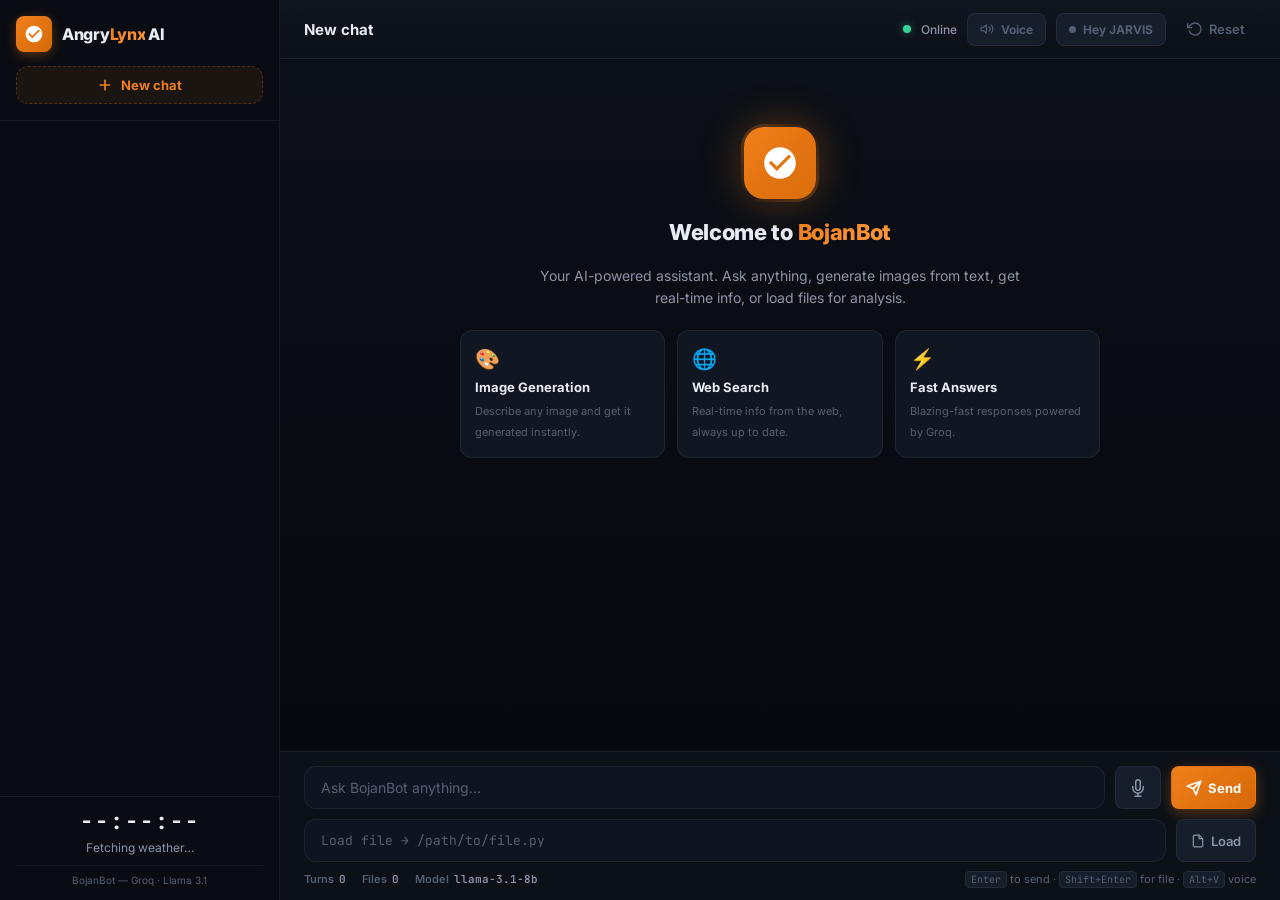
==== static/index.html @ 19bf364f "Image generation" ====
<!doctype html>
<html lang="en">
<head>
  <meta charset="utf-8" />
  <meta name="viewport" content="width=device-width,initial-scale=1" />
  <title>BojanBot — AngryLynx AI</title>
  <link rel="preconnect" href="https://fonts.googleapis.com" />
  <link rel="preconnect" href="https://fonts.gstatic.com" crossorigin />
  <link href="https://fonts.googleapis.com/css2?family=Inter:wght@400;500;600;700;800;900&family=JetBrains+Mono:wght@400;500;700&display=swap" rel="stylesheet" />
  <style>

    /* ═══════════════════════════════════════════
       DESIGN TOKENS — boje, fontovi, radijusi, senke
       ═══════════════════════════════════════════ */
    :root {
      --bg-deep:       #06080d;
      --bg-surface:    #0c1017;
      --bg-card:       #111722;
      --bg-elevated:   #161d2b;
      --bg-input:      #0f1520;
      --bg-sidebar:    #090c12;

      --accent:        #ef7f1a;
      --accent-hover:  #ff9a3c;
      --accent-glow:   rgba(239, 127, 26, 0.35);
      --accent-subtle: rgba(239, 127, 26, 0.08);

      --text-primary:  #e8ecf4;
      --text-secondary:#8c95a8;
      --text-muted:    #555f73;
      --text-inverse:  #06080d;

      --border:        rgba(255, 255, 255, 0.06);
      --border-accent: rgba(239, 127, 26, 0.25);

      --user-bg:       rgba(239, 127, 26, 0.08);
      --user-border:   rgba(239, 127, 26, 0.22);
      --bot-bg:        rgba(99, 145, 255, 0.06);
      --bot-border:    rgba(99, 145, 255, 0.15);
      --system-bg:     rgba(255, 255, 255, 0.03);
      --error-bg:      rgba(239, 68, 68, 0.08);
      --error-border:  rgba(239, 68, 68, 0.25);
      --error-text:    #f87171;
      --success:       #34d399;

      --font-sans:     'Inter', -apple-system, BlinkMacSystemFont, 'Segoe UI', sans-serif;
      --font-mono:     'JetBrains Mono', 'Fira Code', monospace;

      --radius-sm:     8px;
      --radius-md:     12px;
      --radius-lg:     16px;
      --radius-xl:     20px;
      --radius-full:   9999px;

      --shadow-sm:     0 2px 8px rgba(0,0,0,0.3);
      --shadow-md:     0 8px 30px rgba(0,0,0,0.4);
      --shadow-lg:     0 20px 60px rgba(0,0,0,0.5);
      --shadow-glow:   0 0 40px var(--accent-glow);

      --sidebar-w:     280px;
    }

    /* ═══════════════════════════════════════════
       RESET
       ═══════════════════════════════════════════ */
    *, *::before, *::after { box-sizing: border-box; margin: 0; padding: 0; }
    html { font-size: 16px; -webkit-font-smoothing: antialiased; }
    body {
      height: 100vh;
      display: flex;
      font-family: var(--font-sans);
      color: var(--text-primary);
      background: var(--bg-deep);
      overflow: hidden;
    }

    /* ═══════════════════════════════════════════
       POZADINSKI EFEKTI — gradijenti i grid overlay
       ═══════════════════════════════════════════ */
    body::before {
      content: '';
      position: fixed; inset: 0;
      background:
        radial-gradient(ellipse 800px 600px at 20% 10%, rgba(239,127,26,0.06) 0%, transparent 60%),
        radial-gradient(ellipse 600px 500px at 80% 90%, rgba(59,130,246,0.04) 0%, transparent 60%);
      animation: bgPulse 8s ease-in-out infinite alternate;
      pointer-events: none; z-index: 0;
    }
    @keyframes bgPulse {
      0%   { opacity: 0.6; }
      100% { opacity: 1; }
    }
    body::after {
      content: '';
      position: fixed; inset: 0;
      background-image:
        linear-gradient(rgba(255,255,255,0.012) 1px, transparent 1px),
        linear-gradient(90deg, rgba(255,255,255,0.012) 1px, transparent 1px);
      background-size: 60px 60px;
      pointer-events: none; z-index: 0;
    }

    /* ═══════════════════════════════════════════
       LAYOUT — sidebar + main flex container
       ═══════════════════════════════════════════ */
    .layout {
      display: flex;
      width: 100%;
      height: 100%;
      position: relative;
      z-index: 1;
    }

    /* ═══════════════════════════════════════════
       SIDEBAR — chat lista, branding, sat, vreme
       ═══════════════════════════════════════════ */
    .sidebar {
      width: var(--sidebar-w);
      min-width: var(--sidebar-w);
      height: 100%;
      background: var(--bg-sidebar);
      border-right: 1px solid var(--border);
      display: flex;
      flex-direction: column;
      transition: transform 300ms cubic-bezier(0.16, 1, 0.3, 1);
      z-index: 10;
    }

    .sidebar-header {
      padding: 16px;
      border-bottom: 1px solid var(--border);
      display: flex;
      flex-direction: column;
      gap: 14px;
    }

    .sidebar-brand {
      display: flex;
      align-items: center;
      gap: 10px;
    }

    .sidebar-brand .lynx-icon {
      width: 36px; height: 36px;
      border-radius: var(--radius-sm);
      background: linear-gradient(135deg, var(--accent), #d66908);
      display: flex; align-items: center; justify-content: center;
      box-shadow: 0 3px 12px var(--accent-glow);
      flex-shrink: 0;
    }

    .sidebar-brand .lynx-icon svg { width: 20px; height: 20px; fill: #fff; }

    .sidebar-brand h1 {
      font-size: 16px; font-weight: 800; letter-spacing: -0.3px;
    }
    .sidebar-brand h1 span {
      background: linear-gradient(135deg, var(--accent), var(--accent-hover));
      -webkit-background-clip: text; -webkit-text-fill-color: transparent;
      background-clip: text;
    }

    .btn-new-chat {
      width: 100%;
      padding: 10px 14px;
      border-radius: var(--radius-md);
      border: 1px dashed var(--border-accent);
      background: var(--accent-subtle);
      color: var(--accent);
      font-size: 13px;
      font-weight: 700;
      font-family: var(--font-sans);
      cursor: pointer;
      transition: all 180ms ease;
      display: flex;
      align-items: center;
      justify-content: center;
      gap: 8px;
    }

    .btn-new-chat:hover {
      background: rgba(239, 127, 26, 0.15);
      border-color: var(--accent);
      box-shadow: 0 0 20px rgba(239,127,26,0.1);
    }

    /* sidebar chat lista */
    .chat-list {
      flex: 1;
      overflow-y: auto;
      padding: 8px;
    }

    .chat-list::-webkit-scrollbar { width: 4px; }
    .chat-list::-webkit-scrollbar-track { background: transparent; }
    .chat-list::-webkit-scrollbar-thumb { background: rgba(255,255,255,0.06); border-radius: 2px; }

    .chat-item {
      padding: 10px 12px;
      border-radius: var(--radius-sm);
      cursor: pointer;
      transition: all 150ms ease;
      display: flex;
      align-items: flex-start;
      justify-content: space-between;
      gap: 8px;
      margin-bottom: 2px;
      border: 1px solid transparent;
      position: relative;
    }

    .chat-item:hover {
      background: var(--bg-card);
    }

    .chat-item.active {
      background: var(--bg-elevated);
      border-color: var(--border-accent);
    }

    .chat-item-info {
      flex: 1;
      min-width: 0;
    }

    .chat-item-title {
      font-size: 13px;
      font-weight: 600;
      color: var(--text-primary);
      white-space: nowrap;
      overflow: hidden;
      text-overflow: ellipsis;
      line-height: 1.3;
    }

    .chat-item.active .chat-item-title {
      color: var(--accent);
    }

    .chat-item-meta {
      font-size: 11px;
      color: var(--text-muted);
      margin-top: 3px;
    }

    .chat-item-actions {
      display: flex;
      gap: 2px;
      opacity: 0;
      transition: opacity 150ms ease;
      flex-shrink: 0;
    }

    .chat-item:hover .chat-item-actions {
      opacity: 1;
    }

    .chat-item-btn {
      width: 26px; height: 26px;
      border: none;
      background: transparent;
      color: var(--text-muted);
      border-radius: 6px;
      cursor: pointer;
      display: flex; align-items: center; justify-content: center;
      transition: all 120ms ease;
    }

    .chat-item-btn:hover {
      background: rgba(255,255,255,0.08);
      color: var(--text-primary);
    }

    .chat-item-btn.delete:hover {
      background: var(--error-bg);
      color: var(--error-text);
    }

    .chat-item-btn svg { width: 14px; height: 14px; }

    /* sidebar footer — sat i vreme */
    .sidebar-footer {
      padding: 14px 16px;
      border-top: 1px solid var(--border);
      text-align: center;
      display: flex;
      flex-direction: column;
      gap: 6px;
    }

    .footer-clock {
      font-family: var(--font-mono);
      font-size: 22px;
      font-weight: 700;
      color: var(--text-primary);
      letter-spacing: 2px;
      line-height: 1;
    }

    .footer-weather {
      font-size: 12px;
      color: var(--text-secondary);
      line-height: 1.5;
    }

    .footer-weather strong {
      color: var(--accent);
    }

    .footer-brand {
      font-size: 10px;
      color: var(--text-muted);
      border-top: 1px solid var(--border);
      padding-top: 8px;
      margin-top: 2px;
    }

    /* ═══════════════════════════════════════════
       MAIN PANEL — header + chat + bottom
       ═══════════════════════════════════════════ */
    .main {
      flex: 1;
      height: 100%;
      display: grid;
      grid-template-rows: auto 1fr auto;
      min-width: 0;
      background: var(--bg-surface);
    }

    /* header sa statusom i kontrolama */
    .header {
      padding: 12px 24px;
      display: flex;
      align-items: center;
      justify-content: space-between;
      gap: 12px;
      border-bottom: 1px solid var(--border);
      background: linear-gradient(180deg, rgba(17,23,34,0.9), var(--bg-surface));
      backdrop-filter: blur(16px);
    }

    .header-left {
      display: flex; align-items: center; gap: 12px;
    }

    .hamburger {
      display: none;
      width: 36px; height: 36px;
      border: 1px solid var(--border);
      background: var(--bg-card);
      border-radius: var(--radius-sm);
      color: var(--text-secondary);
      cursor: pointer;
      align-items: center; justify-content: center;
    }

    .hamburger svg { width: 18px; height: 18px; }

    .header-title {
      font-size: 15px;
      font-weight: 700;
      color: var(--text-primary);
      white-space: nowrap;
      overflow: hidden;
      text-overflow: ellipsis;
      max-width: 500px;
    }

    .header-right {
      display: flex; align-items: center; gap: 10px;
    }

    .status-dot {
      width: 8px; height: 8px; border-radius: 50%;
      background: var(--success);
      box-shadow: 0 0 8px rgba(52,211,153,0.5);
      animation: pulse 2s ease-in-out infinite;
    }
    @keyframes pulse {
      0%, 100% { opacity: 1; }
      50%      { opacity: 0.4; }
    }

    .status-label { font-size: 12px; color: var(--text-secondary); font-weight: 500; }

    /* ═══════════════════════════════════════════
       DUGMAD — osnovni, accent, ghost, wake, mic
       ═══════════════════════════════════════════ */

    /* osnovni dugmic */
    .btn {
      border: 1px solid var(--border);
      background: var(--bg-elevated);
      color: var(--text-secondary);
      border-radius: var(--radius-sm);
      padding: 8px 14px;
      font-size: 13px; font-weight: 600;
      font-family: var(--font-sans);
      cursor: pointer;
      transition: all 180ms ease;
      display: inline-flex; align-items: center; gap: 6px;
      white-space: nowrap;
    }

    .btn:hover {
      background: var(--bg-card); color: var(--text-primary);
      border-color: rgba(255,255,255,0.12);
      transform: translateY(-1px); box-shadow: var(--shadow-sm);
    }
    .btn:active { transform: translateY(0); }
    .btn:disabled {
      opacity: 0.4; cursor: not-allowed;
      transform: none !important; box-shadow: none !important;
    }

    /* narandzasti accent dugmic (Send) */
    .btn-accent {
      background: linear-gradient(135deg, var(--accent), #d66908);
      border-color: transparent; color: #fff; font-weight: 700;
      box-shadow: 0 4px 14px var(--accent-glow);
    }
    .btn-accent:hover {
      background: linear-gradient(135deg, var(--accent-hover), var(--accent));
      color: #fff; box-shadow: 0 6px 24px var(--accent-glow);
    }

    /* transparentni ghost dugmic (Reset) */
    .btn-ghost {
      background: transparent; border-color: transparent;
      color: var(--text-muted); padding: 8px 10px;
    }
    .btn-ghost:hover {
      background: var(--accent-subtle); color: var(--accent);
      border-color: transparent;
    }

    /* wake word dugmic (Voice, Hey JARVIS) */
    .btn-wake {
      border: 1px solid var(--border);
      background: var(--bg-elevated);
      color: var(--text-muted);
      border-radius: var(--radius-sm);
      padding: 8px 12px;
      font-size: 12px; font-weight: 700;
      font-family: var(--font-sans);
      cursor: pointer;
      display: inline-flex; align-items: center; gap: 7px;
      transition: all 180ms ease;
      white-space: nowrap;
    }
    .btn-wake:hover {
      background: var(--bg-card); color: var(--text-secondary);
      border-color: rgba(255,255,255,0.12);
    }
    .btn-wake.active {
      background: rgba(52, 211, 153, 0.08);
      border-color: rgba(52, 211, 153, 0.35);
      color: var(--success);
    }
    .btn-wake .wake-dot {
      width: 7px; height: 7px; border-radius: 50%;
      background: currentColor; flex-shrink: 0;
    }
    .btn-wake.active .wake-dot {
      animation: pulse 1.4s ease-in-out infinite;
    }
    .btn-wake.listening {
      background: rgba(239, 127, 26, 0.1);
      border-color: var(--border-accent);
      color: var(--accent);
      animation: micPulse 1.2s ease-in-out infinite;
    }

    /* mikrofon dugmic */
    .btn-mic {
      border: 1px solid var(--border);
      background: var(--bg-elevated);
      color: var(--text-secondary);
      border-radius: var(--radius-sm);
      width: 46px;
      flex-shrink: 0;
      cursor: pointer;
      display: flex; align-items: center; justify-content: center;
      transition: all 180ms ease;
    }
    .btn-mic:hover {
      background: var(--bg-card); color: var(--text-primary);
      border-color: rgba(255,255,255,0.12);
      transform: translateY(-1px);
    }
    .btn-mic.recording {
      background: rgba(239, 68, 68, 0.12);
      border-color: rgba(239, 68, 68, 0.45);
      color: #f87171;
      animation: micPulse 1.2s ease-in-out infinite;
    }
    .btn-mic:disabled { opacity: 0.4; cursor: not-allowed; transform: none !important; }
    @keyframes micPulse {
      0%   { box-shadow: 0 0 0 0 rgba(239, 68, 68, 0.45); }
      60%  { box-shadow: 0 0 0 8px rgba(239, 68, 68, 0); }
      100% { box-shadow: 0 0 0 0 rgba(239, 68, 68, 0); }
    }

    /* ═══════════════════════════════════════════
       CHAT OBLAST — poruke, welcome kartica
       ═══════════════════════════════════════════ */
    #chat {
      padding: 20px 24px;
      overflow-y: auto;
      display: flex;
      flex-direction: column;
      gap: 12px;
      background: linear-gradient(180deg, var(--bg-surface) 0%, var(--bg-deep) 100%);
    }

    #chat::-webkit-scrollbar { width: 6px; }
    #chat::-webkit-scrollbar-track { background: transparent; }
    #chat::-webkit-scrollbar-thumb { background: rgba(255,255,255,0.08); border-radius: 3px; }

    /* welcome kartica pri novom chatu */
    .welcome {
      display: flex; flex-direction: column; align-items: center;
      text-align: center; padding: 48px 20px 30px; gap: 20px;
      animation: fadeUp 600ms ease-out;
    }

    .welcome-icon {
      width: 72px; height: 72px; border-radius: 20px;
      background: linear-gradient(135deg, var(--accent), #d66908);
      display: flex; align-items: center; justify-content: center;
      box-shadow: var(--shadow-glow);
      position: relative;
    }
    .welcome-icon::before {
      content: ''; position: absolute; inset: -3px;
      border-radius: 23px;
      background: linear-gradient(135deg, var(--accent), transparent, var(--accent));
      opacity: 0.3; animation: spin 4s linear infinite;
    }
    @keyframes spin { to { transform: rotate(360deg); } }
    .welcome-icon svg {
      width: 38px; height: 38px; fill: #fff; position: relative; z-index: 1;
    }

    .welcome h2 { font-size: 22px; font-weight: 800; letter-spacing: -0.3px; }
    .welcome h2 span {
      background: linear-gradient(135deg, var(--accent), var(--accent-hover));
      -webkit-background-clip: text; -webkit-text-fill-color: transparent;
      background-clip: text;
    }
    .welcome p {
      font-size: 14px; color: var(--text-secondary);
      max-width: 480px; line-height: 1.6;
    }

    /* feature kartice na welcome ekranu */
    .feature-grid {
      display: grid; grid-template-columns: repeat(3, 1fr);
      gap: 12px; width: 100%; max-width: 640px;
    }
    .feature-card {
      background: var(--bg-card); border: 1px solid var(--border);
      border-radius: var(--radius-md); padding: 16px 14px;
      text-align: left; transition: all 200ms ease; cursor: default;
    }
    .feature-card:hover {
      border-color: var(--border-accent); background: var(--bg-elevated);
      transform: translateY(-2px); box-shadow: 0 8px 24px rgba(0,0,0,0.3);
    }
    .feature-card .icon { font-size: 20px; margin-bottom: 8px; display: block; }
    .feature-card strong {
      font-size: 13px; font-weight: 700; display: block; margin-bottom: 4px;
    }
    .feature-card small { font-size: 11px; color: var(--text-muted); line-height: 1.45; }

    /* ═══════════════════════════════════════════
       PORUKE — user, bot, system, error stilovi
       ═══════════════════════════════════════════ */
    .msg {
      max-width: 80%;
      border-radius: var(--radius-md);
      padding: 12px 16px;
      line-height: 1.55; font-size: 14px;
      animation: msgIn 250ms cubic-bezier(0.16, 1, 0.3, 1);
      word-wrap: break-word;
    }

    /* kod blokovi u porukama */
    .msg pre {
      background: rgba(0,0,0,0.3); border: 1px solid var(--border);
      border-radius: var(--radius-sm); padding: 10px 12px;
      margin: 8px 0 4px; overflow-x: auto;
      font-family: var(--font-mono); font-size: 13px; line-height: 1.5;
    }
    .msg code {
      font-family: var(--font-mono); font-size: 13px;
      background: rgba(0,0,0,0.25); padding: 2px 6px; border-radius: 4px;
    }
    .msg pre code { background: none; padding: 0; }

    /* generisane slike u porukama */
    .msg img {
      max-width: 100%;
      border-radius: var(--radius-md);
      margin: 8px 0;
      display: block;
      cursor: pointer;
      transition: transform 200ms ease;
    }
    .msg img:hover { transform: scale(1.02); }

    .img-loading {
      background: var(--bg-card);
      border: 1px solid var(--border);
      border-radius: var(--radius-md);
      padding: 20px;
      text-align: center;
      color: var(--text-muted);
      font-size: 13px;
      margin: 8px 0;
      animation: imgPulse 1.5s ease-in-out infinite;
    }
    @keyframes imgPulse {
      0%, 100% { opacity: 0.6; }
      50%      { opacity: 1; }
    }

    /* animacije za poruke */
    @keyframes msgIn {
      from { opacity: 0; transform: translateY(8px) scale(0.98); }
      to   { opacity: 1; transform: translateY(0) scale(1); }
    }
    @keyframes fadeUp {
      from { opacity: 0; transform: translateY(12px); }
      to   { opacity: 1; transform: translateY(0); }
    }

    /* tipovi poruka */
    .msg.user {
      align-self: flex-end;
      background: var(--user-bg); border: 1px solid var(--user-border);
    }
    .msg.bot {
      align-self: flex-start;
      background: var(--bot-bg); border: 1px solid var(--bot-border);
    }
    .msg.system {
      align-self: center;
      background: var(--system-bg); border: 1px solid var(--border);
      color: var(--text-secondary); font-size: 12px; padding: 8px 14px;
    }
    .msg.error {
      align-self: center;
      background: var(--error-bg); border: 1px solid var(--error-border);
      color: var(--error-text); font-size: 12px; padding: 8px 14px;
    }

    .msg-label {
      font-size: 11px; font-weight: 700; text-transform: uppercase;
      letter-spacing: 0.5px; margin-bottom: 4px; display: block;
    }
    .msg.user .msg-label { color: var(--accent); }
    .msg.bot  .msg-label { color: #6391ff; }

    /* typing indikator (tri tackice) */
    .typing {
      align-self: flex-start; display: flex; gap: 5px;
      padding: 14px 18px; background: var(--bot-bg);
      border: 1px solid var(--bot-border); border-radius: var(--radius-md);
      animation: msgIn 250ms ease-out;
    }
    .typing span {
      width: 7px; height: 7px; border-radius: 50%;
      background: #6391ff; animation: typeDot 1.2s ease-in-out infinite;
    }
    .typing span:nth-child(2) { animation-delay: 0.15s; }
    .typing span:nth-child(3) { animation-delay: 0.3s; }
    @keyframes typeDot {
      0%, 60%, 100% { opacity: 0.25; transform: scale(0.85); }
      30%           { opacity: 1;    transform: scale(1.1); }
    }

    /* ═══════════════════════════════════════════
       DONJI PANEL — input, file load, statistika
       ═══════════════════════════════════════════ */
    .bottom {
      border-top: 1px solid var(--border);
      padding: 14px 24px;
      background: var(--bg-surface);
      display: flex; flex-direction: column; gap: 10px;
    }

    /* input red (poruka + mic + send) */
    .input-row { display: flex; gap: 10px; align-items: stretch; }

    .input-wrap { flex: 1; position: relative; }
    .input-wrap input {
      width: 100%; background: var(--bg-input);
      border: 1px solid var(--border); border-radius: var(--radius-md);
      padding: 12px 16px; font-size: 14px; font-family: var(--font-sans);
      color: var(--text-primary); transition: all 200ms ease;
    }
    .input-wrap input::placeholder { color: var(--text-muted); }
    .input-wrap input:focus {
      outline: none; border-color: var(--accent);
      box-shadow: 0 0 0 3px var(--accent-glow), var(--shadow-sm);
    }

    /* file load red */
    .file-row { display: flex; gap: 10px; align-items: stretch; }
    .file-row .input-wrap input { font-family: var(--font-mono); font-size: 13px; }

    /* statistika bar */
    .stats-bar {
      display: flex; align-items: center;
      justify-content: space-between; gap: 12px; flex-wrap: wrap;
    }
    .stats-left { display: flex; gap: 16px; }
    .stat {
      font-size: 11px; color: var(--text-muted); font-weight: 600;
      display: flex; align-items: center; gap: 5px;
    }
    .stat-val { color: var(--text-secondary); font-family: var(--font-mono); }
    .stats-right { font-size: 11px; color: var(--text-muted); }
    .stats-right kbd {
      background: var(--bg-elevated); border: 1px solid var(--border);
      border-radius: 4px; padding: 1px 5px; font-family: var(--font-mono);
      font-size: 10px;
    }

    /* ═══════════════════════════════════════════
       RENAME — inline edit u sidebaru
       ═══════════════════════════════════════════ */
    .rename-input {
      background: var(--bg-input);
      border: 1px solid var(--accent);
      border-radius: 4px;
      color: var(--text-primary);
      font-family: var(--font-sans);
      font-size: 13px;
      font-weight: 600;
      padding: 2px 6px;
      width: 100%;
      outline: none;
    }

    /* ═══════════════════════════════════════════
       MOBILE OVERLAY — pozadina kad je sidebar otvoren
       ═══════════════════════════════════════════ */
    .sidebar-overlay {
      display: none;
      position: fixed; inset: 0;
      background: rgba(0,0,0,0.6);
      z-index: 9;
    }

    /* ═══════════════════════════════════════════
       RESPONSIVE — mobilni layout
       ═══════════════════════════════════════════ */
    @media (max-width: 768px) {
      .sidebar {
        position: fixed; left: 0; top: 0; height: 100%;
        transform: translateX(-100%);
        z-index: 10;
      }
      .sidebar.open { transform: translateX(0); }
      .sidebar-overlay.open { display: block; }
      .hamburger { display: flex; }
      .header { padding: 10px 16px; }
      #chat { padding: 14px 16px; }
      .bottom { padding: 12px 16px; }
      .msg { max-width: 92%; }
      .feature-grid { grid-template-columns: 1fr; }
      .welcome { padding: 24px 12px 16px; }
      .welcome h2 { font-size: 18px; }
      .input-row, .file-row { flex-direction: column; }
    }

    @media (max-width: 480px) {
      .status-label { display: none; }
      .stats-right { display: none; }
    }
  </style>
</head>
<body>

<div class="sidebar-overlay" id="sidebarOverlay"></div>

<div class="layout">

  <!-- ═══════════════════════════════════════════
       SIDEBAR — branding, new chat, chat lista, sat
       ═══════════════════════════════════════════ -->
  <aside class="sidebar" id="sidebar">
    <div class="sidebar-header">
      <div class="sidebar-brand">
        <div class="lynx-icon">
          <svg viewBox="0 0 24 24"><path d="M12 2C6.48 2 2 6.48 2 12s4.48 10 10 10 10-4.48 10-10S17.52 2 12 2zm-2 15l-5-5 1.41-1.41L10 14.17l7.59-7.59L19 8l-9 9z"/></svg>
        </div>
        <h1>Angry<span>Lynx</span> AI</h1>
      </div>
      <button class="btn-new-chat" id="newChatBtn">
        <svg width="16" height="16" viewBox="0 0 24 24" fill="none" stroke="currentColor" stroke-width="2.5" stroke-linecap="round"><line x1="12" y1="5" x2="12" y2="19"/><line x1="5" y1="12" x2="19" y2="12"/></svg>
        New chat
      </button>
    </div>

    <div class="chat-list" id="chatList"></div>

    <div class="sidebar-footer">
      <div id="clockEl" class="footer-clock">--:--:--</div>
      <div id="weatherEl" class="footer-weather">Fetching weather…</div>
      <div class="footer-brand">BojanBot &mdash; Groq &middot; Llama 3.1</div>
    </div>
  </aside>

  <!-- ═══════════════════════════════════════════
       MAIN — header, chat oblast, donji panel
       ═══════════════════════════════════════════ -->
  <div class="main">

    <!-- header sa statusom i kontrolama -->
    <header class="header">
      <div class="header-left">
        <button class="hamburger" id="hamburgerBtn">
          <svg viewBox="0 0 24 24" fill="none" stroke="currentColor" stroke-width="2" stroke-linecap="round"><line x1="3" y1="6" x2="21" y2="6"/><line x1="3" y1="12" x2="21" y2="12"/><line x1="3" y1="18" x2="21" y2="18"/></svg>
        </button>
        <div class="header-title" id="headerTitle">New chat</div>
      </div>
      <div class="header-right">
        <div class="status-dot"></div>
        <span class="status-label">Online</span>
        <button class="btn-wake" id="ttsBtn" title="Enable voice replies">
          <svg width="14" height="14" viewBox="0 0 24 24" fill="none" stroke="currentColor" stroke-width="2" stroke-linecap="round" stroke-linejoin="round"><polygon points="11 5 6 9 2 9 2 15 6 15 11 19 11 5"/><path d="M15.54 8.46a5 5 0 0 1 0 7.07"/><path d="M19.07 4.93a10 10 0 0 1 0 14.14"/></svg>
          Voice
        </button>
        <button class="btn-wake" id="wakeBtn" title='Say "Hey JARVIS" to activate'>
          <span class="wake-dot"></span>
          Hey JARVIS
        </button>
        <button class="btn btn-ghost" id="clearBtn" title="Reset this chat">
          <svg width="16" height="16" viewBox="0 0 24 24" fill="none" stroke="currentColor" stroke-width="2" stroke-linecap="round" stroke-linejoin="round"><polyline points="1 4 1 10 7 10"/><path d="M3.51 15a9 9 0 1 0 2.13-9.36L1 10"/></svg>
          Reset
        </button>
      </div>
    </header>

    <!-- chat oblast sa welcome karticom -->
    <div id="chat">
      <div class="welcome" id="welcomeCard">
        <div class="welcome-icon">
          <svg viewBox="0 0 24 24"><path d="M12 2C6.48 2 2 6.48 2 12s4.48 10 10 10 10-4.48 10-10S17.52 2 12 2zm-2 15l-5-5 1.41-1.41L10 14.17l7.59-7.59L19 8l-9 9z" fill="#fff"/></svg>
        </div>
        <h2>Welcome to <span>BojanBot</span></h2>
        <p>Your AI-powered assistant. Ask anything, generate images from text, get real-time info, or load files for analysis.</p>
        <div class="feature-grid">
          <div class="feature-card">
            <span class="icon">&#127912;</span>
            <strong>Image Generation</strong>
            <small>Describe any image and get it generated instantly.</small>
          </div>
          <div class="feature-card">
            <span class="icon">&#127760;</span>
            <strong>Web Search</strong>
            <small>Real-time info from the web, always up to date.</small>
          </div>
          <div class="feature-card">
            <span class="icon">&#9889;</span>
            <strong>Fast Answers</strong>
            <small>Blazing-fast responses powered by Groq.</small>
          </div>
        </div>
      </div>
    </div>

    <!-- donji panel — input, file load, statistika -->
    <div class="bottom">
      <div class="input-row">
        <div class="input-wrap">
          <input id="message" type="text" placeholder="Ask BojanBot anything..." autocomplete="off" />
        </div>
        <button class="btn-mic" id="micBtn" title="Hold to record voice">
          <svg width="18" height="18" viewBox="0 0 24 24" fill="none" stroke="currentColor" stroke-width="2" stroke-linecap="round" stroke-linejoin="round"><path d="M12 1a3 3 0 0 0-3 3v8a3 3 0 0 0 6 0V4a3 3 0 0 0-3-3z"/><path d="M19 10v2a7 7 0 0 1-14 0v-2"/><line x1="12" y1="19" x2="12" y2="23"/><line x1="8" y1="23" x2="16" y2="23"/></svg>
        </button>
        <button class="btn btn-accent" id="sendBtn">
          <svg width="16" height="16" viewBox="0 0 24 24" fill="none" stroke="currentColor" stroke-width="2.5" stroke-linecap="round" stroke-linejoin="round"><line x1="22" y1="2" x2="11" y2="13"/><polygon points="22 2 15 22 11 13 2 9 22 2"/></svg>
          Send
        </button>
      </div>

      <div class="file-row">
        <div class="input-wrap">
          <input id="filePath" type="text" placeholder="Load file &#8594; /path/to/file.py" autocomplete="off" />
        </div>
        <button class="btn" id="loadBtn">
          <svg width="14" height="14" viewBox="0 0 24 24" fill="none" stroke="currentColor" stroke-width="2" stroke-linecap="round" stroke-linejoin="round"><path d="M14 2H6a2 2 0 0 0-2 2v16a2 2 0 0 0 2 2h12a2 2 0 0 0 2-2V8z"/><polyline points="14 2 14 8 20 8"/></svg>
          Load
        </button>
      </div>

      <div class="stats-bar">
        <div class="stats-left">
          <div class="stat">Turns <span class="stat-val" id="turnStat">0</span></div>
          <div class="stat">Files <span class="stat-val" id="loadedStat">0</span></div>
          <div class="stat">Model <span class="stat-val">llama-3.1-8b</span></div>
        </div>
        <div class="stats-right">
          <kbd>Enter</kbd> to send &middot; <kbd>Shift+Enter</kbd> for file &middot; <kbd>Alt+V</kbd> voice
        </div>
      </div>
    </div>
  </div>
</div>

<!-- ═══════════════════════════════════════════════════════════════
     JAVASCRIPT
     ═══════════════════════════════════════════════════════════════ -->
<script>


/* ═══════════════════════════════════════════════════════════════
   DOM REFERENCE — svi elementi kojima pristupamo
   ═══════════════════════════════════════════════════════════════ */

const chatEl      = document.getElementById("chat");
const msgInput    = document.getElementById("message");
const sendBtn     = document.getElementById("sendBtn");
const clearBtn    = document.getElementById("clearBtn");
const loadBtn     = document.getElementById("loadBtn");
const fileInput   = document.getElementById("filePath");
const turnStat    = document.getElementById("turnStat");
const loadedStat  = document.getElementById("loadedStat");
const chatList    = document.getElementById("chatList");
const newChatBtn  = document.getElementById("newChatBtn");
const headerTitle = document.getElementById("headerTitle");
const sidebar     = document.getElementById("sidebar");
const overlay     = document.getElementById("sidebarOverlay");
const hamburger   = document.getElementById("hamburgerBtn");

let turns = 0;
let files = 0;
let activeChatId = null;


/* ═══════════════════════════════════════════════════════════════
   HELPERI — fetch wrapperi, markdown renderer, formatiranje
   ═══════════════════════════════════════════════════════════════ */

function syncStats() {
  turnStat.textContent  = turns;
  loadedStat.textContent = files;
}

async function postJSON(url, body) {
  const res = await fetch(url, {
    method: "POST",
    headers: { "Content-Type": "application/json" },
    body: JSON.stringify(body || {})
  });
  return res.json();
}

async function getJSON(url) {
  const res = await fetch(url);
  return res.json();
}

function renderMarkdown(text) {
  let html = text
    .replace(/```(\w*)\n([\s\S]*?)```/g, function(_, lang, code) {
      return '<pre><code>' + code.replace(/</g, '&lt;').replace(/>/g, '&gt;') + '</code></pre>';
    })
    .replace(/`([^`]+)`/g, function(_, code) {
      return '<code>' + code.replace(/</g, '&lt;').replace(/>/g, '&gt;') + '</code>';
    })
    .replace(/!\[([^\]]*)\]\(([^)]+)\)/g, '<img src="$2" alt="$1" loading="lazy" onclick="window.open(this.src,\'_blank\')">')
    .replace(/\*\*(.+?)\*\*/g, '<strong>$1</strong>')
    .replace(/\*(.+?)\*/g, '<em>$1</em>');

  const parts = html.split(/(<pre>[\s\S]*?<\/pre>|<img [^>]+>)/g);
  html = parts.map(function(part) {
    if (part.startsWith('<pre>') || part.startsWith('<img')) return part;
    return part.replace(/\n/g, '<br>');
  }).join('');
  return html;
}

function timeAgo(ts) {
  const diff = (Date.now() / 1000) - ts;
  if (diff < 60) return 'just now';
  if (diff < 3600) return Math.floor(diff / 60) + 'm ago';
  if (diff < 86400) return Math.floor(diff / 3600) + 'h ago';
  return Math.floor(diff / 86400) + 'd ago';
}

function escHtml(s) {
  var d = document.createElement("div");
  d.textContent = s;
  return d.innerHTML;
}


/* ═══════════════════════════════════════════════════════════════
   SIDEBAR — toggle, chat lista, switch, delete, rename, new chat
   ═══════════════════════════════════════════════════════════════ */

function toggleSidebar() {
  sidebar.classList.toggle("open");
  overlay.classList.toggle("open");
}

hamburger.addEventListener("click", toggleSidebar);
overlay.addEventListener("click", toggleSidebar);

async function loadChatList() {
  const data = await getJSON("/api/chats");
  chatList.innerHTML = "";
  data.forEach(function(c) {
    if (c.active) {
      activeChatId = c.id;
      headerTitle.textContent = c.title;
      turns = c.turn;
      syncStats();
    }

    const item = document.createElement("div");
    item.className = "chat-item" + (c.active ? " active" : "");
    item.innerHTML =
      '<div class="chat-item-info">' +
        '<div class="chat-item-title">' + escHtml(c.title) + '</div>' +
        '<div class="chat-item-meta">' + timeAgo(c.created) + ' &middot; ' + c.turn + ' turns</div>' +
      '</div>' +
      '<div class="chat-item-actions">' +
        '<button class="chat-item-btn rename" title="Rename">' +
          '<svg viewBox="0 0 24 24" fill="none" stroke="currentColor" stroke-width="2" stroke-linecap="round" stroke-linejoin="round"><path d="M17 3a2.828 2.828 0 1 1 4 4L7.5 20.5 2 22l1.5-5.5L17 3z"/></svg>' +
        '</button>' +
        '<button class="chat-item-btn delete" title="Delete">' +
          '<svg viewBox="0 0 24 24" fill="none" stroke="currentColor" stroke-width="2" stroke-linecap="round" stroke-linejoin="round"><polyline points="3 6 5 6 21 6"/><path d="M19 6v14a2 2 0 0 1-2 2H7a2 2 0 0 1-2-2V6m3 0V4a2 2 0 0 1 2-2h4a2 2 0 0 1 2 2v2"/></svg>' +
        '</button>' +
      '</div>';

    item.querySelector(".chat-item-info").addEventListener("click", function() {
      switchChat(c.id);
    });

    item.querySelector(".rename").addEventListener("click", function(e) {
      e.stopPropagation();
      startRename(c.id, item.querySelector(".chat-item-title"));
    });

    item.querySelector(".delete").addEventListener("click", function(e) {
      e.stopPropagation();
      deleteChat(c.id);
    });

    chatList.appendChild(item);
  });
}

function startRename(chatId, titleEl) {
  const current = titleEl.textContent;
  const input = document.createElement("input");
  input.type = "text";
  input.className = "rename-input";
  input.value = current;
  titleEl.replaceWith(input);
  input.focus();
  input.select();

  function finish() {
    const newTitle = input.value.trim() || current;
    postJSON("/api/chats/rename", { id: chatId, title: newTitle }).then(function() {
      loadChatList();
    });
  }

  input.addEventListener("blur", finish);
  input.addEventListener("keydown", function(e) {
    if (e.key === "Enter") { e.preventDefault(); input.blur(); }
    if (e.key === "Escape") { input.value = current; input.blur(); }
  });
}

async function switchChat(chatId) {
  if (chatId === activeChatId) return;
  await postJSON("/api/chats/switch", { id: chatId });
  const data = await getJSON("/api/chats/history?id=" + chatId);
  activeChatId = chatId;
  turns = data.turn || 0;
  files = (data.loaded_files || []).length;
  syncStats();
  rebuildChat(data.messages || []);
  headerTitle.textContent = data.title || "Chat";
  loadChatList();
  if (sidebar.classList.contains("open")) toggleSidebar();
}

async function deleteChat(chatId) {
  await postJSON("/api/chats/delete", { id: chatId });
  const data = await getJSON("/api/chats");
  if (data.length > 0) {
    const active = data.find(function(c) { return c.active; }) || data[0];
    await switchChat(active.id);
  }
  loadChatList();
}

async function createNewChat() {
  const data = await postJSON("/api/chats/new", {});
  activeChatId = data.id;
  turns = 0;
  files = 0;
  syncStats();
  headerTitle.textContent = "New chat";
  rebuildChat([]);
  loadChatList();
  msgInput.focus();
  if (sidebar.classList.contains("open")) toggleSidebar();
}

newChatBtn.addEventListener("click", createNewChat);


/* ═══════════════════════════════════════════════════════════════
   CHAT PORUKE — renderovanje, welcome kartica, typing indikator
   ═══════════════════════════════════════════════════════════════ */

function rebuildChat(messages) {
  chatEl.innerHTML = "";
  let hasMessages = false;
  messages.forEach(function(m) {
    if (m.role === "system") return;
    hasMessages = true;
    if (m.role === "user") {
      addMsg(m.content, "user", false, true);
    } else if (m.role === "assistant") {
      addMsg(m.content, "bot", true, true);
    }
  });
  if (!hasMessages) {
    showWelcome();
  }
}

function showWelcome() {
  const card = document.createElement("div");
  card.className = "welcome";
  card.id = "welcomeCard";
  card.innerHTML =
    '<div class="welcome-icon">' +
      '<svg viewBox="0 0 24 24"><path d="M12 2C6.48 2 2 6.48 2 12s4.48 10 10 10 10-4.48 10-10S17.52 2 12 2zm-2 15l-5-5 1.41-1.41L10 14.17l7.59-7.59L19 8l-9 9z" fill="#fff"/></svg>' +
    '</div>' +
    '<h2>Welcome to <span>BojanBot</span></h2>' +
    '<p>Your AI-powered assistant. Ask anything, generate images from text, get real-time info, or load files for analysis.</p>' +
    '<div class="feature-grid">' +
      '<div class="feature-card"><span class="icon">&#127912;</span><strong>Image Generation</strong><small>Describe any image and get it generated instantly.</small></div>' +
      '<div class="feature-card"><span class="icon">&#127760;</span><strong>Web Search</strong><small>Real-time info from the web, always up to date.</small></div>' +
      '<div class="feature-card"><span class="icon">&#9889;</span><strong>Fast Answers</strong><small>Blazing-fast responses powered by Groq.</small></div>' +
    '</div>';
  chatEl.appendChild(card);
}

function hideWelcome() {
  const wc = document.getElementById("welcomeCard");
  if (wc) {
    wc.style.transition = "opacity 200ms ease, transform 200ms ease";
    wc.style.opacity = "0";
    wc.style.transform = "translateY(-8px)";
    setTimeout(function() { wc.remove(); }, 220);
  }
}

function addMsg(text, type, useMarkdown, noAnim) {
  hideWelcome();
  const div = document.createElement("div");
  div.className = "msg " + type;
  if (noAnim) div.style.animation = "none";

  if (type === "bot" || type === "user") {
    const label = document.createElement("span");
    label.className = "msg-label";
    label.textContent = type === "user" ? "You" : "BojanBot";
    div.appendChild(label);
  }

  const body = document.createElement("div");
  if (useMarkdown) {
    body.innerHTML = renderMarkdown(text);
  } else {
    body.textContent = text;
  }
  div.appendChild(body);
  chatEl.appendChild(div);
  chatEl.scrollTop = chatEl.scrollHeight;
  return div;
}

function showTyping() {
  hideWelcome();
  const el = document.createElement("div");
  el.className = "typing"; el.id = "typingIndicator";
  el.innerHTML = "<span></span><span></span><span></span>";
  chatEl.appendChild(el);
  chatEl.scrollTop = chatEl.scrollHeight;
}

function hideTyping() {
  const el = document.getElementById("typingIndicator");
  if (el) el.remove();
}


/* ═══════════════════════════════════════════════════════════════
   SNIMANJE GLASA — mikrofon, MediaRecorder, Whisper transkripcija
   ═══════════════════════════════════════════════════════════════ */

const micBtn = document.getElementById("micBtn");
let mediaRecorder = null;
let audioChunks = [];
let isRecording = false;

micBtn.addEventListener("click", toggleRecording);

async function toggleRecording() {
  if (isRecording) {
    mediaRecorder.stop();
    return;
  }

  try {
    const stream = await navigator.mediaDevices.getUserMedia({ audio: true });
    audioChunks = [];

    const mimeType = MediaRecorder.isTypeSupported("audio/webm") ? "audio/webm" : "audio/ogg";
    mediaRecorder = new MediaRecorder(stream, { mimeType });

    mediaRecorder.ondataavailable = function(e) {
      if (e.data.size > 0) audioChunks.push(e.data);
    };

    mediaRecorder.onstop = async function() {
      isRecording = false;
      micBtn.classList.remove("recording");
      stream.getTracks().forEach(function(t) { t.stop(); });

      const blob = new Blob(audioChunks, { type: mimeType });
      await transcribeAudio(blob, mimeType);
    };

    mediaRecorder.start();
    isRecording = true;
    micBtn.classList.add("recording");
  } catch (err) {
    addMsg("Microphone access denied: " + err.message, "error", false, false);
  }
}

async function transcribeAudio(blob, mimeType) {
  micBtn.disabled = true;
  const ext = mimeType.includes("ogg") ? "ogg" : "webm";
  const formData = new FormData();
  formData.append("audio", blob, "recording." + ext);

  try {
    const res = await fetch("/transcribe", { method: "POST", body: formData });
    const data = await res.json();
    if (data.error) {
      addMsg("Transcription error: " + data.error, "error", false, false);
    } else if (data.text && data.text.trim()) {
      msgInput.value = data.text.trim();
      msgInput.focus();
    }
  } catch (_) {
    addMsg("Transcription failed — check server.", "error", false, false);
  } finally {
    micBtn.disabled = false;
  }
}


/* ═══════════════════════════════════════════════════════════════
   SLANJE / LOAD / RESET — glavne chat akcije
   ═══════════════════════════════════════════════════════════════ */

async function sendMessage() {
  const text = msgInput.value.trim();
  if (!text) return;

  // voice trigger komande
  const voiceTriggers = ["/voice", "start voice", "voice on", "pokreni glas", "slušaj"];
  if (voiceTriggers.includes(text.toLowerCase())) {
    msgInput.value = "";
    toggleRecording();
    return;
  }

  turns++;
  syncStats();
  addMsg(text, "user", false, false);
  msgInput.value = "";
  sendBtn.disabled = true;
  showTyping();

  try {
    const enriched = await enrichWithWeather(text);
    const data = await postJSON("/chat", { message: enriched });
    hideTyping();
    if (data.error) {
      addMsg(data.error, "error", false, false);
    } else {
      addMsg(data.reply, "bot", true, false);
      if (ttsEnabled) speak(data.reply);
    }
    loadChatList();
  } catch (_) {
    hideTyping();
    addMsg("Network error — could not reach the server.", "error", false, false);
  } finally {
    sendBtn.disabled = false;
    msgInput.focus();
  }
}

async function clearChat() {
  try {
    await postJSON("/reset", {});
    turns = 0; files = 0; syncStats();
    rebuildChat([]);
    loadChatList();
  } catch (_) {
    addMsg("Failed to clear session.", "error", false, false);
  }
}

async function loadFile() {
  const path = fileInput.value.trim();
  if (!path) return;
  loadBtn.disabled = true;
  try {
    const data = await postJSON("/load", { path: path });
    if (data.error) {
      addMsg(data.error, "error", false, false);
    } else {
      files++; syncStats();
      addMsg("Loaded " + data.filename + " into context.", "system", false, false);
      fileInput.value = "";
    }
  } catch (_) {
    addMsg("Failed to load file.", "error", false, false);
  } finally {
    loadBtn.disabled = false;
    fileInput.focus();
  }
}


/* ═══════════════════════════════════════════════════════════════
   EVENT LISTENERI — tastatura, dugmad, precice
   ═══════════════════════════════════════════════════════════════ */

sendBtn.addEventListener("click", sendMessage);
clearBtn.addEventListener("click", clearChat);
loadBtn.addEventListener("click", loadFile);

msgInput.addEventListener("keydown", function(e) {
  if (e.key === "Enter" && !e.shiftKey) { e.preventDefault(); sendMessage(); }
  if (e.key === "Enter" && e.shiftKey)  { e.preventDefault(); fileInput.focus(); }
});

fileInput.addEventListener("keydown", function(e) {
  if (e.key === "Enter") { e.preventDefault(); loadFile(); }
});

// Alt+V bilo gde na stranici toggleuje snimanje glasa
document.addEventListener("keydown", function(e) {
  if (e.altKey && e.key.toLowerCase() === "v" && !e.ctrlKey && !e.metaKey) {
    e.preventDefault();
    toggleRecording();
  }
});


/* ═══════════════════════════════════════════════════════════════
   WAKE WORD — "Hey JARVIS" detekcija putem SpeechRecognition
   Kad prepozna wake frazu, slusa komandu i salje je kao poruku.
   ═══════════════════════════════════════════════════════════════ */

const wakeBtn      = document.getElementById("wakeBtn");
const SpeechRec    = window.SpeechRecognition || window.webkitSpeechRecognition;
const WAKE_PHRASES = [
  "hey jarvis", "jarvis", "wake up jarvis", "yo jarvis",
  "wake up", "hello", "hey bot"
];

let wakeRecognition    = null;
let commandRecognition = null;
let wakeWordEnabled    = false;
let commandActive      = false;
let isSpeaking         = false;
let ttsEnabled         = false;

wakeBtn.addEventListener("click", toggleWakeWord);

function toggleWakeWord() {
  if (!SpeechRec) {
    addMsg("Wake word nije podržan u ovom browseru. Koristi Chrome ili Edge.", "error", false, false);
    return;
  }
  wakeWordEnabled = !wakeWordEnabled;
  updateWakeBtn();

  if (wakeWordEnabled) {
    startWakeListen();
  } else {
    stopWakeListen();
    addMsg("JARVIS offline. Have a good one.", "system", false, false);
  }
}

function updateWakeBtn() {
  wakeBtn.classList.toggle("active", wakeWordEnabled);
  wakeBtn.title = wakeWordEnabled
    ? 'Online — say "Hey JARVIS" to fire up the AI (click to disable)'
    : 'Click to activate JARVIS wake detection';
}

function startWakeListen() {
  if (!SpeechRec || commandActive) return;

  wakeRecognition = new SpeechRec();
  wakeRecognition.continuous    = true;
  wakeRecognition.interimResults = true;
  wakeRecognition.lang           = "en-US";

  wakeRecognition.onresult = function(e) {
    if (isSpeaking) return;
    for (var i = e.resultIndex; i < e.results.length; i++) {
      var t = e.results[i][0].transcript.toLowerCase();
      if (WAKE_PHRASES.some(function(p) { return t.includes(p); })) {
        wakeRecognition.abort();
        onWakeWordDetected();
        return;
      }
    }
  };

  wakeRecognition.onend = function() {
    if (wakeWordEnabled && !commandActive) {
      setTimeout(function() {
        try { wakeRecognition.start(); } catch(_) {}
      }, 300);
    }
  };

  wakeRecognition.onerror = function(e) {
    if (e.error === "not-allowed") {
      wakeWordEnabled = false;
      updateWakeBtn();
      addMsg("Mikrofonski pristup odbijen — dozvoli u browseru.", "error", false, false);
    }
  };

  try {
    wakeRecognition.start();
    addMsg("JARVIS online. At your service, sir — say \"Hey JARVIS\" whenever you need me.", "system", false, false);
  } catch(_) {}
}

function stopWakeListen() {
  try { wakeRecognition && wakeRecognition.abort(); } catch(_) {}
  try { commandRecognition && commandRecognition.abort(); } catch(_) {}
  commandActive = false;
  wakeBtn.classList.remove("listening");
}

function onWakeWordDetected() {
  commandActive = true;
  wakeBtn.classList.add("listening");

  commandRecognition = new SpeechRec();
  commandRecognition.lang           = "en-US";
  commandRecognition.interimResults  = false;
  commandRecognition.maxAlternatives = 1;

  commandRecognition.onresult = function(e) {
    var text = e.results[0][0].transcript.trim();
    if (text) {
      msgInput.value = text;
      sendMessage();
    }
  };

  commandRecognition.onend = function() {
    commandActive = false;
    wakeBtn.classList.remove("listening");
    if (wakeWordEnabled) {
      setTimeout(function() {
        try { wakeRecognition.start(); } catch(_) {}
      }, 400);
    }
  };

  commandRecognition.onerror = function() {
    commandActive = false;
    wakeBtn.classList.remove("listening");
    if (wakeWordEnabled) {
      setTimeout(function() {
        try { wakeRecognition.start(); } catch(_) {}
      }, 400);
    }
  };

  try { commandRecognition.start(); } catch(_) {}
}


/* ═══════════════════════════════════════════════════════════════
   TEXT-TO-SPEECH — glasovni odgovori (Voice dugme u headeru)
   Cita odgovor bota naglas, pauzira wake mic da ne hvata feedback.
   ═══════════════════════════════════════════════════════════════ */

const ttsBtn = document.getElementById("ttsBtn");
ttsBtn.addEventListener("click", function() {
  ttsEnabled = !ttsEnabled;
  ttsBtn.classList.toggle("active", ttsEnabled);
  ttsBtn.title = ttsEnabled ? "Voice replies on (click to disable)" : "Enable voice replies";
  if (!ttsEnabled) window.speechSynthesis && speechSynthesis.cancel();
});

function stripMarkdown(text) {
  return text
    .replace(/```[\s\S]*?```/g, "code block.")
    .replace(/`([^`]+)`/g, "$1")
    .replace(/\*\*(.+?)\*\*/g, "$1")
    .replace(/\*(.+?)\*/g, "$1")
    .replace(/#{1,6}\s/g, "")
    .replace(/\[([^\]]+)\]\([^)]+\)/g, "$1")
    .replace(/\n{2,}/g, ". ")
    .replace(/\n/g, " ");
}

function speak(text) {
  if (!window.speechSynthesis) return;
  window.speechSynthesis.cancel();

  const clean = stripMarkdown(text).trim();
  if (!clean) return;

  const utter = new SpeechSynthesisUtterance(clean);
  utter.lang  = "en-US";
  utter.rate  = 1.05;
  utter.pitch = 0.88;

  // pauziraj wake mic dok govori da ne hvata sam sebe
  isSpeaking = true;
  try { wakeRecognition && wakeRecognition.abort(); } catch(_) {}

  function afterSpeech() {
    isSpeaking = false;
    if (wakeWordEnabled && !commandActive) {
      setTimeout(function() {
        try { wakeRecognition.start(); } catch(_) {}
      }, 400);
    }
  }
  utter.onend   = afterSpeech;
  utter.onerror = afterSpeech;

  speechSynthesis.speak(utter);
}


/* ═══════════════════════════════════════════════════════════════
   WEATHER ENRICHMENT — obogacuje chat poruke vremenskom prognozom
   Detektuje weather pitanja, fetchuje podatke za grad, i ubacuje
   ih kao kontekst pre slanja na LLM.
   ═══════════════════════════════════════════════════════════════ */

let localWeather = null;

const WEATHER_KEYS = [
  "weather", "temperature", "forecast", "rain", "sunny", "cloudy",
  "snow", "wind", "humid", "vreme", "temperatura", "prognoza", "kiša", "sneg"
];

function looksLikeWeatherQuery(text) {
  const low = text.toLowerCase();
  return WEATHER_KEYS.some(function(k) { return low.includes(k); });
}

function extractCityFromQuery(text) {
  const m = text.match(
    /\b(?:in|for|at|u|na|za|about)\s+([A-Za-zÀ-ÿčćđšžČĆĐŠŽ][A-Za-zÀ-ÿčćđšžČĆĐŠŽ\s]{1,40}?)(?:\s*[?!.]?\s*$|\s+(?:right now|today|tonight|tomorrow|now|sada|danas|sutra))/i
  );
  return m ? m[1].trim() : null;
}

async function fetchWeatherForCity(cityName) {
  const geoRes = await fetch(
    "https://geocoding-api.open-meteo.com/v1/search?name=" +
    encodeURIComponent(cityName) + "&count=1&language=en&format=json"
  );
  const geo = await geoRes.json();
  if (!geo.results || !geo.results.length) return null;

  const place = geo.results[0];
  const label = [place.name, place.admin1, place.country].filter(Boolean).join(", ");

  const wRes = await fetch(
    "https://api.open-meteo.com/v1/forecast" +
    "?latitude=" + place.latitude +
    "&longitude=" + place.longitude +
    "&current=temperature_2m,apparent_temperature,weather_code,relative_humidity_2m,wind_speed_10m" +
    "&temperature_unit=celsius&timezone=auto"
  );
  const w    = await wRes.json();
  const c    = w.current;
  const [, desc] = WMO[c.weather_code] || ["", "Unknown"];

  return {
    label,
    temp:     Math.round(c.temperature_2m),
    feels:    Math.round(c.apparent_temperature),
    humidity: c.relative_humidity_2m,
    wind:     Math.round(c.wind_speed_10m),
    desc
  };
}

async function enrichWithWeather(text) {
  if (!looksLikeWeatherQuery(text)) return text;

  const city = extractCityFromQuery(text);
  let wd = null;

  if (city) {
    try { wd = await fetchWeatherForCity(city); } catch (_) {}
  }
  if (!wd && localWeather) {
    wd = localWeather;
  }
  if (!wd) return text;

  const ctx =
    "[Real-time weather data for " + wd.label + ": " +
    wd.temp + "°C, feels like " + wd.feels + "°C, " + wd.desc +
    ", humidity " + wd.humidity + "%, wind " + wd.wind + " km/h]";

  return ctx + "\n\n" + text;
}


/* ═══════════════════════════════════════════════════════════════
   SAT — real-time sat u sidebar footeru
   ═══════════════════════════════════════════════════════════════ */

const clockEl = document.getElementById("clockEl");

function startClock() {
  function tick() {
    const now = new Date();
    clockEl.textContent = now.toLocaleTimeString("en-GB", { hour12: false });
  }
  tick();
  setInterval(tick, 1000);
}


/* ═══════════════════════════════════════════════════════════════
   VREMENSKA PROGNOZA — sidebar widget + WMO kodovi
   Fetchuje lokaciju po IP-u, zatim vreme sa Open-Meteo API.
   Refreshuje se na 10 minuta.
   ═══════════════════════════════════════════════════════════════ */

const WMO = {
  0:  ["☀️",  "Clear"],
  1:  ["🌤",  "Mostly clear"],
  2:  ["⛅",  "Partly cloudy"],
  3:  ["☁️",  "Overcast"],
  45: ["🌫",  "Foggy"],
  48: ["🌫",  "Icy fog"],
  51: ["🌦",  "Light drizzle"],
  53: ["🌦",  "Drizzle"],
  55: ["🌧",  "Heavy drizzle"],
  61: ["🌧",  "Light rain"],
  63: ["🌧",  "Rain"],
  65: ["🌧",  "Heavy rain"],
  71: ["🌨",  "Light snow"],
  73: ["🌨",  "Snow"],
  75: ["❄️",  "Heavy snow"],
  77: ["🌨",  "Snow grains"],
  80: ["🌦",  "Showers"],
  81: ["🌧",  "Rain showers"],
  82: ["⛈",  "Heavy showers"],
  85: ["🌨",  "Snow showers"],
  86: ["❄️",  "Heavy snow showers"],
  95: ["⛈",  "Thunderstorm"],
  96: ["⛈",  "Thunderstorm + hail"],
  99: ["⛈",  "Severe thunderstorm"],
};

const weatherEl = document.getElementById("weatherEl");

async function fetchWeather() {
  try {
    // Probaj ipapi.co prvo (HTTPS, bez API kljuca)
    let lat, lon, city;
    try {
      const r = await fetch("https://ipapi.co/json/");
      const d = await r.json();
      if (d.latitude) {
        lat  = d.latitude;
        lon  = d.longitude;
        city = d.city || d.region || "—";
      }
    } catch (_) {}

    // Fallback: ip-api.com (HTTP, radi na lokalu)
    if (!lat) {
      const r = await fetch("http://ip-api.com/json");
      const d = await r.json();
      if (d.status === "success") {
        lat  = d.lat;
        lon  = d.lon;
        city = d.city || d.regionName || "—";
      }
    }

    if (!lat) throw new Error("Could not determine location");

    const wRes = await fetch(
      "https://api.open-meteo.com/v1/forecast" +
      "?latitude=" + lat +
      "&longitude=" + lon +
      "&current=temperature_2m,apparent_temperature,weather_code,relative_humidity_2m,wind_speed_10m" +
      "&temperature_unit=celsius&timezone=auto"
    );
    const w = await wRes.json();

    const temp  = Math.round(w.current.temperature_2m);
    const feels = Math.round(w.current.apparent_temperature);
    const code  = w.current.weather_code;
    const [icon, desc] = WMO[code] || ["🌡", "Unknown"];

    // sacuvaj za weather enrichment u chatu
    localWeather = {
      label:    city,
      temp, feels, desc,
      humidity: w.current.relative_humidity_2m,
      wind:     Math.round(w.current.wind_speed_10m)
    };

    weatherEl.innerHTML =
      icon + " <strong>" + temp + "°C</strong> · " + desc +
      "<br>Feels " + feels + "°C · 📍 " + city;

    // refresh na 10 minuta
    setTimeout(fetchWeather, 10 * 60 * 1000);
  } catch (err) {
    weatherEl.textContent = "Weather unavailable";
    console.warn("Weather fetch failed:", err);
  }
}


/* ═══════════════════════════════════════════════════════════════
   INIT — pokretanje aplikacije
   ═══════════════════════════════════════════════════════════════ */

(async function init() {
  await loadChatList();

  // ucitaj istoriju aktivnog chata
  if (activeChatId) {
    const data = await getJSON("/api/chats/history?id=" + activeChatId);
    const msgs = (data.messages || []).filter(function(m) { return m.role !== "system"; });
    if (msgs.length > 0) {
      rebuildChat(data.messages);
      turns = data.turn || 0;
      files = (data.loaded_files || []).length;
      syncStats();
    }
  }

  startClock();
  fetchWeather();
  msgInput.focus();
})();


</script>
</body>
</html>
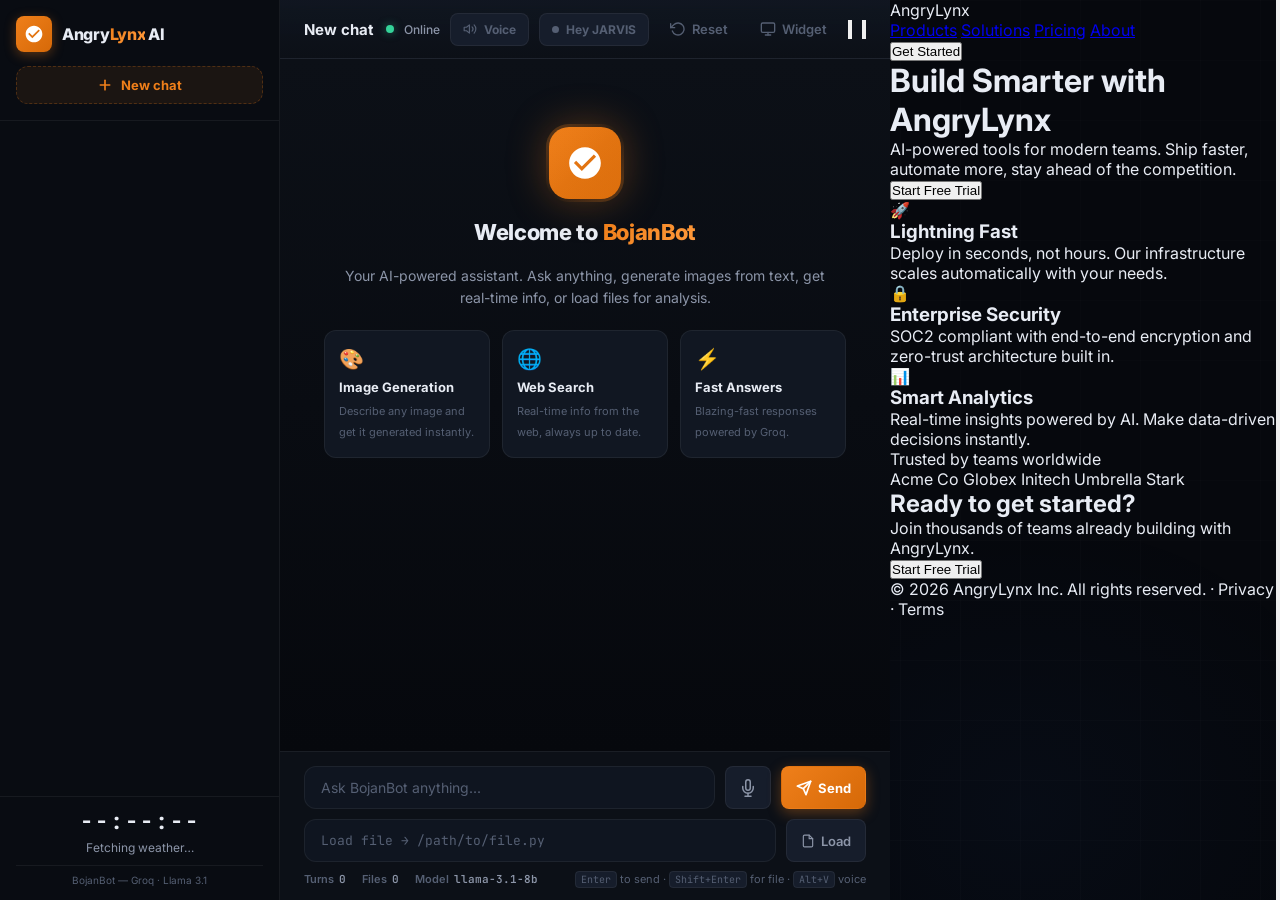
==== commit 1e99a326: "small chatbot" ====
--- a/static/index.html
+++ b/static/index.html
@@ -7,6 +7,7 @@
   <link rel="preconnect" href="https://fonts.googleapis.com" />
   <link rel="preconnect" href="https://fonts.gstatic.com" crossorigin />
   <link href="https://fonts.googleapis.com/css2?family=Inter:wght@400;500;600;700;800;900&family=JetBrains+Mono:wght@400;500;700&display=swap" rel="stylesheet" />
+  <link rel="stylesheet" href="/widget.css" />
   <style>
 
     /* ═══════════════════════════════════════════
@@ -841,6 +842,19 @@
         <button class="btn btn-ghost" id="clearBtn" title="Reset this chat">
           <svg width="16" height="16" viewBox="0 0 24 24" fill="none" stroke="currentColor" stroke-width="2" stroke-linecap="round" stroke-linejoin="round"><polyline points="1 4 1 10 7 10"/><path d="M3.51 15a9 9 0 1 0 2.13-9.36L1 10"/></svg>
           Reset
+        </button>
+        <!-- widget toggle — ulazi u widget mode -->
+        <button class="btn btn-ghost" id="widgetToggle" title="Widget mode">
+          <svg width="16" height="16" viewBox="0 0 24 24" fill="none" stroke="currentColor" stroke-width="2" stroke-linecap="round" stroke-linejoin="round"><rect x="2" y="3" width="20" height="14" rx="2"/><path d="M8 21h8"/><path d="M12 17v4"/></svg>
+          Widget
+        </button>
+        <!-- widget-only: expand nazad na full screen -->
+        <button class="btn-widget-ctrl" id="widgetExpand" title="Full screen">
+          <svg viewBox="0 0 24 24" fill="none" stroke="currentColor" stroke-width="2" stroke-linecap="round" stroke-linejoin="round"><polyline points="15 3 21 3 21 9"/><polyline points="9 21 3 21 3 15"/><line x1="21" y1="3" x2="14" y2="10"/><line x1="3" y1="21" x2="10" y2="14"/></svg>
+        </button>
+        <!-- widget-only: minimize u bubble -->
+        <button class="btn-widget-ctrl" id="widgetMinimize" title="Minimize">
+          <svg viewBox="0 0 24 24" fill="none" stroke="currentColor" stroke-width="2" stroke-linecap="round" stroke-linejoin="round"><line x1="5" y1="12" x2="19" y2="12"/></svg>
         </button>
       </div>
     </header>
@@ -913,6 +927,74 @@
 </div>
 
 <!-- ═══════════════════════════════════════════════════════════════
+     FIKTIVNI SAJT — pozadina vidljiva samo u widget modu
+     ═══════════════════════════════════════════════════════════════ -->
+<div class="fake-site" id="fakeSite">
+  <nav class="fake-nav">
+    <div class="fake-nav-brand">Angry<span>Lynx</span></div>
+    <div class="fake-nav-links">
+      <a href="#">Products</a>
+      <a href="#">Solutions</a>
+      <a href="#">Pricing</a>
+      <a href="#">About</a>
+    </div>
+    <button class="fake-nav-cta">Get Started</button>
+  </nav>
+
+  <div class="fake-hero">
+    <h1>Build Smarter with <span>AngryLynx</span></h1>
+    <p>AI-powered tools for modern teams. Ship faster, automate more, stay ahead of the competition.</p>
+    <button class="fake-hero-btn">Start Free Trial</button>
+  </div>
+
+  <div class="fake-features">
+    <div class="fake-feature">
+      <span class="fake-feature-icon">&#128640;</span>
+      <h3>Lightning Fast</h3>
+      <p>Deploy in seconds, not hours. Our infrastructure scales automatically with your needs.</p>
+    </div>
+    <div class="fake-feature">
+      <span class="fake-feature-icon">&#128274;</span>
+      <h3>Enterprise Security</h3>
+      <p>SOC2 compliant with end-to-end encryption and zero-trust architecture built in.</p>
+    </div>
+    <div class="fake-feature">
+      <span class="fake-feature-icon">&#128202;</span>
+      <h3>Smart Analytics</h3>
+      <p>Real-time insights powered by AI. Make data-driven decisions instantly.</p>
+    </div>
+  </div>
+
+  <div class="fake-social">
+    <p>Trusted by teams worldwide</p>
+    <div class="fake-social-logos">
+      <span>Acme Co</span>
+      <span>Globex</span>
+      <span>Initech</span>
+      <span>Umbrella</span>
+      <span>Stark</span>
+    </div>
+  </div>
+
+  <div class="fake-cta">
+    <h2>Ready to get started?</h2>
+    <p>Join thousands of teams already building with AngryLynx.</p>
+    <button class="fake-hero-btn">Start Free Trial</button>
+  </div>
+
+  <div class="fake-footer">
+    <p>&copy; 2026 AngryLynx Inc. All rights reserved. &middot; Privacy &middot; Terms</p>
+  </div>
+</div>
+
+<!-- ═══════════════════════════════════════════════════════════════
+     CHAT BUBBLE — plutajuce dugme kad je widget minimizovan
+     ═══════════════════════════════════════════════════════════════ -->
+<button class="chat-bubble" id="chatBubble" title="Open chat">
+  <svg viewBox="0 0 24 24"><path d="M21 15a2 2 0 0 1-2 2H7l-4 4V5a2 2 0 0 1 2-2h14a2 2 0 0 1 2 2z"/></svg>
+</button>
+
+<!-- ═══════════════════════════════════════════════════════════════
      JAVASCRIPT
      ═══════════════════════════════════════════════════════════════ -->
 <script>
@@ -1764,6 +1846,41 @@
 
 
 /* ═══════════════════════════════════════════════════════════════
+   WIDGET MODE — smanjeni chatbot na fiktivnom sajtu
+   Toggle dugme prebacuje izmedju full-screen i floating widgeta.
+   U widget modu se prikazuje fiktivni sajt u pozadini.
+   ═══════════════════════════════════════════════════════════════ */
+
+const widgetToggle   = document.getElementById("widgetToggle");
+const widgetMinimize = document.getElementById("widgetMinimize");
+const widgetExpand   = document.getElementById("widgetExpand");
+const chatBubble     = document.getElementById("chatBubble");
+
+// Ulazak u widget mode
+widgetToggle.addEventListener("click", function() {
+  document.body.classList.add("widget-mode", "widget-open");
+  msgInput.focus();
+});
+
+// Expand nazad na full screen
+widgetExpand.addEventListener("click", function() {
+  document.body.classList.remove("widget-mode", "widget-open");
+  msgInput.focus();
+});
+
+// Minimize widget u bubble
+widgetMinimize.addEventListener("click", function() {
+  document.body.classList.remove("widget-open");
+});
+
+// Otvori widget iz bubblea
+chatBubble.addEventListener("click", function() {
+  document.body.classList.add("widget-open");
+  msgInput.focus();
+});
+
+
+/* ═══════════════════════════════════════════════════════════════
    INIT — pokretanje aplikacije
    ═══════════════════════════════════════════════════════════════ */
 
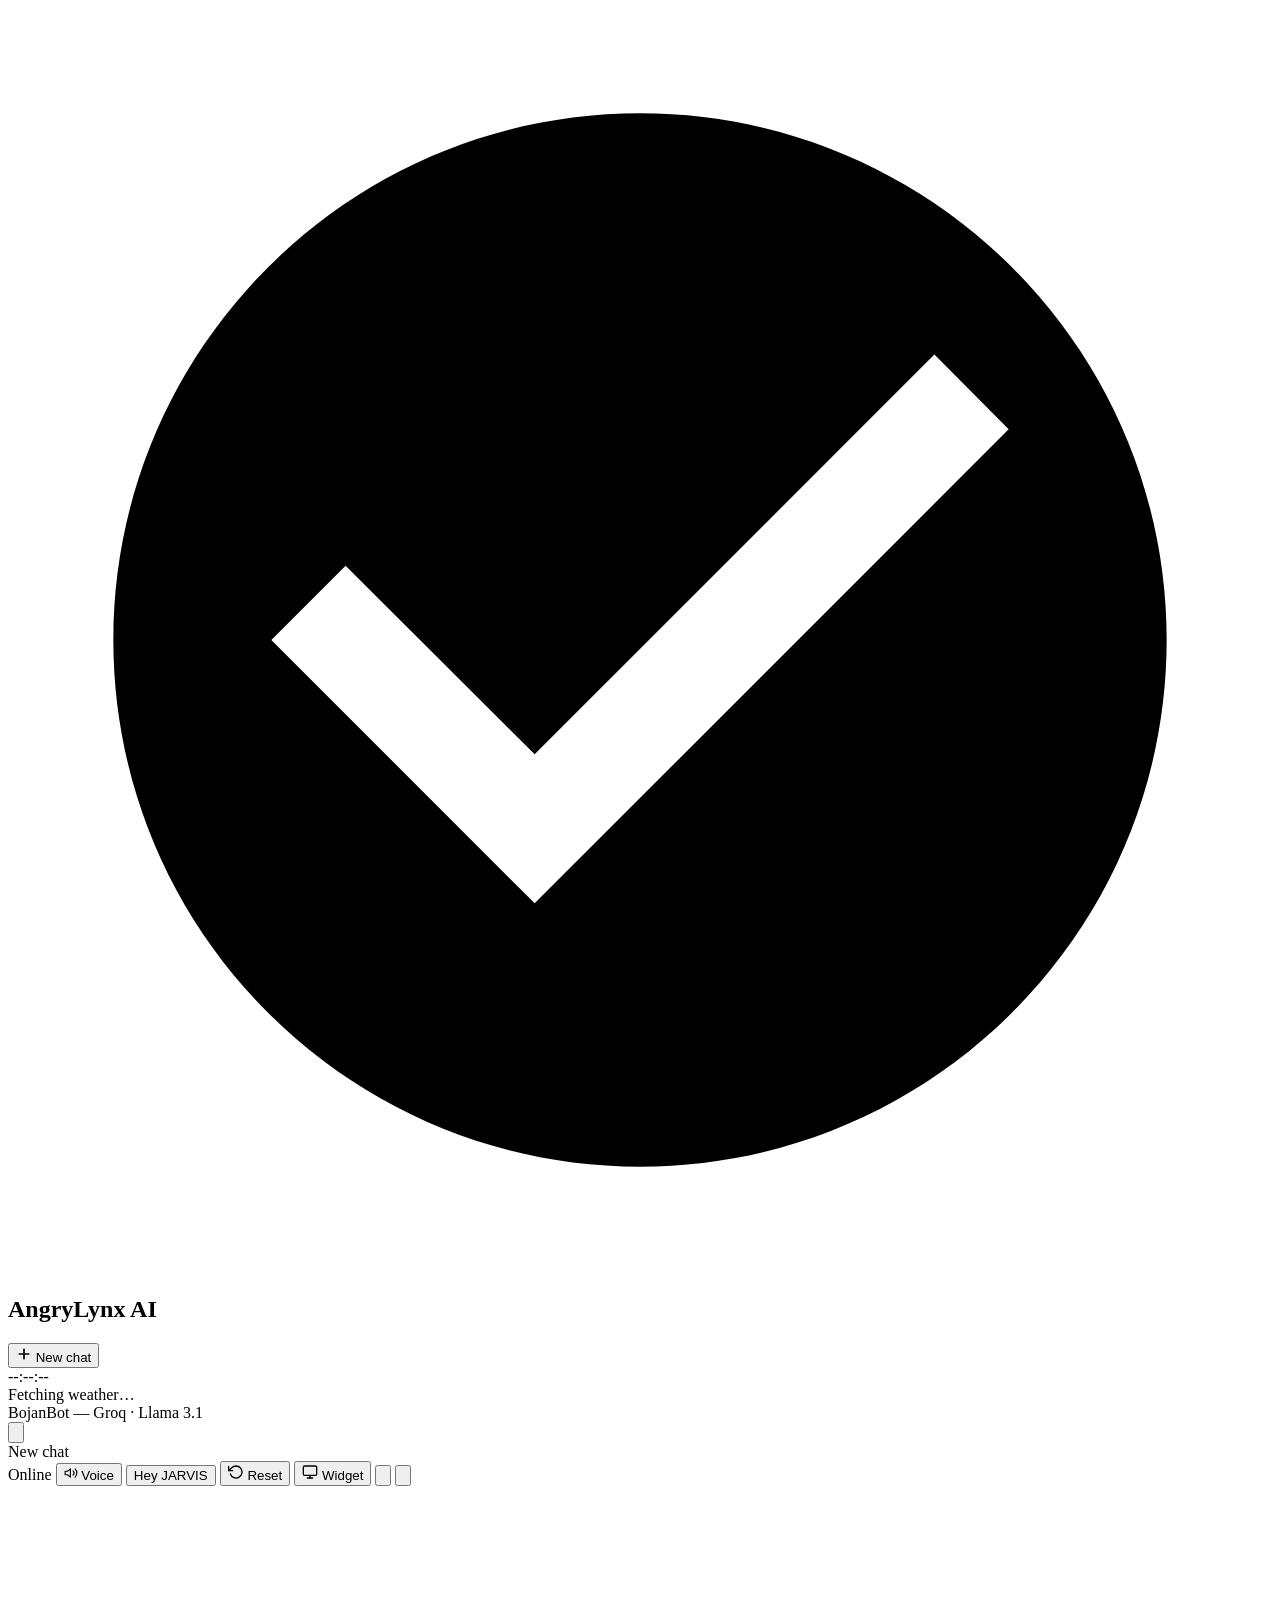
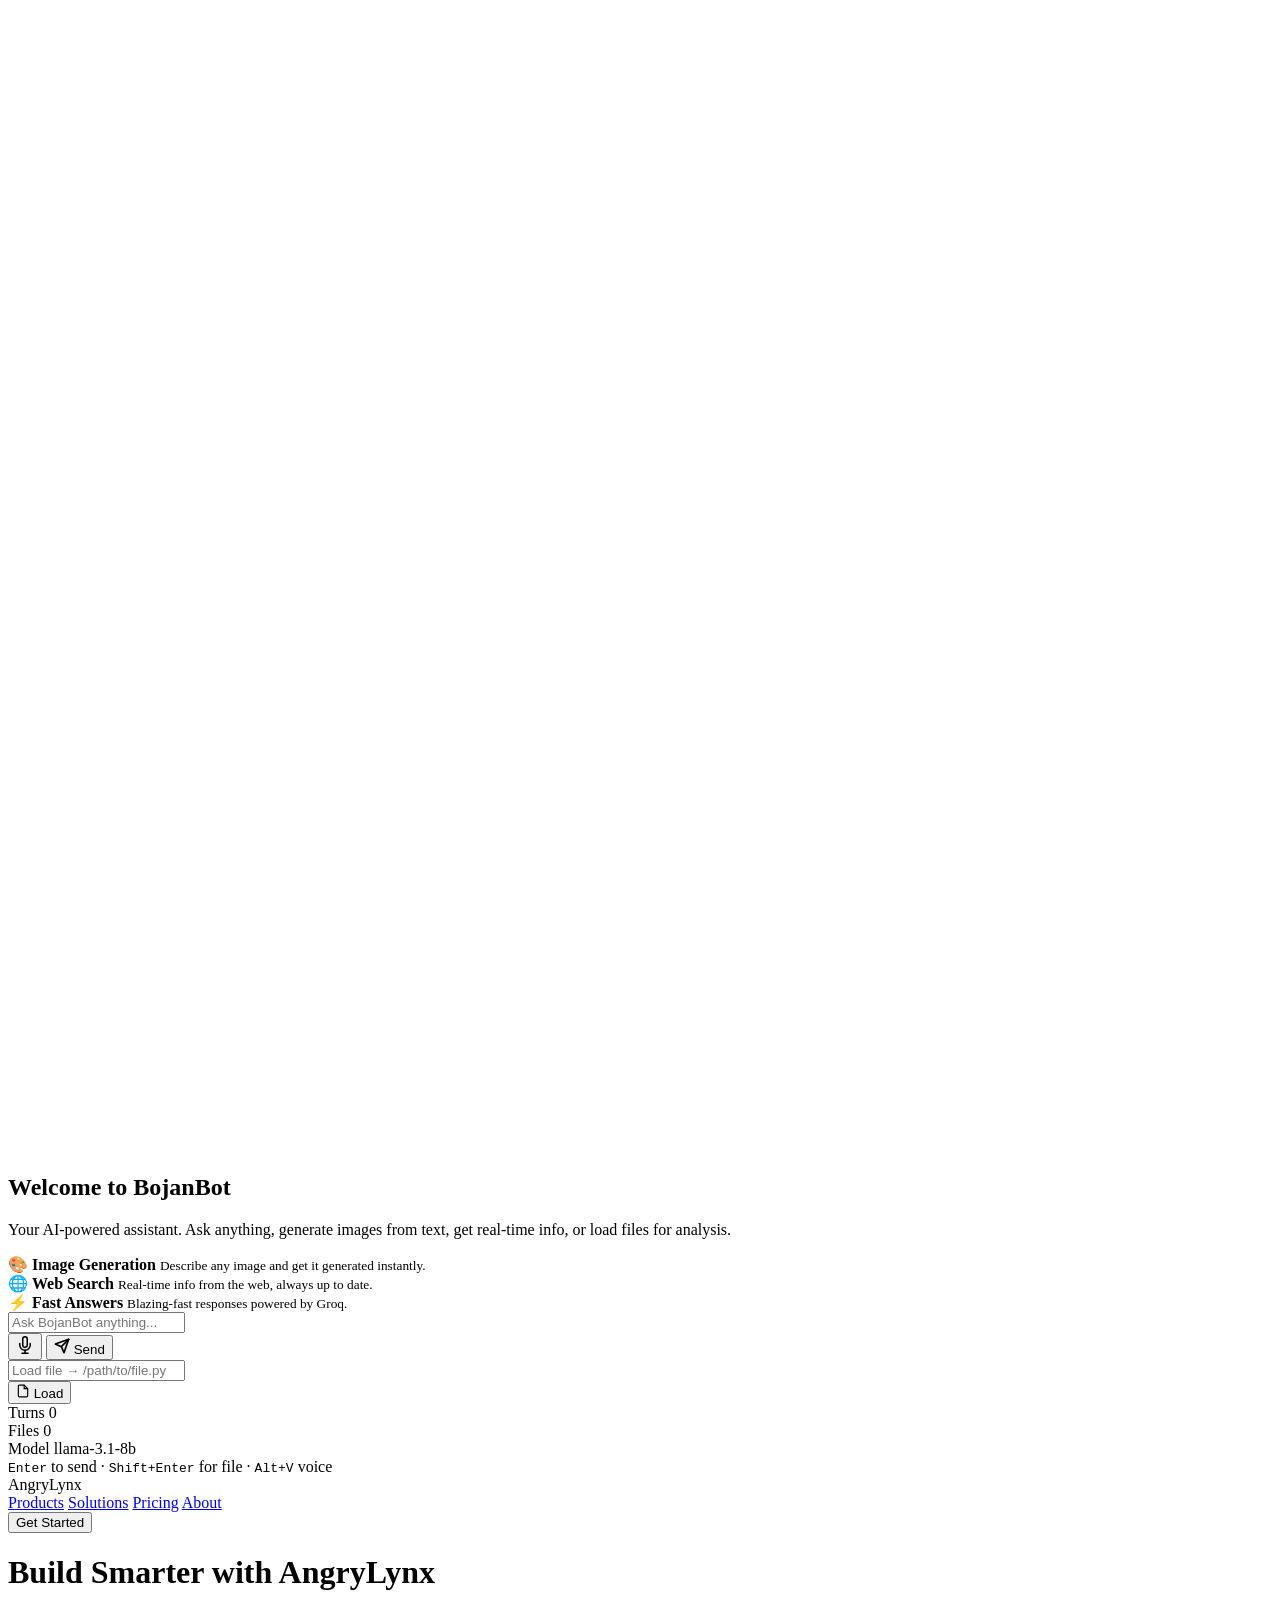
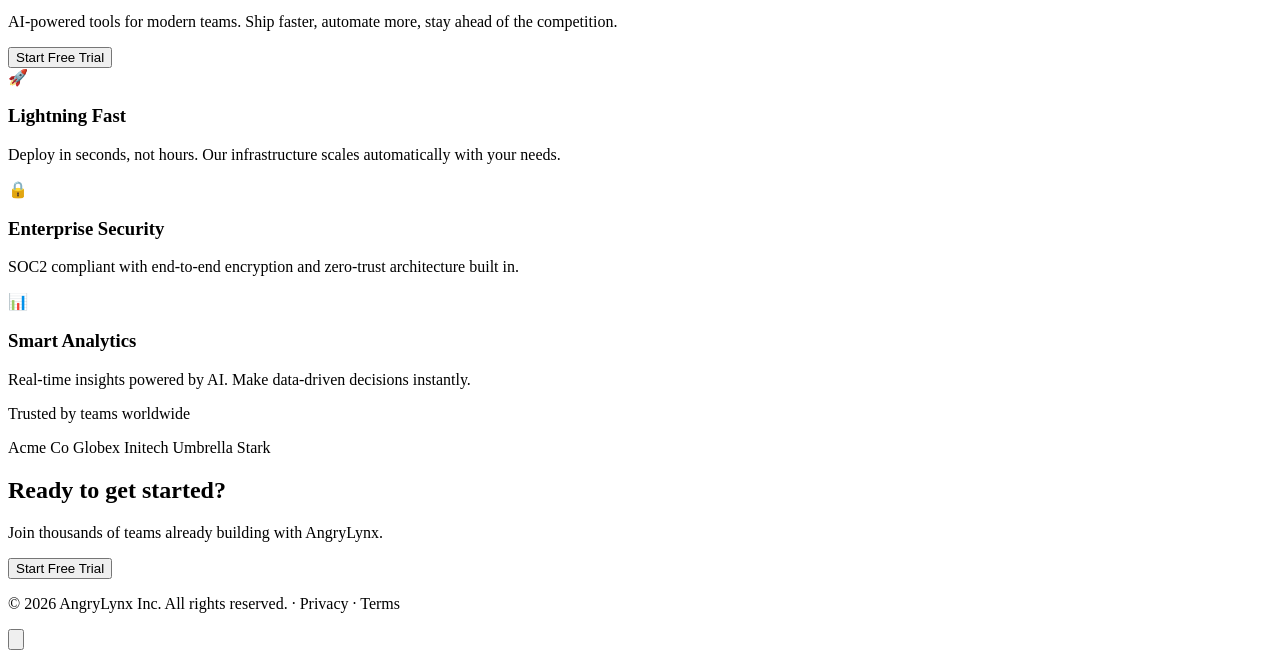
==== commit 4d9f49f2: "Refactor" ====
--- a/static/index.html
+++ b/static/index.html
@@ -7,781 +7,11 @@
   <link rel="preconnect" href="https://fonts.googleapis.com" />
   <link rel="preconnect" href="https://fonts.gstatic.com" crossorigin />
   <link href="https://fonts.googleapis.com/css2?family=Inter:wght@400;500;600;700;800;900&family=JetBrains+Mono:wght@400;500;700&display=swap" rel="stylesheet" />
-  <link rel="stylesheet" href="/widget.css" />
-  <style>
-
-    /* ═══════════════════════════════════════════
-       DESIGN TOKENS — boje, fontovi, radijusi, senke
-       ═══════════════════════════════════════════ */
-    :root {
-      --bg-deep:       #06080d;
-      --bg-surface:    #0c1017;
-      --bg-card:       #111722;
-      --bg-elevated:   #161d2b;
-      --bg-input:      #0f1520;
-      --bg-sidebar:    #090c12;
-
-      --accent:        #ef7f1a;
-      --accent-hover:  #ff9a3c;
-      --accent-glow:   rgba(239, 127, 26, 0.35);
-      --accent-subtle: rgba(239, 127, 26, 0.08);
-
-      --text-primary:  #e8ecf4;
-      --text-secondary:#8c95a8;
-      --text-muted:    #555f73;
-      --text-inverse:  #06080d;
-
-      --border:        rgba(255, 255, 255, 0.06);
-      --border-accent: rgba(239, 127, 26, 0.25);
-
-      --user-bg:       rgba(239, 127, 26, 0.08);
-      --user-border:   rgba(239, 127, 26, 0.22);
-      --bot-bg:        rgba(99, 145, 255, 0.06);
-      --bot-border:    rgba(99, 145, 255, 0.15);
-      --system-bg:     rgba(255, 255, 255, 0.03);
-      --error-bg:      rgba(239, 68, 68, 0.08);
-      --error-border:  rgba(239, 68, 68, 0.25);
-      --error-text:    #f87171;
-      --success:       #34d399;
-
-      --font-sans:     'Inter', -apple-system, BlinkMacSystemFont, 'Segoe UI', sans-serif;
-      --font-mono:     'JetBrains Mono', 'Fira Code', monospace;
-
-      --radius-sm:     8px;
-      --radius-md:     12px;
-      --radius-lg:     16px;
-      --radius-xl:     20px;
-      --radius-full:   9999px;
-
-      --shadow-sm:     0 2px 8px rgba(0,0,0,0.3);
-      --shadow-md:     0 8px 30px rgba(0,0,0,0.4);
-      --shadow-lg:     0 20px 60px rgba(0,0,0,0.5);
-      --shadow-glow:   0 0 40px var(--accent-glow);
-
-      --sidebar-w:     280px;
-    }
-
-    /* ═══════════════════════════════════════════
-       RESET
-       ═══════════════════════════════════════════ */
-    *, *::before, *::after { box-sizing: border-box; margin: 0; padding: 0; }
-    html { font-size: 16px; -webkit-font-smoothing: antialiased; }
-    body {
-      height: 100vh;
-      display: flex;
-      font-family: var(--font-sans);
-      color: var(--text-primary);
-      background: var(--bg-deep);
-      overflow: hidden;
-    }
-
-    /* ═══════════════════════════════════════════
-       POZADINSKI EFEKTI — gradijenti i grid overlay
-       ═══════════════════════════════════════════ */
-    body::before {
-      content: '';
-      position: fixed; inset: 0;
-      background:
-        radial-gradient(ellipse 800px 600px at 20% 10%, rgba(239,127,26,0.06) 0%, transparent 60%),
-        radial-gradient(ellipse 600px 500px at 80% 90%, rgba(59,130,246,0.04) 0%, transparent 60%);
-      animation: bgPulse 8s ease-in-out infinite alternate;
-      pointer-events: none; z-index: 0;
-    }
-    @keyframes bgPulse {
-      0%   { opacity: 0.6; }
-      100% { opacity: 1; }
-    }
-    body::after {
-      content: '';
-      position: fixed; inset: 0;
-      background-image:
-        linear-gradient(rgba(255,255,255,0.012) 1px, transparent 1px),
-        linear-gradient(90deg, rgba(255,255,255,0.012) 1px, transparent 1px);
-      background-size: 60px 60px;
-      pointer-events: none; z-index: 0;
-    }
-
-    /* ═══════════════════════════════════════════
-       LAYOUT — sidebar + main flex container
-       ═══════════════════════════════════════════ */
-    .layout {
-      display: flex;
-      width: 100%;
-      height: 100%;
-      position: relative;
-      z-index: 1;
-    }
-
-    /* ═══════════════════════════════════════════
-       SIDEBAR — chat lista, branding, sat, vreme
-       ═══════════════════════════════════════════ */
-    .sidebar {
-      width: var(--sidebar-w);
-      min-width: var(--sidebar-w);
-      height: 100%;
-      background: var(--bg-sidebar);
-      border-right: 1px solid var(--border);
-      display: flex;
-      flex-direction: column;
-      transition: transform 300ms cubic-bezier(0.16, 1, 0.3, 1);
-      z-index: 10;
-    }
-
-    .sidebar-header {
-      padding: 16px;
-      border-bottom: 1px solid var(--border);
-      display: flex;
-      flex-direction: column;
-      gap: 14px;
-    }
-
-    .sidebar-brand {
-      display: flex;
-      align-items: center;
-      gap: 10px;
-    }
-
-    .sidebar-brand .lynx-icon {
-      width: 36px; height: 36px;
-      border-radius: var(--radius-sm);
-      background: linear-gradient(135deg, var(--accent), #d66908);
-      display: flex; align-items: center; justify-content: center;
-      box-shadow: 0 3px 12px var(--accent-glow);
-      flex-shrink: 0;
-    }
-
-    .sidebar-brand .lynx-icon svg { width: 20px; height: 20px; fill: #fff; }
-
-    .sidebar-brand h1 {
-      font-size: 16px; font-weight: 800; letter-spacing: -0.3px;
-    }
-    .sidebar-brand h1 span {
-      background: linear-gradient(135deg, var(--accent), var(--accent-hover));
-      -webkit-background-clip: text; -webkit-text-fill-color: transparent;
-      background-clip: text;
-    }
-
-    .btn-new-chat {
-      width: 100%;
-      padding: 10px 14px;
-      border-radius: var(--radius-md);
-      border: 1px dashed var(--border-accent);
-      background: var(--accent-subtle);
-      color: var(--accent);
-      font-size: 13px;
-      font-weight: 700;
-      font-family: var(--font-sans);
-      cursor: pointer;
-      transition: all 180ms ease;
-      display: flex;
-      align-items: center;
-      justify-content: center;
-      gap: 8px;
-    }
-
-    .btn-new-chat:hover {
-      background: rgba(239, 127, 26, 0.15);
-      border-color: var(--accent);
-      box-shadow: 0 0 20px rgba(239,127,26,0.1);
-    }
-
-    /* sidebar chat lista */
-    .chat-list {
-      flex: 1;
-      overflow-y: auto;
-      padding: 8px;
-    }
-
-    .chat-list::-webkit-scrollbar { width: 4px; }
-    .chat-list::-webkit-scrollbar-track { background: transparent; }
-    .chat-list::-webkit-scrollbar-thumb { background: rgba(255,255,255,0.06); border-radius: 2px; }
-
-    .chat-item {
-      padding: 10px 12px;
-      border-radius: var(--radius-sm);
-      cursor: pointer;
-      transition: all 150ms ease;
-      display: flex;
-      align-items: flex-start;
-      justify-content: space-between;
-      gap: 8px;
-      margin-bottom: 2px;
-      border: 1px solid transparent;
-      position: relative;
-    }
-
-    .chat-item:hover {
-      background: var(--bg-card);
-    }
-
-    .chat-item.active {
-      background: var(--bg-elevated);
-      border-color: var(--border-accent);
-    }
-
-    .chat-item-info {
-      flex: 1;
-      min-width: 0;
-    }
-
-    .chat-item-title {
-      font-size: 13px;
-      font-weight: 600;
-      color: var(--text-primary);
-      white-space: nowrap;
-      overflow: hidden;
-      text-overflow: ellipsis;
-      line-height: 1.3;
-    }
-
-    .chat-item.active .chat-item-title {
-      color: var(--accent);
-    }
-
-    .chat-item-meta {
-      font-size: 11px;
-      color: var(--text-muted);
-      margin-top: 3px;
-    }
-
-    .chat-item-actions {
-      display: flex;
-      gap: 2px;
-      opacity: 0;
-      transition: opacity 150ms ease;
-      flex-shrink: 0;
-    }
-
-    .chat-item:hover .chat-item-actions {
-      opacity: 1;
-    }
-
-    .chat-item-btn {
-      width: 26px; height: 26px;
-      border: none;
-      background: transparent;
-      color: var(--text-muted);
-      border-radius: 6px;
-      cursor: pointer;
-      display: flex; align-items: center; justify-content: center;
-      transition: all 120ms ease;
-    }
-
-    .chat-item-btn:hover {
-      background: rgba(255,255,255,0.08);
-      color: var(--text-primary);
-    }
-
-    .chat-item-btn.delete:hover {
-      background: var(--error-bg);
-      color: var(--error-text);
-    }
-
-    .chat-item-btn svg { width: 14px; height: 14px; }
-
-    /* sidebar footer — sat i vreme */
-    .sidebar-footer {
-      padding: 14px 16px;
-      border-top: 1px solid var(--border);
-      text-align: center;
-      display: flex;
-      flex-direction: column;
-      gap: 6px;
-    }
-
-    .footer-clock {
-      font-family: var(--font-mono);
-      font-size: 22px;
-      font-weight: 700;
-      color: var(--text-primary);
-      letter-spacing: 2px;
-      line-height: 1;
-    }
-
-    .footer-weather {
-      font-size: 12px;
-      color: var(--text-secondary);
-      line-height: 1.5;
-    }
-
-    .footer-weather strong {
-      color: var(--accent);
-    }
-
-    .footer-brand {
-      font-size: 10px;
-      color: var(--text-muted);
-      border-top: 1px solid var(--border);
-      padding-top: 8px;
-      margin-top: 2px;
-    }
-
-    /* ═══════════════════════════════════════════
-       MAIN PANEL — header + chat + bottom
-       ═══════════════════════════════════════════ */
-    .main {
-      flex: 1;
-      height: 100%;
-      display: grid;
-      grid-template-rows: auto 1fr auto;
-      min-width: 0;
-      background: var(--bg-surface);
-    }
-
-    /* header sa statusom i kontrolama */
-    .header {
-      padding: 12px 24px;
-      display: flex;
-      align-items: center;
-      justify-content: space-between;
-      gap: 12px;
-      border-bottom: 1px solid var(--border);
-      background: linear-gradient(180deg, rgba(17,23,34,0.9), var(--bg-surface));
-      backdrop-filter: blur(16px);
-    }
-
-    .header-left {
-      display: flex; align-items: center; gap: 12px;
-    }
-
-    .hamburger {
-      display: none;
-      width: 36px; height: 36px;
-      border: 1px solid var(--border);
-      background: var(--bg-card);
-      border-radius: var(--radius-sm);
-      color: var(--text-secondary);
-      cursor: pointer;
-      align-items: center; justify-content: center;
-    }
-
-    .hamburger svg { width: 18px; height: 18px; }
-
-    .header-title {
-      font-size: 15px;
-      font-weight: 700;
-      color: var(--text-primary);
-      white-space: nowrap;
-      overflow: hidden;
-      text-overflow: ellipsis;
-      max-width: 500px;
-    }
-
-    .header-right {
-      display: flex; align-items: center; gap: 10px;
-    }
-
-    .status-dot {
-      width: 8px; height: 8px; border-radius: 50%;
-      background: var(--success);
-      box-shadow: 0 0 8px rgba(52,211,153,0.5);
-      animation: pulse 2s ease-in-out infinite;
-    }
-    @keyframes pulse {
-      0%, 100% { opacity: 1; }
-      50%      { opacity: 0.4; }
-    }
-
-    .status-label { font-size: 12px; color: var(--text-secondary); font-weight: 500; }
-
-    /* ═══════════════════════════════════════════
-       DUGMAD — osnovni, accent, ghost, wake, mic
-       ═══════════════════════════════════════════ */
-
-    /* osnovni dugmic */
-    .btn {
-      border: 1px solid var(--border);
-      background: var(--bg-elevated);
-      color: var(--text-secondary);
-      border-radius: var(--radius-sm);
-      padding: 8px 14px;
-      font-size: 13px; font-weight: 600;
-      font-family: var(--font-sans);
-      cursor: pointer;
-      transition: all 180ms ease;
-      display: inline-flex; align-items: center; gap: 6px;
-      white-space: nowrap;
-    }
-
-    .btn:hover {
-      background: var(--bg-card); color: var(--text-primary);
-      border-color: rgba(255,255,255,0.12);
-      transform: translateY(-1px); box-shadow: var(--shadow-sm);
-    }
-    .btn:active { transform: translateY(0); }
-    .btn:disabled {
-      opacity: 0.4; cursor: not-allowed;
-      transform: none !important; box-shadow: none !important;
-    }
-
-    /* narandzasti accent dugmic (Send) */
-    .btn-accent {
-      background: linear-gradient(135deg, var(--accent), #d66908);
-      border-color: transparent; color: #fff; font-weight: 700;
-      box-shadow: 0 4px 14px var(--accent-glow);
-    }
-    .btn-accent:hover {
-      background: linear-gradient(135deg, var(--accent-hover), var(--accent));
-      color: #fff; box-shadow: 0 6px 24px var(--accent-glow);
-    }
-
-    /* transparentni ghost dugmic (Reset) */
-    .btn-ghost {
-      background: transparent; border-color: transparent;
-      color: var(--text-muted); padding: 8px 10px;
-    }
-    .btn-ghost:hover {
-      background: var(--accent-subtle); color: var(--accent);
-      border-color: transparent;
-    }
-
-    /* wake word dugmic (Voice, Hey JARVIS) */
-    .btn-wake {
-      border: 1px solid var(--border);
-      background: var(--bg-elevated);
-      color: var(--text-muted);
-      border-radius: var(--radius-sm);
-      padding: 8px 12px;
-      font-size: 12px; font-weight: 700;
-      font-family: var(--font-sans);
-      cursor: pointer;
-      display: inline-flex; align-items: center; gap: 7px;
-      transition: all 180ms ease;
-      white-space: nowrap;
-    }
-    .btn-wake:hover {
-      background: var(--bg-card); color: var(--text-secondary);
-      border-color: rgba(255,255,255,0.12);
-    }
-    .btn-wake.active {
-      background: rgba(52, 211, 153, 0.08);
-      border-color: rgba(52, 211, 153, 0.35);
-      color: var(--success);
-    }
-    .btn-wake .wake-dot {
-      width: 7px; height: 7px; border-radius: 50%;
-      background: currentColor; flex-shrink: 0;
-    }
-    .btn-wake.active .wake-dot {
-      animation: pulse 1.4s ease-in-out infinite;
-    }
-    .btn-wake.listening {
-      background: rgba(239, 127, 26, 0.1);
-      border-color: var(--border-accent);
-      color: var(--accent);
-      animation: micPulse 1.2s ease-in-out infinite;
-    }
-
-    /* mikrofon dugmic */
-    .btn-mic {
-      border: 1px solid var(--border);
-      background: var(--bg-elevated);
-      color: var(--text-secondary);
-      border-radius: var(--radius-sm);
-      width: 46px;
-      flex-shrink: 0;
-      cursor: pointer;
-      display: flex; align-items: center; justify-content: center;
-      transition: all 180ms ease;
-    }
-    .btn-mic:hover {
-      background: var(--bg-card); color: var(--text-primary);
-      border-color: rgba(255,255,255,0.12);
-      transform: translateY(-1px);
-    }
-    .btn-mic.recording {
-      background: rgba(239, 68, 68, 0.12);
-      border-color: rgba(239, 68, 68, 0.45);
-      color: #f87171;
-      animation: micPulse 1.2s ease-in-out infinite;
-    }
-    .btn-mic:disabled { opacity: 0.4; cursor: not-allowed; transform: none !important; }
-    @keyframes micPulse {
-      0%   { box-shadow: 0 0 0 0 rgba(239, 68, 68, 0.45); }
-      60%  { box-shadow: 0 0 0 8px rgba(239, 68, 68, 0); }
-      100% { box-shadow: 0 0 0 0 rgba(239, 68, 68, 0); }
-    }
-
-    /* ═══════════════════════════════════════════
-       CHAT OBLAST — poruke, welcome kartica
-       ═══════════════════════════════════════════ */
-    #chat {
-      padding: 20px 24px;
-      overflow-y: auto;
-      display: flex;
-      flex-direction: column;
-      gap: 12px;
-      background: linear-gradient(180deg, var(--bg-surface) 0%, var(--bg-deep) 100%);
-    }
-
-    #chat::-webkit-scrollbar { width: 6px; }
-    #chat::-webkit-scrollbar-track { background: transparent; }
-    #chat::-webkit-scrollbar-thumb { background: rgba(255,255,255,0.08); border-radius: 3px; }
-
-    /* welcome kartica pri novom chatu */
-    .welcome {
-      display: flex; flex-direction: column; align-items: center;
-      text-align: center; padding: 48px 20px 30px; gap: 20px;
-      animation: fadeUp 600ms ease-out;
-    }
-
-    .welcome-icon {
-      width: 72px; height: 72px; border-radius: 20px;
-      background: linear-gradient(135deg, var(--accent), #d66908);
-      display: flex; align-items: center; justify-content: center;
-      box-shadow: var(--shadow-glow);
-      position: relative;
-    }
-    .welcome-icon::before {
-      content: ''; position: absolute; inset: -3px;
-      border-radius: 23px;
-      background: linear-gradient(135deg, var(--accent), transparent, var(--accent));
-      opacity: 0.3; animation: spin 4s linear infinite;
-    }
-    @keyframes spin { to { transform: rotate(360deg); } }
-    .welcome-icon svg {
-      width: 38px; height: 38px; fill: #fff; position: relative; z-index: 1;
-    }
-
-    .welcome h2 { font-size: 22px; font-weight: 800; letter-spacing: -0.3px; }
-    .welcome h2 span {
-      background: linear-gradient(135deg, var(--accent), var(--accent-hover));
-      -webkit-background-clip: text; -webkit-text-fill-color: transparent;
-      background-clip: text;
-    }
-    .welcome p {
-      font-size: 14px; color: var(--text-secondary);
-      max-width: 480px; line-height: 1.6;
-    }
-
-    /* feature kartice na welcome ekranu */
-    .feature-grid {
-      display: grid; grid-template-columns: repeat(3, 1fr);
-      gap: 12px; width: 100%; max-width: 640px;
-    }
-    .feature-card {
-      background: var(--bg-card); border: 1px solid var(--border);
-      border-radius: var(--radius-md); padding: 16px 14px;
-      text-align: left; transition: all 200ms ease; cursor: default;
-    }
-    .feature-card:hover {
-      border-color: var(--border-accent); background: var(--bg-elevated);
-      transform: translateY(-2px); box-shadow: 0 8px 24px rgba(0,0,0,0.3);
-    }
-    .feature-card .icon { font-size: 20px; margin-bottom: 8px; display: block; }
-    .feature-card strong {
-      font-size: 13px; font-weight: 700; display: block; margin-bottom: 4px;
-    }
-    .feature-card small { font-size: 11px; color: var(--text-muted); line-height: 1.45; }
-
-    /* ═══════════════════════════════════════════
-       PORUKE — user, bot, system, error stilovi
-       ═══════════════════════════════════════════ */
-    .msg {
-      max-width: 80%;
-      border-radius: var(--radius-md);
-      padding: 12px 16px;
-      line-height: 1.55; font-size: 14px;
-      animation: msgIn 250ms cubic-bezier(0.16, 1, 0.3, 1);
-      word-wrap: break-word;
-    }
-
-    /* kod blokovi u porukama */
-    .msg pre {
-      background: rgba(0,0,0,0.3); border: 1px solid var(--border);
-      border-radius: var(--radius-sm); padding: 10px 12px;
-      margin: 8px 0 4px; overflow-x: auto;
-      font-family: var(--font-mono); font-size: 13px; line-height: 1.5;
-    }
-    .msg code {
-      font-family: var(--font-mono); font-size: 13px;
-      background: rgba(0,0,0,0.25); padding: 2px 6px; border-radius: 4px;
-    }
-    .msg pre code { background: none; padding: 0; }
-
-    /* generisane slike u porukama */
-    .msg img {
-      max-width: 100%;
-      border-radius: var(--radius-md);
-      margin: 8px 0;
-      display: block;
-      cursor: pointer;
-      transition: transform 200ms ease;
-    }
-    .msg img:hover { transform: scale(1.02); }
-
-    .img-loading {
-      background: var(--bg-card);
-      border: 1px solid var(--border);
-      border-radius: var(--radius-md);
-      padding: 20px;
-      text-align: center;
-      color: var(--text-muted);
-      font-size: 13px;
-      margin: 8px 0;
-      animation: imgPulse 1.5s ease-in-out infinite;
-    }
-    @keyframes imgPulse {
-      0%, 100% { opacity: 0.6; }
-      50%      { opacity: 1; }
-    }
-
-    /* animacije za poruke */
-    @keyframes msgIn {
-      from { opacity: 0; transform: translateY(8px) scale(0.98); }
-      to   { opacity: 1; transform: translateY(0) scale(1); }
-    }
-    @keyframes fadeUp {
-      from { opacity: 0; transform: translateY(12px); }
-      to   { opacity: 1; transform: translateY(0); }
-    }
-
-    /* tipovi poruka */
-    .msg.user {
-      align-self: flex-end;
-      background: var(--user-bg); border: 1px solid var(--user-border);
-    }
-    .msg.bot {
-      align-self: flex-start;
-      background: var(--bot-bg); border: 1px solid var(--bot-border);
-    }
-    .msg.system {
-      align-self: center;
-      background: var(--system-bg); border: 1px solid var(--border);
-      color: var(--text-secondary); font-size: 12px; padding: 8px 14px;
-    }
-    .msg.error {
-      align-self: center;
-      background: var(--error-bg); border: 1px solid var(--error-border);
-      color: var(--error-text); font-size: 12px; padding: 8px 14px;
-    }
-
-    .msg-label {
-      font-size: 11px; font-weight: 700; text-transform: uppercase;
-      letter-spacing: 0.5px; margin-bottom: 4px; display: block;
-    }
-    .msg.user .msg-label { color: var(--accent); }
-    .msg.bot  .msg-label { color: #6391ff; }
-
-    /* typing indikator (tri tackice) */
-    .typing {
-      align-self: flex-start; display: flex; gap: 5px;
-      padding: 14px 18px; background: var(--bot-bg);
-      border: 1px solid var(--bot-border); border-radius: var(--radius-md);
-      animation: msgIn 250ms ease-out;
-    }
-    .typing span {
-      width: 7px; height: 7px; border-radius: 50%;
-      background: #6391ff; animation: typeDot 1.2s ease-in-out infinite;
-    }
-    .typing span:nth-child(2) { animation-delay: 0.15s; }
-    .typing span:nth-child(3) { animation-delay: 0.3s; }
-    @keyframes typeDot {
-      0%, 60%, 100% { opacity: 0.25; transform: scale(0.85); }
-      30%           { opacity: 1;    transform: scale(1.1); }
-    }
-
-    /* ═══════════════════════════════════════════
-       DONJI PANEL — input, file load, statistika
-       ═══════════════════════════════════════════ */
-    .bottom {
-      border-top: 1px solid var(--border);
-      padding: 14px 24px;
-      background: var(--bg-surface);
-      display: flex; flex-direction: column; gap: 10px;
-    }
-
-    /* input red (poruka + mic + send) */
-    .input-row { display: flex; gap: 10px; align-items: stretch; }
-
-    .input-wrap { flex: 1; position: relative; }
-    .input-wrap input {
-      width: 100%; background: var(--bg-input);
-      border: 1px solid var(--border); border-radius: var(--radius-md);
-      padding: 12px 16px; font-size: 14px; font-family: var(--font-sans);
-      color: var(--text-primary); transition: all 200ms ease;
-    }
-    .input-wrap input::placeholder { color: var(--text-muted); }
-    .input-wrap input:focus {
-      outline: none; border-color: var(--accent);
-      box-shadow: 0 0 0 3px var(--accent-glow), var(--shadow-sm);
-    }
-
-    /* file load red */
-    .file-row { display: flex; gap: 10px; align-items: stretch; }
-    .file-row .input-wrap input { font-family: var(--font-mono); font-size: 13px; }
-
-    /* statistika bar */
-    .stats-bar {
-      display: flex; align-items: center;
-      justify-content: space-between; gap: 12px; flex-wrap: wrap;
-    }
-    .stats-left { display: flex; gap: 16px; }
-    .stat {
-      font-size: 11px; color: var(--text-muted); font-weight: 600;
-      display: flex; align-items: center; gap: 5px;
-    }
-    .stat-val { color: var(--text-secondary); font-family: var(--font-mono); }
-    .stats-right { font-size: 11px; color: var(--text-muted); }
-    .stats-right kbd {
-      background: var(--bg-elevated); border: 1px solid var(--border);
-      border-radius: 4px; padding: 1px 5px; font-family: var(--font-mono);
-      font-size: 10px;
-    }
-
-    /* ═══════════════════════════════════════════
-       RENAME — inline edit u sidebaru
-       ═══════════════════════════════════════════ */
-    .rename-input {
-      background: var(--bg-input);
-      border: 1px solid var(--accent);
-      border-radius: 4px;
-      color: var(--text-primary);
-      font-family: var(--font-sans);
-      font-size: 13px;
-      font-weight: 600;
-      padding: 2px 6px;
-      width: 100%;
-      outline: none;
-    }
-
-    /* ═══════════════════════════════════════════
-       MOBILE OVERLAY — pozadina kad je sidebar otvoren
-       ═══════════════════════════════════════════ */
-    .sidebar-overlay {
-      display: none;
-      position: fixed; inset: 0;
-      background: rgba(0,0,0,0.6);
-      z-index: 9;
-    }
-
-    /* ═══════════════════════════════════════════
-       RESPONSIVE — mobilni layout
-       ═══════════════════════════════════════════ */
-    @media (max-width: 768px) {
-      .sidebar {
-        position: fixed; left: 0; top: 0; height: 100%;
-        transform: translateX(-100%);
-        z-index: 10;
-      }
-      .sidebar.open { transform: translateX(0); }
-      .sidebar-overlay.open { display: block; }
-      .hamburger { display: flex; }
-      .header { padding: 10px 16px; }
-      #chat { padding: 14px 16px; }
-      .bottom { padding: 12px 16px; }
-      .msg { max-width: 92%; }
-      .feature-grid { grid-template-columns: 1fr; }
-      .welcome { padding: 24px 12px 16px; }
-      .welcome h2 { font-size: 18px; }
-      .input-row, .file-row { flex-direction: column; }
-    }
-
-    @media (max-width: 480px) {
-      .status-label { display: none; }
-      .stats-right { display: none; }
-    }
-  </style>
+  <link rel="stylesheet" href="/css/base.css" />
+  <link rel="stylesheet" href="/css/sidebar.css" />
+  <link rel="stylesheet" href="/css/chat.css" />
+  <link rel="stylesheet" href="/css/voice.css" />
+  <link rel="stylesheet" href="/css/widget.css" />
 </head>
 <body>
 
@@ -843,16 +73,16 @@
           <svg width="16" height="16" viewBox="0 0 24 24" fill="none" stroke="currentColor" stroke-width="2" stroke-linecap="round" stroke-linejoin="round"><polyline points="1 4 1 10 7 10"/><path d="M3.51 15a9 9 0 1 0 2.13-9.36L1 10"/></svg>
           Reset
         </button>
-        <!-- widget toggle — ulazi u widget mode -->
+        <!-- widget toggle -->
         <button class="btn btn-ghost" id="widgetToggle" title="Widget mode">
           <svg width="16" height="16" viewBox="0 0 24 24" fill="none" stroke="currentColor" stroke-width="2" stroke-linecap="round" stroke-linejoin="round"><rect x="2" y="3" width="20" height="14" rx="2"/><path d="M8 21h8"/><path d="M12 17v4"/></svg>
           Widget
         </button>
-        <!-- widget-only: expand nazad na full screen -->
+        <!-- widget-only: expand -->
         <button class="btn-widget-ctrl" id="widgetExpand" title="Full screen">
           <svg viewBox="0 0 24 24" fill="none" stroke="currentColor" stroke-width="2" stroke-linecap="round" stroke-linejoin="round"><polyline points="15 3 21 3 21 9"/><polyline points="9 21 3 21 3 15"/><line x1="21" y1="3" x2="14" y2="10"/><line x1="3" y1="21" x2="10" y2="14"/></svg>
         </button>
-        <!-- widget-only: minimize u bubble -->
+        <!-- widget-only: minimize -->
         <button class="btn-widget-ctrl" id="widgetMinimize" title="Minimize">
           <svg viewBox="0 0 24 24" fill="none" stroke="currentColor" stroke-width="2" stroke-linecap="round" stroke-linejoin="round"><line x1="5" y1="12" x2="19" y2="12"/></svg>
         </button>
@@ -995,916 +225,15 @@
 </button>
 
 <!-- ═══════════════════════════════════════════════════════════════
-     JAVASCRIPT
+     JAVASCRIPT — modularni fajlovi (redosled je bitan)
      ═══════════════════════════════════════════════════════════════ -->
-<script>
-
-
-/* ═══════════════════════════════════════════════════════════════
-   DOM REFERENCE — svi elementi kojima pristupamo
-   ═══════════════════════════════════════════════════════════════ */
-
-const chatEl      = document.getElementById("chat");
-const msgInput    = document.getElementById("message");
-const sendBtn     = document.getElementById("sendBtn");
-const clearBtn    = document.getElementById("clearBtn");
-const loadBtn     = document.getElementById("loadBtn");
-const fileInput   = document.getElementById("filePath");
-const turnStat    = document.getElementById("turnStat");
-const loadedStat  = document.getElementById("loadedStat");
-const chatList    = document.getElementById("chatList");
-const newChatBtn  = document.getElementById("newChatBtn");
-const headerTitle = document.getElementById("headerTitle");
-const sidebar     = document.getElementById("sidebar");
-const overlay     = document.getElementById("sidebarOverlay");
-const hamburger   = document.getElementById("hamburgerBtn");
-
-let turns = 0;
-let files = 0;
-let activeChatId = null;
-
-
-/* ═══════════════════════════════════════════════════════════════
-   HELPERI — fetch wrapperi, markdown renderer, formatiranje
-   ═══════════════════════════════════════════════════════════════ */
-
-function syncStats() {
-  turnStat.textContent  = turns;
-  loadedStat.textContent = files;
-}
-
-async function postJSON(url, body) {
-  const res = await fetch(url, {
-    method: "POST",
-    headers: { "Content-Type": "application/json" },
-    body: JSON.stringify(body || {})
-  });
-  return res.json();
-}
-
-async function getJSON(url) {
-  const res = await fetch(url);
-  return res.json();
-}
-
-function renderMarkdown(text) {
-  let html = text
-    .replace(/```(\w*)\n([\s\S]*?)```/g, function(_, lang, code) {
-      return '<pre><code>' + code.replace(/</g, '&lt;').replace(/>/g, '&gt;') + '</code></pre>';
-    })
-    .replace(/`([^`]+)`/g, function(_, code) {
-      return '<code>' + code.replace(/</g, '&lt;').replace(/>/g, '&gt;') + '</code>';
-    })
-    .replace(/!\[([^\]]*)\]\(([^)]+)\)/g, '<img src="$2" alt="$1" loading="lazy" onclick="window.open(this.src,\'_blank\')">')
-    .replace(/\*\*(.+?)\*\*/g, '<strong>$1</strong>')
-    .replace(/\*(.+?)\*/g, '<em>$1</em>');
-
-  const parts = html.split(/(<pre>[\s\S]*?<\/pre>|<img [^>]+>)/g);
-  html = parts.map(function(part) {
-    if (part.startsWith('<pre>') || part.startsWith('<img')) return part;
-    return part.replace(/\n/g, '<br>');
-  }).join('');
-  return html;
-}
-
-function timeAgo(ts) {
-  const diff = (Date.now() / 1000) - ts;
-  if (diff < 60) return 'just now';
-  if (diff < 3600) return Math.floor(diff / 60) + 'm ago';
-  if (diff < 86400) return Math.floor(diff / 3600) + 'h ago';
-  return Math.floor(diff / 86400) + 'd ago';
-}
-
-function escHtml(s) {
-  var d = document.createElement("div");
-  d.textContent = s;
-  return d.innerHTML;
-}
-
-
-/* ═══════════════════════════════════════════════════════════════
-   SIDEBAR — toggle, chat lista, switch, delete, rename, new chat
-   ═══════════════════════════════════════════════════════════════ */
-
-function toggleSidebar() {
-  sidebar.classList.toggle("open");
-  overlay.classList.toggle("open");
-}
-
-hamburger.addEventListener("click", toggleSidebar);
-overlay.addEventListener("click", toggleSidebar);
-
-async function loadChatList() {
-  const data = await getJSON("/api/chats");
-  chatList.innerHTML = "";
-  data.forEach(function(c) {
-    if (c.active) {
-      activeChatId = c.id;
-      headerTitle.textContent = c.title;
-      turns = c.turn;
-      syncStats();
-    }
-
-    const item = document.createElement("div");
-    item.className = "chat-item" + (c.active ? " active" : "");
-    item.innerHTML =
-      '<div class="chat-item-info">' +
-        '<div class="chat-item-title">' + escHtml(c.title) + '</div>' +
-        '<div class="chat-item-meta">' + timeAgo(c.created) + ' &middot; ' + c.turn + ' turns</div>' +
-      '</div>' +
-      '<div class="chat-item-actions">' +
-        '<button class="chat-item-btn rename" title="Rename">' +
-          '<svg viewBox="0 0 24 24" fill="none" stroke="currentColor" stroke-width="2" stroke-linecap="round" stroke-linejoin="round"><path d="M17 3a2.828 2.828 0 1 1 4 4L7.5 20.5 2 22l1.5-5.5L17 3z"/></svg>' +
-        '</button>' +
-        '<button class="chat-item-btn delete" title="Delete">' +
-          '<svg viewBox="0 0 24 24" fill="none" stroke="currentColor" stroke-width="2" stroke-linecap="round" stroke-linejoin="round"><polyline points="3 6 5 6 21 6"/><path d="M19 6v14a2 2 0 0 1-2 2H7a2 2 0 0 1-2-2V6m3 0V4a2 2 0 0 1 2-2h4a2 2 0 0 1 2 2v2"/></svg>' +
-        '</button>' +
-      '</div>';
-
-    item.querySelector(".chat-item-info").addEventListener("click", function() {
-      switchChat(c.id);
-    });
-
-    item.querySelector(".rename").addEventListener("click", function(e) {
-      e.stopPropagation();
-      startRename(c.id, item.querySelector(".chat-item-title"));
-    });
-
-    item.querySelector(".delete").addEventListener("click", function(e) {
-      e.stopPropagation();
-      deleteChat(c.id);
-    });
-
-    chatList.appendChild(item);
-  });
-}
-
-function startRename(chatId, titleEl) {
-  const current = titleEl.textContent;
-  const input = document.createElement("input");
-  input.type = "text";
-  input.className = "rename-input";
-  input.value = current;
-  titleEl.replaceWith(input);
-  input.focus();
-  input.select();
-
-  function finish() {
-    const newTitle = input.value.trim() || current;
-    postJSON("/api/chats/rename", { id: chatId, title: newTitle }).then(function() {
-      loadChatList();
-    });
-  }
-
-  input.addEventListener("blur", finish);
-  input.addEventListener("keydown", function(e) {
-    if (e.key === "Enter") { e.preventDefault(); input.blur(); }
-    if (e.key === "Escape") { input.value = current; input.blur(); }
-  });
-}
-
-async function switchChat(chatId) {
-  if (chatId === activeChatId) return;
-  await postJSON("/api/chats/switch", { id: chatId });
-  const data = await getJSON("/api/chats/history?id=" + chatId);
-  activeChatId = chatId;
-  turns = data.turn || 0;
-  files = (data.loaded_files || []).length;
-  syncStats();
-  rebuildChat(data.messages || []);
-  headerTitle.textContent = data.title || "Chat";
-  loadChatList();
-  if (sidebar.classList.contains("open")) toggleSidebar();
-}
-
-async function deleteChat(chatId) {
-  await postJSON("/api/chats/delete", { id: chatId });
-  const data = await getJSON("/api/chats");
-  if (data.length > 0) {
-    const active = data.find(function(c) { return c.active; }) || data[0];
-    await switchChat(active.id);
-  }
-  loadChatList();
-}
-
-async function createNewChat() {
-  const data = await postJSON("/api/chats/new", {});
-  activeChatId = data.id;
-  turns = 0;
-  files = 0;
-  syncStats();
-  headerTitle.textContent = "New chat";
-  rebuildChat([]);
-  loadChatList();
-  msgInput.focus();
-  if (sidebar.classList.contains("open")) toggleSidebar();
-}
-
-newChatBtn.addEventListener("click", createNewChat);
-
-
-/* ═══════════════════════════════════════════════════════════════
-   CHAT PORUKE — renderovanje, welcome kartica, typing indikator
-   ═══════════════════════════════════════════════════════════════ */
-
-function rebuildChat(messages) {
-  chatEl.innerHTML = "";
-  let hasMessages = false;
-  messages.forEach(function(m) {
-    if (m.role === "system") return;
-    hasMessages = true;
-    if (m.role === "user") {
-      addMsg(m.content, "user", false, true);
-    } else if (m.role === "assistant") {
-      addMsg(m.content, "bot", true, true);
-    }
-  });
-  if (!hasMessages) {
-    showWelcome();
-  }
-}
-
-function showWelcome() {
-  const card = document.createElement("div");
-  card.className = "welcome";
-  card.id = "welcomeCard";
-  card.innerHTML =
-    '<div class="welcome-icon">' +
-      '<svg viewBox="0 0 24 24"><path d="M12 2C6.48 2 2 6.48 2 12s4.48 10 10 10 10-4.48 10-10S17.52 2 12 2zm-2 15l-5-5 1.41-1.41L10 14.17l7.59-7.59L19 8l-9 9z" fill="#fff"/></svg>' +
-    '</div>' +
-    '<h2>Welcome to <span>BojanBot</span></h2>' +
-    '<p>Your AI-powered assistant. Ask anything, generate images from text, get real-time info, or load files for analysis.</p>' +
-    '<div class="feature-grid">' +
-      '<div class="feature-card"><span class="icon">&#127912;</span><strong>Image Generation</strong><small>Describe any image and get it generated instantly.</small></div>' +
-      '<div class="feature-card"><span class="icon">&#127760;</span><strong>Web Search</strong><small>Real-time info from the web, always up to date.</small></div>' +
-      '<div class="feature-card"><span class="icon">&#9889;</span><strong>Fast Answers</strong><small>Blazing-fast responses powered by Groq.</small></div>' +
-    '</div>';
-  chatEl.appendChild(card);
-}
-
-function hideWelcome() {
-  const wc = document.getElementById("welcomeCard");
-  if (wc) {
-    wc.style.transition = "opacity 200ms ease, transform 200ms ease";
-    wc.style.opacity = "0";
-    wc.style.transform = "translateY(-8px)";
-    setTimeout(function() { wc.remove(); }, 220);
-  }
-}
-
-function addMsg(text, type, useMarkdown, noAnim) {
-  hideWelcome();
-  const div = document.createElement("div");
-  div.className = "msg " + type;
-  if (noAnim) div.style.animation = "none";
-
-  if (type === "bot" || type === "user") {
-    const label = document.createElement("span");
-    label.className = "msg-label";
-    label.textContent = type === "user" ? "You" : "BojanBot";
-    div.appendChild(label);
-  }
-
-  const body = document.createElement("div");
-  if (useMarkdown) {
-    body.innerHTML = renderMarkdown(text);
-  } else {
-    body.textContent = text;
-  }
-  div.appendChild(body);
-  chatEl.appendChild(div);
-  chatEl.scrollTop = chatEl.scrollHeight;
-  return div;
-}
-
-function showTyping() {
-  hideWelcome();
-  const el = document.createElement("div");
-  el.className = "typing"; el.id = "typingIndicator";
-  el.innerHTML = "<span></span><span></span><span></span>";
-  chatEl.appendChild(el);
-  chatEl.scrollTop = chatEl.scrollHeight;
-}
-
-function hideTyping() {
-  const el = document.getElementById("typingIndicator");
-  if (el) el.remove();
-}
-
-
-/* ═══════════════════════════════════════════════════════════════
-   SNIMANJE GLASA — mikrofon, MediaRecorder, Whisper transkripcija
-   ═══════════════════════════════════════════════════════════════ */
-
-const micBtn = document.getElementById("micBtn");
-let mediaRecorder = null;
-let audioChunks = [];
-let isRecording = false;
-
-micBtn.addEventListener("click", toggleRecording);
-
-async function toggleRecording() {
-  if (isRecording) {
-    mediaRecorder.stop();
-    return;
-  }
-
-  try {
-    const stream = await navigator.mediaDevices.getUserMedia({ audio: true });
-    audioChunks = [];
-
-    const mimeType = MediaRecorder.isTypeSupported("audio/webm") ? "audio/webm" : "audio/ogg";
-    mediaRecorder = new MediaRecorder(stream, { mimeType });
-
-    mediaRecorder.ondataavailable = function(e) {
-      if (e.data.size > 0) audioChunks.push(e.data);
-    };
-
-    mediaRecorder.onstop = async function() {
-      isRecording = false;
-      micBtn.classList.remove("recording");
-      stream.getTracks().forEach(function(t) { t.stop(); });
-
-      const blob = new Blob(audioChunks, { type: mimeType });
-      await transcribeAudio(blob, mimeType);
-    };
-
-    mediaRecorder.start();
-    isRecording = true;
-    micBtn.classList.add("recording");
-  } catch (err) {
-    addMsg("Microphone access denied: " + err.message, "error", false, false);
-  }
-}
-
-async function transcribeAudio(blob, mimeType) {
-  micBtn.disabled = true;
-  const ext = mimeType.includes("ogg") ? "ogg" : "webm";
-  const formData = new FormData();
-  formData.append("audio", blob, "recording." + ext);
-
-  try {
-    const res = await fetch("/transcribe", { method: "POST", body: formData });
-    const data = await res.json();
-    if (data.error) {
-      addMsg("Transcription error: " + data.error, "error", false, false);
-    } else if (data.text && data.text.trim()) {
-      msgInput.value = data.text.trim();
-      msgInput.focus();
-    }
-  } catch (_) {
-    addMsg("Transcription failed — check server.", "error", false, false);
-  } finally {
-    micBtn.disabled = false;
-  }
-}
-
-
-/* ═══════════════════════════════════════════════════════════════
-   SLANJE / LOAD / RESET — glavne chat akcije
-   ═══════════════════════════════════════════════════════════════ */
-
-async function sendMessage() {
-  const text = msgInput.value.trim();
-  if (!text) return;
-
-  // voice trigger komande
-  const voiceTriggers = ["/voice", "start voice", "voice on", "pokreni glas", "slušaj"];
-  if (voiceTriggers.includes(text.toLowerCase())) {
-    msgInput.value = "";
-    toggleRecording();
-    return;
-  }
-
-  turns++;
-  syncStats();
-  addMsg(text, "user", false, false);
-  msgInput.value = "";
-  sendBtn.disabled = true;
-  showTyping();
-
-  try {
-    const enriched = await enrichWithWeather(text);
-    const data = await postJSON("/chat", { message: enriched });
-    hideTyping();
-    if (data.error) {
-      addMsg(data.error, "error", false, false);
-    } else {
-      addMsg(data.reply, "bot", true, false);
-      if (ttsEnabled) speak(data.reply);
-    }
-    loadChatList();
-  } catch (_) {
-    hideTyping();
-    addMsg("Network error — could not reach the server.", "error", false, false);
-  } finally {
-    sendBtn.disabled = false;
-    msgInput.focus();
-  }
-}
-
-async function clearChat() {
-  try {
-    await postJSON("/reset", {});
-    turns = 0; files = 0; syncStats();
-    rebuildChat([]);
-    loadChatList();
-  } catch (_) {
-    addMsg("Failed to clear session.", "error", false, false);
-  }
-}
-
-async function loadFile() {
-  const path = fileInput.value.trim();
-  if (!path) return;
-  loadBtn.disabled = true;
-  try {
-    const data = await postJSON("/load", { path: path });
-    if (data.error) {
-      addMsg(data.error, "error", false, false);
-    } else {
-      files++; syncStats();
-      addMsg("Loaded " + data.filename + " into context.", "system", false, false);
-      fileInput.value = "";
-    }
-  } catch (_) {
-    addMsg("Failed to load file.", "error", false, false);
-  } finally {
-    loadBtn.disabled = false;
-    fileInput.focus();
-  }
-}
-
-
-/* ═══════════════════════════════════════════════════════════════
-   EVENT LISTENERI — tastatura, dugmad, precice
-   ═══════════════════════════════════════════════════════════════ */
-
-sendBtn.addEventListener("click", sendMessage);
-clearBtn.addEventListener("click", clearChat);
-loadBtn.addEventListener("click", loadFile);
-
-msgInput.addEventListener("keydown", function(e) {
-  if (e.key === "Enter" && !e.shiftKey) { e.preventDefault(); sendMessage(); }
-  if (e.key === "Enter" && e.shiftKey)  { e.preventDefault(); fileInput.focus(); }
-});
-
-fileInput.addEventListener("keydown", function(e) {
-  if (e.key === "Enter") { e.preventDefault(); loadFile(); }
-});
-
-// Alt+V bilo gde na stranici toggleuje snimanje glasa
-document.addEventListener("keydown", function(e) {
-  if (e.altKey && e.key.toLowerCase() === "v" && !e.ctrlKey && !e.metaKey) {
-    e.preventDefault();
-    toggleRecording();
-  }
-});
-
-
-/* ═══════════════════════════════════════════════════════════════
-   WAKE WORD — "Hey JARVIS" detekcija putem SpeechRecognition
-   Kad prepozna wake frazu, slusa komandu i salje je kao poruku.
-   ═══════════════════════════════════════════════════════════════ */
-
-const wakeBtn      = document.getElementById("wakeBtn");
-const SpeechRec    = window.SpeechRecognition || window.webkitSpeechRecognition;
-const WAKE_PHRASES = [
-  "hey jarvis", "jarvis", "wake up jarvis", "yo jarvis",
-  "wake up", "hello", "hey bot"
-];
-
-let wakeRecognition    = null;
-let commandRecognition = null;
-let wakeWordEnabled    = false;
-let commandActive      = false;
-let isSpeaking         = false;
-let ttsEnabled         = false;
-
-wakeBtn.addEventListener("click", toggleWakeWord);
-
-function toggleWakeWord() {
-  if (!SpeechRec) {
-    addMsg("Wake word nije podržan u ovom browseru. Koristi Chrome ili Edge.", "error", false, false);
-    return;
-  }
-  wakeWordEnabled = !wakeWordEnabled;
-  updateWakeBtn();
-
-  if (wakeWordEnabled) {
-    startWakeListen();
-  } else {
-    stopWakeListen();
-    addMsg("JARVIS offline. Have a good one.", "system", false, false);
-  }
-}
-
-function updateWakeBtn() {
-  wakeBtn.classList.toggle("active", wakeWordEnabled);
-  wakeBtn.title = wakeWordEnabled
-    ? 'Online — say "Hey JARVIS" to fire up the AI (click to disable)'
-    : 'Click to activate JARVIS wake detection';
-}
-
-function startWakeListen() {
-  if (!SpeechRec || commandActive) return;
-
-  wakeRecognition = new SpeechRec();
-  wakeRecognition.continuous    = true;
-  wakeRecognition.interimResults = true;
-  wakeRecognition.lang           = "en-US";
-
-  wakeRecognition.onresult = function(e) {
-    if (isSpeaking) return;
-    for (var i = e.resultIndex; i < e.results.length; i++) {
-      var t = e.results[i][0].transcript.toLowerCase();
-      if (WAKE_PHRASES.some(function(p) { return t.includes(p); })) {
-        wakeRecognition.abort();
-        onWakeWordDetected();
-        return;
-      }
-    }
-  };
-
-  wakeRecognition.onend = function() {
-    if (wakeWordEnabled && !commandActive) {
-      setTimeout(function() {
-        try { wakeRecognition.start(); } catch(_) {}
-      }, 300);
-    }
-  };
-
-  wakeRecognition.onerror = function(e) {
-    if (e.error === "not-allowed") {
-      wakeWordEnabled = false;
-      updateWakeBtn();
-      addMsg("Mikrofonski pristup odbijen — dozvoli u browseru.", "error", false, false);
-    }
-  };
-
-  try {
-    wakeRecognition.start();
-    addMsg("JARVIS online. At your service, sir — say \"Hey JARVIS\" whenever you need me.", "system", false, false);
-  } catch(_) {}
-}
-
-function stopWakeListen() {
-  try { wakeRecognition && wakeRecognition.abort(); } catch(_) {}
-  try { commandRecognition && commandRecognition.abort(); } catch(_) {}
-  commandActive = false;
-  wakeBtn.classList.remove("listening");
-}
-
-function onWakeWordDetected() {
-  commandActive = true;
-  wakeBtn.classList.add("listening");
-
-  commandRecognition = new SpeechRec();
-  commandRecognition.lang           = "en-US";
-  commandRecognition.interimResults  = false;
-  commandRecognition.maxAlternatives = 1;
-
-  commandRecognition.onresult = function(e) {
-    var text = e.results[0][0].transcript.trim();
-    if (text) {
-      msgInput.value = text;
-      sendMessage();
-    }
-  };
-
-  commandRecognition.onend = function() {
-    commandActive = false;
-    wakeBtn.classList.remove("listening");
-    if (wakeWordEnabled) {
-      setTimeout(function() {
-        try { wakeRecognition.start(); } catch(_) {}
-      }, 400);
-    }
-  };
-
-  commandRecognition.onerror = function() {
-    commandActive = false;
-    wakeBtn.classList.remove("listening");
-    if (wakeWordEnabled) {
-      setTimeout(function() {
-        try { wakeRecognition.start(); } catch(_) {}
-      }, 400);
-    }
-  };
-
-  try { commandRecognition.start(); } catch(_) {}
-}
-
-
-/* ═══════════════════════════════════════════════════════════════
-   TEXT-TO-SPEECH — glasovni odgovori (Voice dugme u headeru)
-   Cita odgovor bota naglas, pauzira wake mic da ne hvata feedback.
-   ═══════════════════════════════════════════════════════════════ */
-
-const ttsBtn = document.getElementById("ttsBtn");
-ttsBtn.addEventListener("click", function() {
-  ttsEnabled = !ttsEnabled;
-  ttsBtn.classList.toggle("active", ttsEnabled);
-  ttsBtn.title = ttsEnabled ? "Voice replies on (click to disable)" : "Enable voice replies";
-  if (!ttsEnabled) window.speechSynthesis && speechSynthesis.cancel();
-});
-
-function stripMarkdown(text) {
-  return text
-    .replace(/```[\s\S]*?```/g, "code block.")
-    .replace(/`([^`]+)`/g, "$1")
-    .replace(/\*\*(.+?)\*\*/g, "$1")
-    .replace(/\*(.+?)\*/g, "$1")
-    .replace(/#{1,6}\s/g, "")
-    .replace(/\[([^\]]+)\]\([^)]+\)/g, "$1")
-    .replace(/\n{2,}/g, ". ")
-    .replace(/\n/g, " ");
-}
-
-function speak(text) {
-  if (!window.speechSynthesis) return;
-  window.speechSynthesis.cancel();
-
-  const clean = stripMarkdown(text).trim();
-  if (!clean) return;
-
-  const utter = new SpeechSynthesisUtterance(clean);
-  utter.lang  = "en-US";
-  utter.rate  = 1.05;
-  utter.pitch = 0.88;
-
-  // pauziraj wake mic dok govori da ne hvata sam sebe
-  isSpeaking = true;
-  try { wakeRecognition && wakeRecognition.abort(); } catch(_) {}
-
-  function afterSpeech() {
-    isSpeaking = false;
-    if (wakeWordEnabled && !commandActive) {
-      setTimeout(function() {
-        try { wakeRecognition.start(); } catch(_) {}
-      }, 400);
-    }
-  }
-  utter.onend   = afterSpeech;
-  utter.onerror = afterSpeech;
-
-  speechSynthesis.speak(utter);
-}
-
-
-/* ═══════════════════════════════════════════════════════════════
-   WEATHER ENRICHMENT — obogacuje chat poruke vremenskom prognozom
-   Detektuje weather pitanja, fetchuje podatke za grad, i ubacuje
-   ih kao kontekst pre slanja na LLM.
-   ═══════════════════════════════════════════════════════════════ */
-
-let localWeather = null;
-
-const WEATHER_KEYS = [
-  "weather", "temperature", "forecast", "rain", "sunny", "cloudy",
-  "snow", "wind", "humid", "vreme", "temperatura", "prognoza", "kiša", "sneg"
-];
-
-function looksLikeWeatherQuery(text) {
-  const low = text.toLowerCase();
-  return WEATHER_KEYS.some(function(k) { return low.includes(k); });
-}
-
-function extractCityFromQuery(text) {
-  const m = text.match(
-    /\b(?:in|for|at|u|na|za|about)\s+([A-Za-zÀ-ÿčćđšžČĆĐŠŽ][A-Za-zÀ-ÿčćđšžČĆĐŠŽ\s]{1,40}?)(?:\s*[?!.]?\s*$|\s+(?:right now|today|tonight|tomorrow|now|sada|danas|sutra))/i
-  );
-  return m ? m[1].trim() : null;
-}
-
-async function fetchWeatherForCity(cityName) {
-  const geoRes = await fetch(
-    "https://geocoding-api.open-meteo.com/v1/search?name=" +
-    encodeURIComponent(cityName) + "&count=1&language=en&format=json"
-  );
-  const geo = await geoRes.json();
-  if (!geo.results || !geo.results.length) return null;
-
-  const place = geo.results[0];
-  const label = [place.name, place.admin1, place.country].filter(Boolean).join(", ");
-
-  const wRes = await fetch(
-    "https://api.open-meteo.com/v1/forecast" +
-    "?latitude=" + place.latitude +
-    "&longitude=" + place.longitude +
-    "&current=temperature_2m,apparent_temperature,weather_code,relative_humidity_2m,wind_speed_10m" +
-    "&temperature_unit=celsius&timezone=auto"
-  );
-  const w    = await wRes.json();
-  const c    = w.current;
-  const [, desc] = WMO[c.weather_code] || ["", "Unknown"];
-
-  return {
-    label,
-    temp:     Math.round(c.temperature_2m),
-    feels:    Math.round(c.apparent_temperature),
-    humidity: c.relative_humidity_2m,
-    wind:     Math.round(c.wind_speed_10m),
-    desc
-  };
-}
-
-async function enrichWithWeather(text) {
-  if (!looksLikeWeatherQuery(text)) return text;
-
-  const city = extractCityFromQuery(text);
-  let wd = null;
-
-  if (city) {
-    try { wd = await fetchWeatherForCity(city); } catch (_) {}
-  }
-  if (!wd && localWeather) {
-    wd = localWeather;
-  }
-  if (!wd) return text;
-
-  const ctx =
-    "[Real-time weather data for " + wd.label + ": " +
-    wd.temp + "°C, feels like " + wd.feels + "°C, " + wd.desc +
-    ", humidity " + wd.humidity + "%, wind " + wd.wind + " km/h]";
-
-  return ctx + "\n\n" + text;
-}
-
-
-/* ═══════════════════════════════════════════════════════════════
-   SAT — real-time sat u sidebar footeru
-   ═══════════════════════════════════════════════════════════════ */
-
-const clockEl = document.getElementById("clockEl");
-
-function startClock() {
-  function tick() {
-    const now = new Date();
-    clockEl.textContent = now.toLocaleTimeString("en-GB", { hour12: false });
-  }
-  tick();
-  setInterval(tick, 1000);
-}
-
-
-/* ═══════════════════════════════════════════════════════════════
-   VREMENSKA PROGNOZA — sidebar widget + WMO kodovi
-   Fetchuje lokaciju po IP-u, zatim vreme sa Open-Meteo API.
-   Refreshuje se na 10 minuta.
-   ═══════════════════════════════════════════════════════════════ */
-
-const WMO = {
-  0:  ["☀️",  "Clear"],
-  1:  ["🌤",  "Mostly clear"],
-  2:  ["⛅",  "Partly cloudy"],
-  3:  ["☁️",  "Overcast"],
-  45: ["🌫",  "Foggy"],
-  48: ["🌫",  "Icy fog"],
-  51: ["🌦",  "Light drizzle"],
-  53: ["🌦",  "Drizzle"],
-  55: ["🌧",  "Heavy drizzle"],
-  61: ["🌧",  "Light rain"],
-  63: ["🌧",  "Rain"],
-  65: ["🌧",  "Heavy rain"],
-  71: ["🌨",  "Light snow"],
-  73: ["🌨",  "Snow"],
-  75: ["❄️",  "Heavy snow"],
-  77: ["🌨",  "Snow grains"],
-  80: ["🌦",  "Showers"],
-  81: ["🌧",  "Rain showers"],
-  82: ["⛈",  "Heavy showers"],
-  85: ["🌨",  "Snow showers"],
-  86: ["❄️",  "Heavy snow showers"],
-  95: ["⛈",  "Thunderstorm"],
-  96: ["⛈",  "Thunderstorm + hail"],
-  99: ["⛈",  "Severe thunderstorm"],
-};
-
-const weatherEl = document.getElementById("weatherEl");
-
-async function fetchWeather() {
-  try {
-    // Probaj ipapi.co prvo (HTTPS, bez API kljuca)
-    let lat, lon, city;
-    try {
-      const r = await fetch("https://ipapi.co/json/");
-      const d = await r.json();
-      if (d.latitude) {
-        lat  = d.latitude;
-        lon  = d.longitude;
-        city = d.city || d.region || "—";
-      }
-    } catch (_) {}
-
-    // Fallback: ip-api.com (HTTP, radi na lokalu)
-    if (!lat) {
-      const r = await fetch("http://ip-api.com/json");
-      const d = await r.json();
-      if (d.status === "success") {
-        lat  = d.lat;
-        lon  = d.lon;
-        city = d.city || d.regionName || "—";
-      }
-    }
-
-    if (!lat) throw new Error("Could not determine location");
-
-    const wRes = await fetch(
-      "https://api.open-meteo.com/v1/forecast" +
-      "?latitude=" + lat +
-      "&longitude=" + lon +
-      "&current=temperature_2m,apparent_temperature,weather_code,relative_humidity_2m,wind_speed_10m" +
-      "&temperature_unit=celsius&timezone=auto"
-    );
-    const w = await wRes.json();
-
-    const temp  = Math.round(w.current.temperature_2m);
-    const feels = Math.round(w.current.apparent_temperature);
-    const code  = w.current.weather_code;
-    const [icon, desc] = WMO[code] || ["🌡", "Unknown"];
-
-    // sacuvaj za weather enrichment u chatu
-    localWeather = {
-      label:    city,
-      temp, feels, desc,
-      humidity: w.current.relative_humidity_2m,
-      wind:     Math.round(w.current.wind_speed_10m)
-    };
-
-    weatherEl.innerHTML =
-      icon + " <strong>" + temp + "°C</strong> · " + desc +
-      "<br>Feels " + feels + "°C · 📍 " + city;
-
-    // refresh na 10 minuta
-    setTimeout(fetchWeather, 10 * 60 * 1000);
-  } catch (err) {
-    weatherEl.textContent = "Weather unavailable";
-    console.warn("Weather fetch failed:", err);
-  }
-}
-
-
-/* ═══════════════════════════════════════════════════════════════
-   WIDGET MODE — smanjeni chatbot na fiktivnom sajtu
-   Toggle dugme prebacuje izmedju full-screen i floating widgeta.
-   U widget modu se prikazuje fiktivni sajt u pozadini.
-   ═══════════════════════════════════════════════════════════════ */
-
-const widgetToggle   = document.getElementById("widgetToggle");
-const widgetMinimize = document.getElementById("widgetMinimize");
-const widgetExpand   = document.getElementById("widgetExpand");
-const chatBubble     = document.getElementById("chatBubble");
-
-// Ulazak u widget mode
-widgetToggle.addEventListener("click", function() {
-  document.body.classList.add("widget-mode", "widget-open");
-  msgInput.focus();
-});
-
-// Expand nazad na full screen
-widgetExpand.addEventListener("click", function() {
-  document.body.classList.remove("widget-mode", "widget-open");
-  msgInput.focus();
-});
-
-// Minimize widget u bubble
-widgetMinimize.addEventListener("click", function() {
-  document.body.classList.remove("widget-open");
-});
-
-// Otvori widget iz bubblea
-chatBubble.addEventListener("click", function() {
-  document.body.classList.add("widget-open");
-  msgInput.focus();
-});
-
-
-/* ═══════════════════════════════════════════════════════════════
-   INIT — pokretanje aplikacije
-   ═══════════════════════════════════════════════════════════════ */
-
-(async function init() {
-  await loadChatList();
-
-  // ucitaj istoriju aktivnog chata
-  if (activeChatId) {
-    const data = await getJSON("/api/chats/history?id=" + activeChatId);
-    const msgs = (data.messages || []).filter(function(m) { return m.role !== "system"; });
-    if (msgs.length > 0) {
-      rebuildChat(data.messages);
-      turns = data.turn || 0;
-      files = (data.loaded_files || []).length;
-      syncStats();
-    }
-  }
-
-  startClock();
-  fetchWeather();
-  msgInput.focus();
-})();
-
-
-</script>
+<script src="/js/helpers.js"></script>
+<script src="/js/chat.js"></script>
+<script src="/js/sidebar.js"></script>
+<script src="/js/voice.js"></script>
+<script src="/js/weather.js"></script>
+<script src="/js/widget.js"></script>
+<script src="/js/app.js"></script>
+
 </body>
 </html>
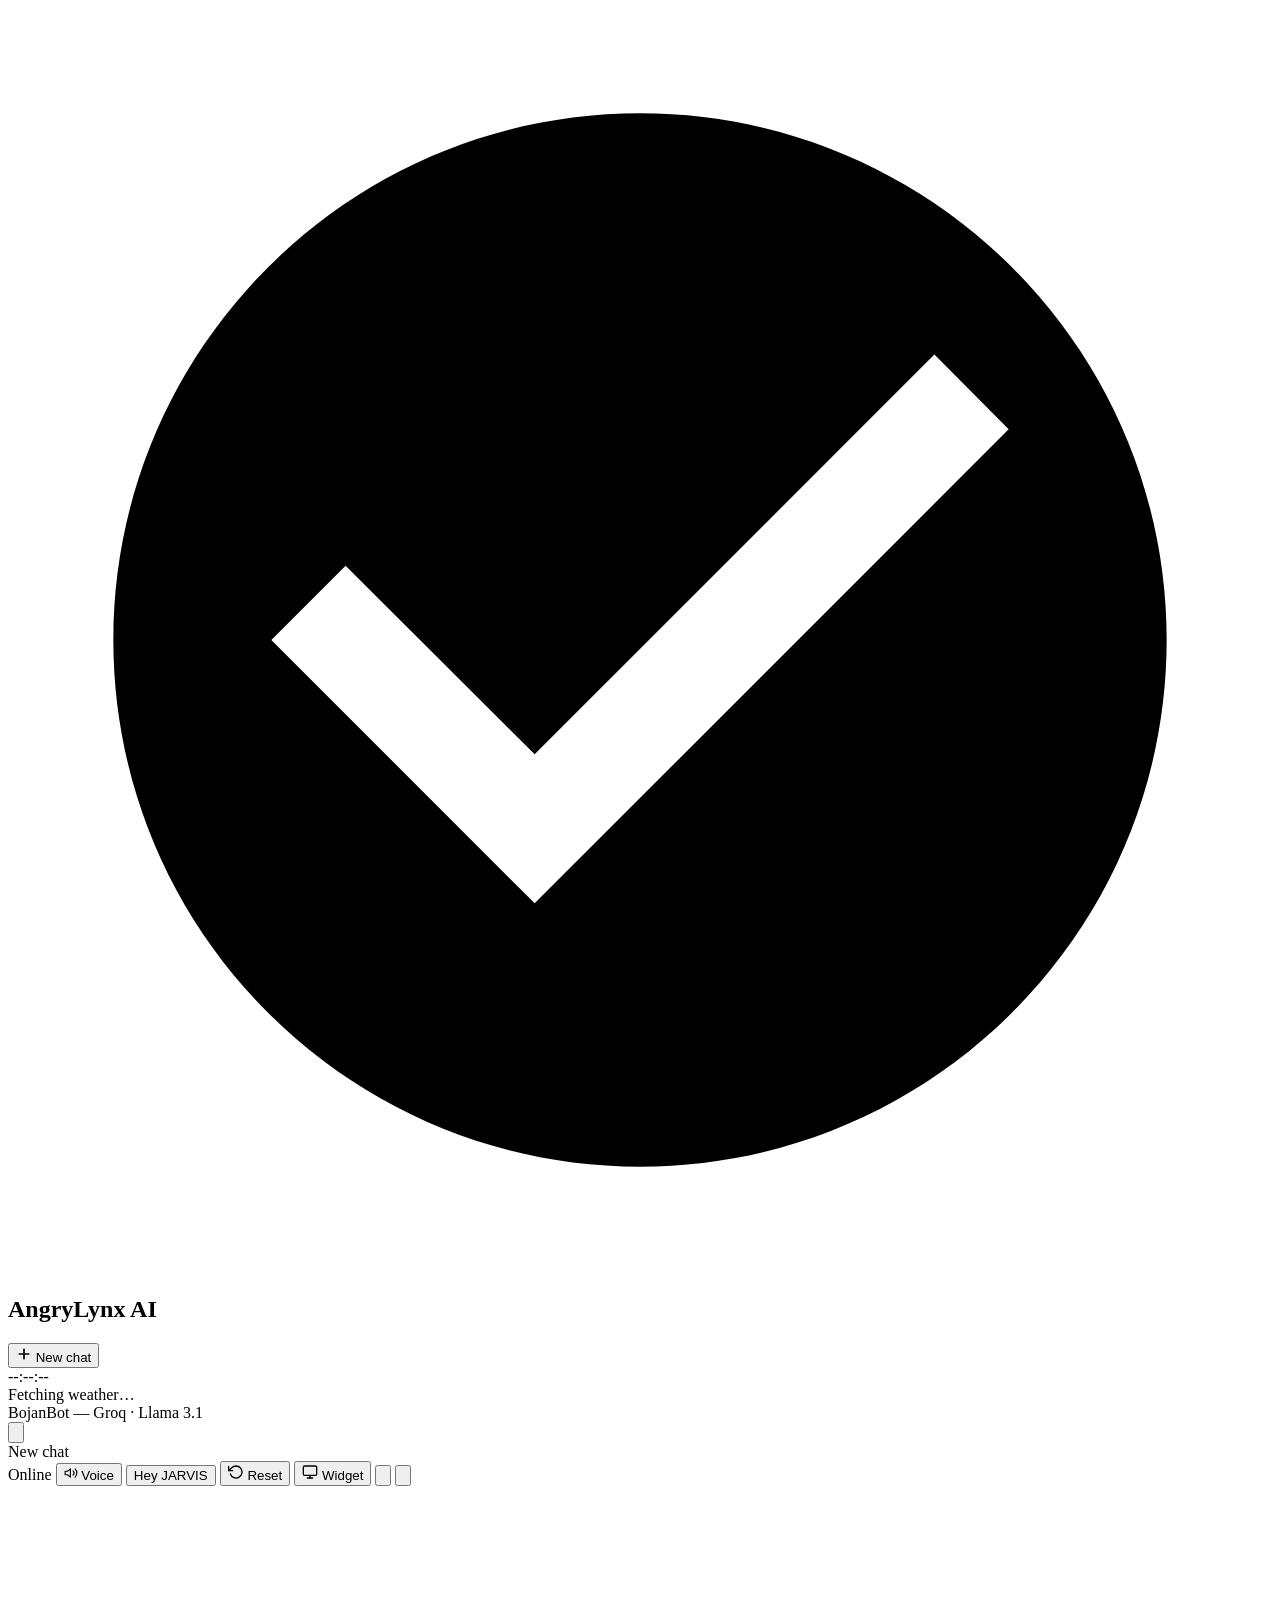
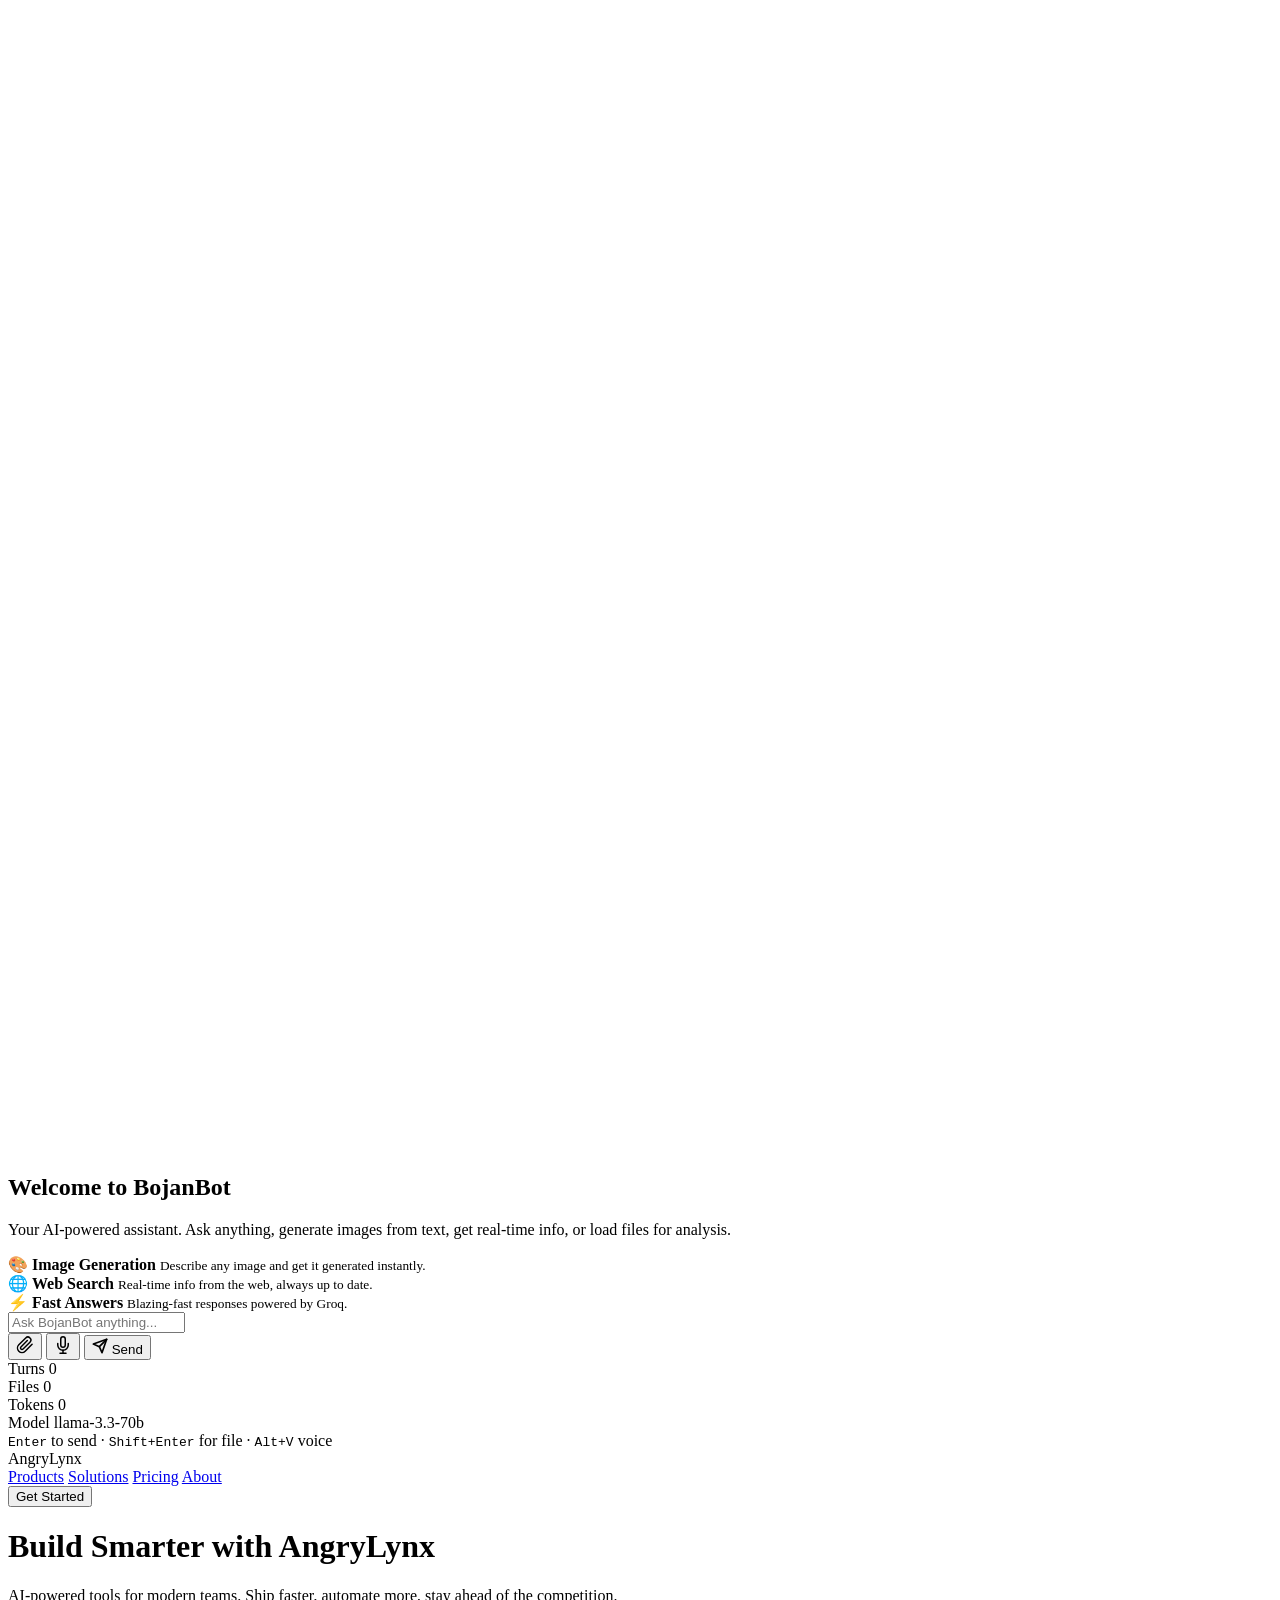
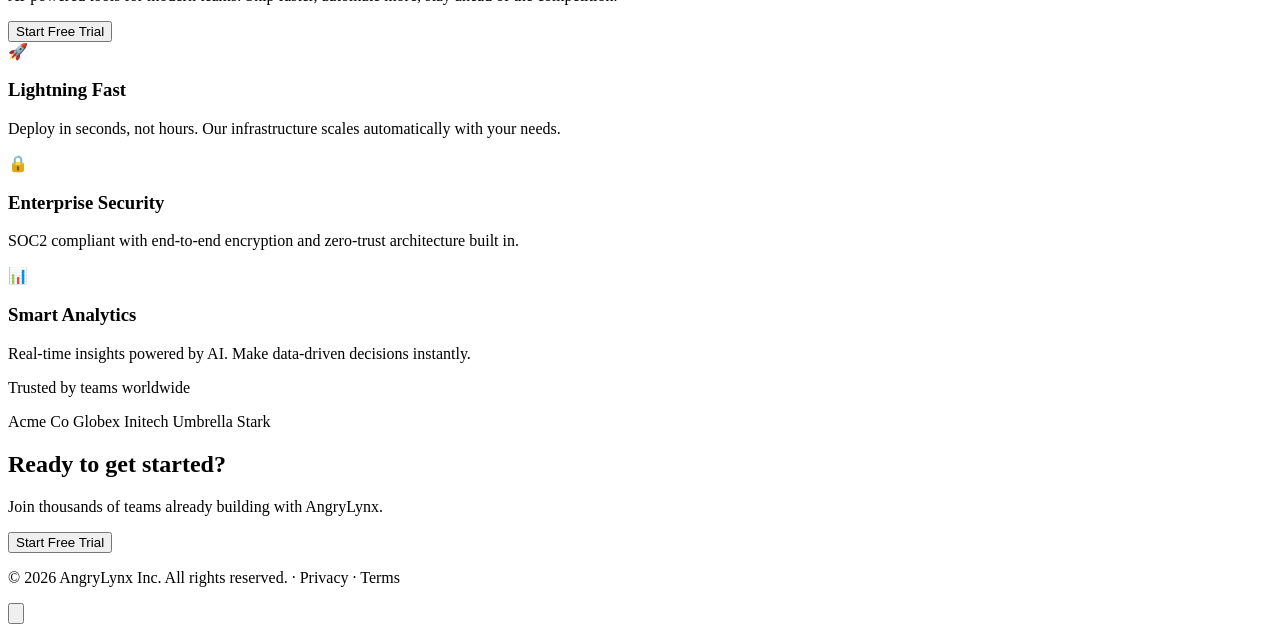
==== commit 72454207: "self learning and lyrics search" ====
--- a/static/index.html
+++ b/static/index.html
@@ -123,6 +123,9 @@
         <div class="input-wrap">
           <input id="message" type="text" placeholder="Ask BojanBot anything..." autocomplete="off" />
         </div>
+        <button class="btn-mic" id="loadBtn" title="Attach file by path">
+          <svg width="18" height="18" viewBox="0 0 24 24" fill="none" stroke="currentColor" stroke-width="2" stroke-linecap="round" stroke-linejoin="round"><path d="M21.44 11.05l-9.19 9.19a6 6 0 0 1-8.49-8.49l9.19-9.19a4 4 0 0 1 5.66 5.66l-9.2 9.19a2 2 0 0 1-2.83-2.83l8.49-8.48"/></svg>
+        </button>
         <button class="btn-mic" id="micBtn" title="Hold to record voice">
           <svg width="18" height="18" viewBox="0 0 24 24" fill="none" stroke="currentColor" stroke-width="2" stroke-linecap="round" stroke-linejoin="round"><path d="M12 1a3 3 0 0 0-3 3v8a3 3 0 0 0 6 0V4a3 3 0 0 0-3-3z"/><path d="M19 10v2a7 7 0 0 1-14 0v-2"/><line x1="12" y1="19" x2="12" y2="23"/><line x1="8" y1="23" x2="16" y2="23"/></svg>
         </button>
@@ -132,21 +135,12 @@
         </button>
       </div>
 
-      <div class="file-row">
-        <div class="input-wrap">
-          <input id="filePath" type="text" placeholder="Load file &#8594; /path/to/file.py" autocomplete="off" />
-        </div>
-        <button class="btn" id="loadBtn">
-          <svg width="14" height="14" viewBox="0 0 24 24" fill="none" stroke="currentColor" stroke-width="2" stroke-linecap="round" stroke-linejoin="round"><path d="M14 2H6a2 2 0 0 0-2 2v16a2 2 0 0 0 2 2h12a2 2 0 0 0 2-2V8z"/><polyline points="14 2 14 8 20 8"/></svg>
-          Load
-        </button>
-      </div>
-
-      <div class="stats-bar">
+<div class="stats-bar">
         <div class="stats-left">
           <div class="stat">Turns <span class="stat-val" id="turnStat">0</span></div>
           <div class="stat">Files <span class="stat-val" id="loadedStat">0</span></div>
-          <div class="stat">Model <span class="stat-val">llama-3.1-8b</span></div>
+          <div class="stat" title="Tokens used today — resets at 00:00 UTC">Tokens <span class="stat-val" id="tokenStat">0</span></div>
+          <div class="stat">Model <span class="stat-val" id="modelStat">llama-3.3-70b</span></div>
         </div>
         <div class="stats-right">
           <kbd>Enter</kbd> to send &middot; <kbd>Shift+Enter</kbd> for file &middot; <kbd>Alt+V</kbd> voice
@@ -218,6 +212,20 @@
 </div>
 
 <!-- ═══════════════════════════════════════════════════════════════
+     FILE PATH MODAL
+     ═══════════════════════════════════════════════════════════════ -->
+<div class="modal-overlay" id="fileModal" hidden>
+  <div class="modal-card">
+    <div class="modal-title">Attach file</div>
+    <input id="filePathModal" type="text" placeholder="/path/to/file.py" autocomplete="off" />
+    <div class="modal-actions">
+      <button class="btn" id="fileModalCancel">Cancel</button>
+      <button class="btn btn-accent" id="fileModalOk">Load</button>
+    </div>
+  </div>
+</div>
+
+<!-- ═══════════════════════════════════════════════════════════════
      CHAT BUBBLE — plutajuce dugme kad je widget minimizovan
      ═══════════════════════════════════════════════════════════════ -->
 <button class="chat-bubble" id="chatBubble" title="Open chat">
@@ -233,6 +241,7 @@
 <script src="/js/voice.js"></script>
 <script src="/js/weather.js"></script>
 <script src="/js/widget.js"></script>
+<script src="/js/site_control.js"></script>
 <script src="/js/app.js"></script>
 
 </body>
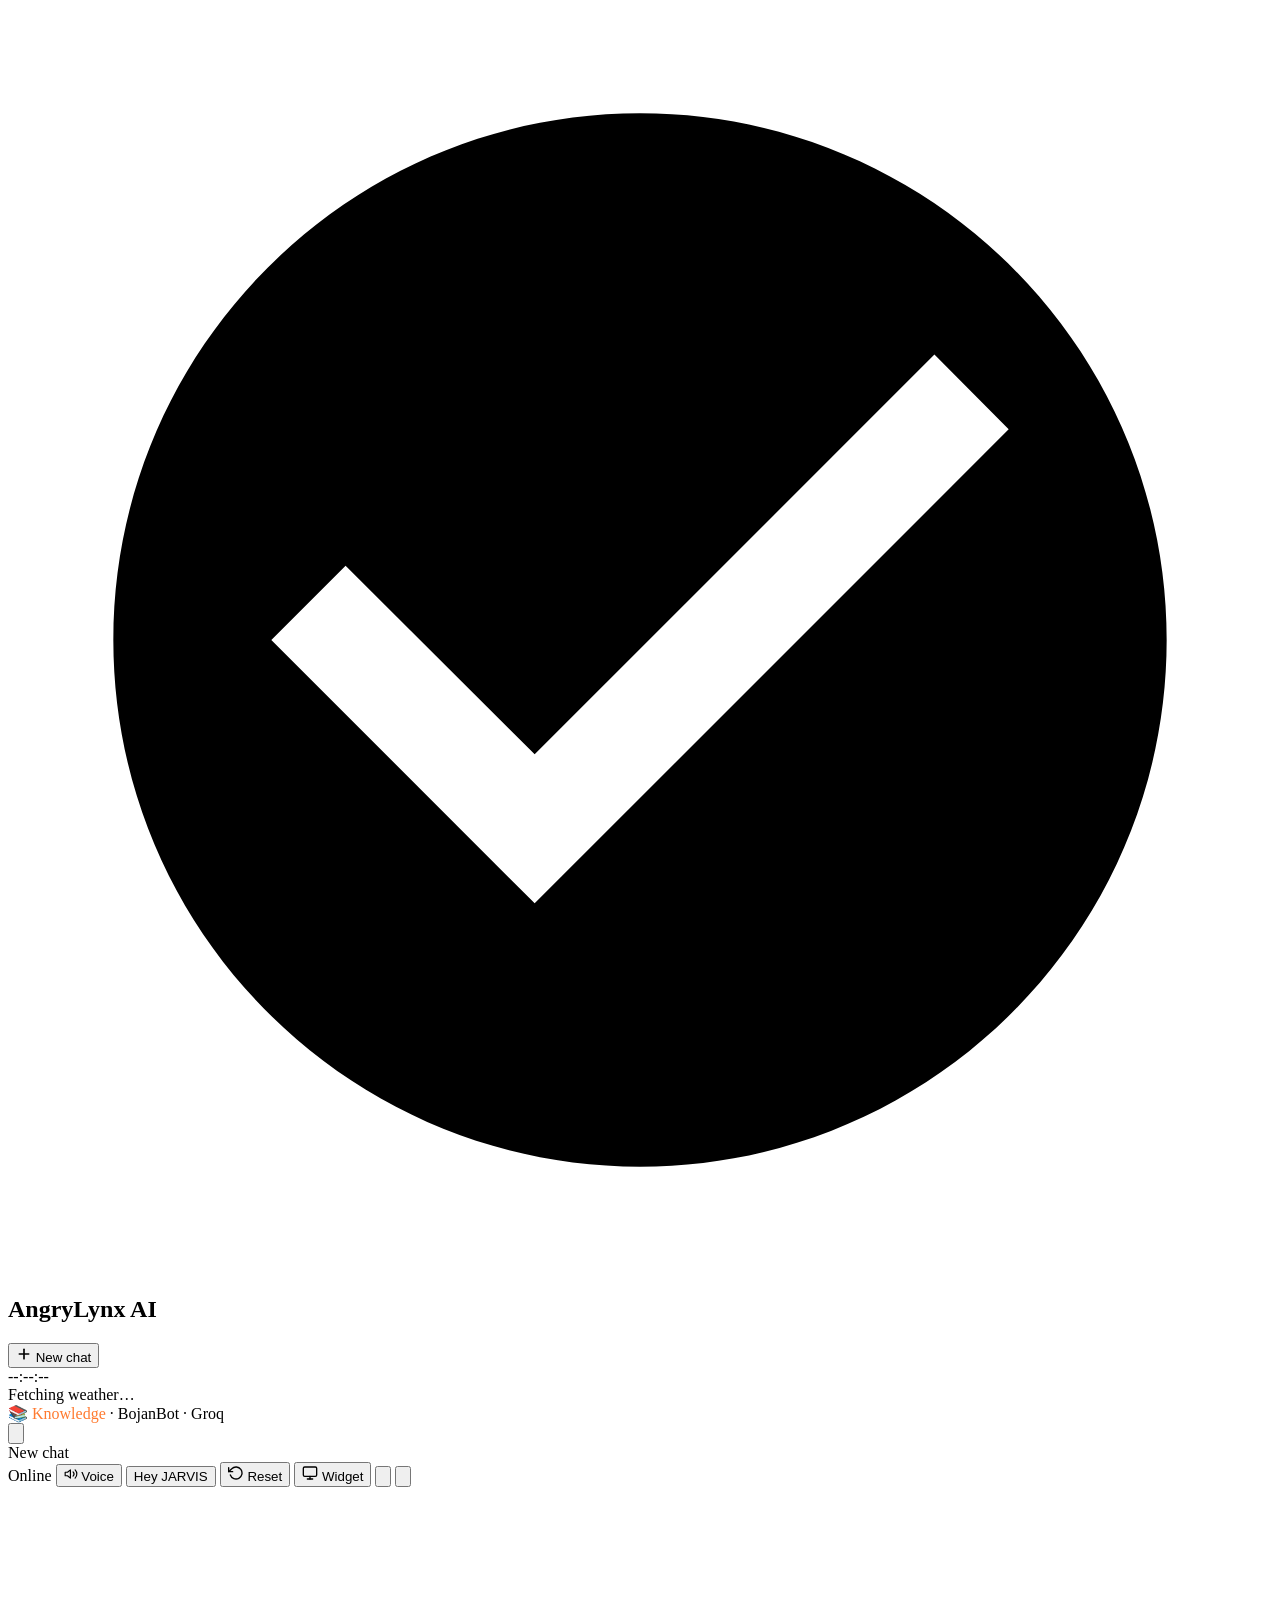
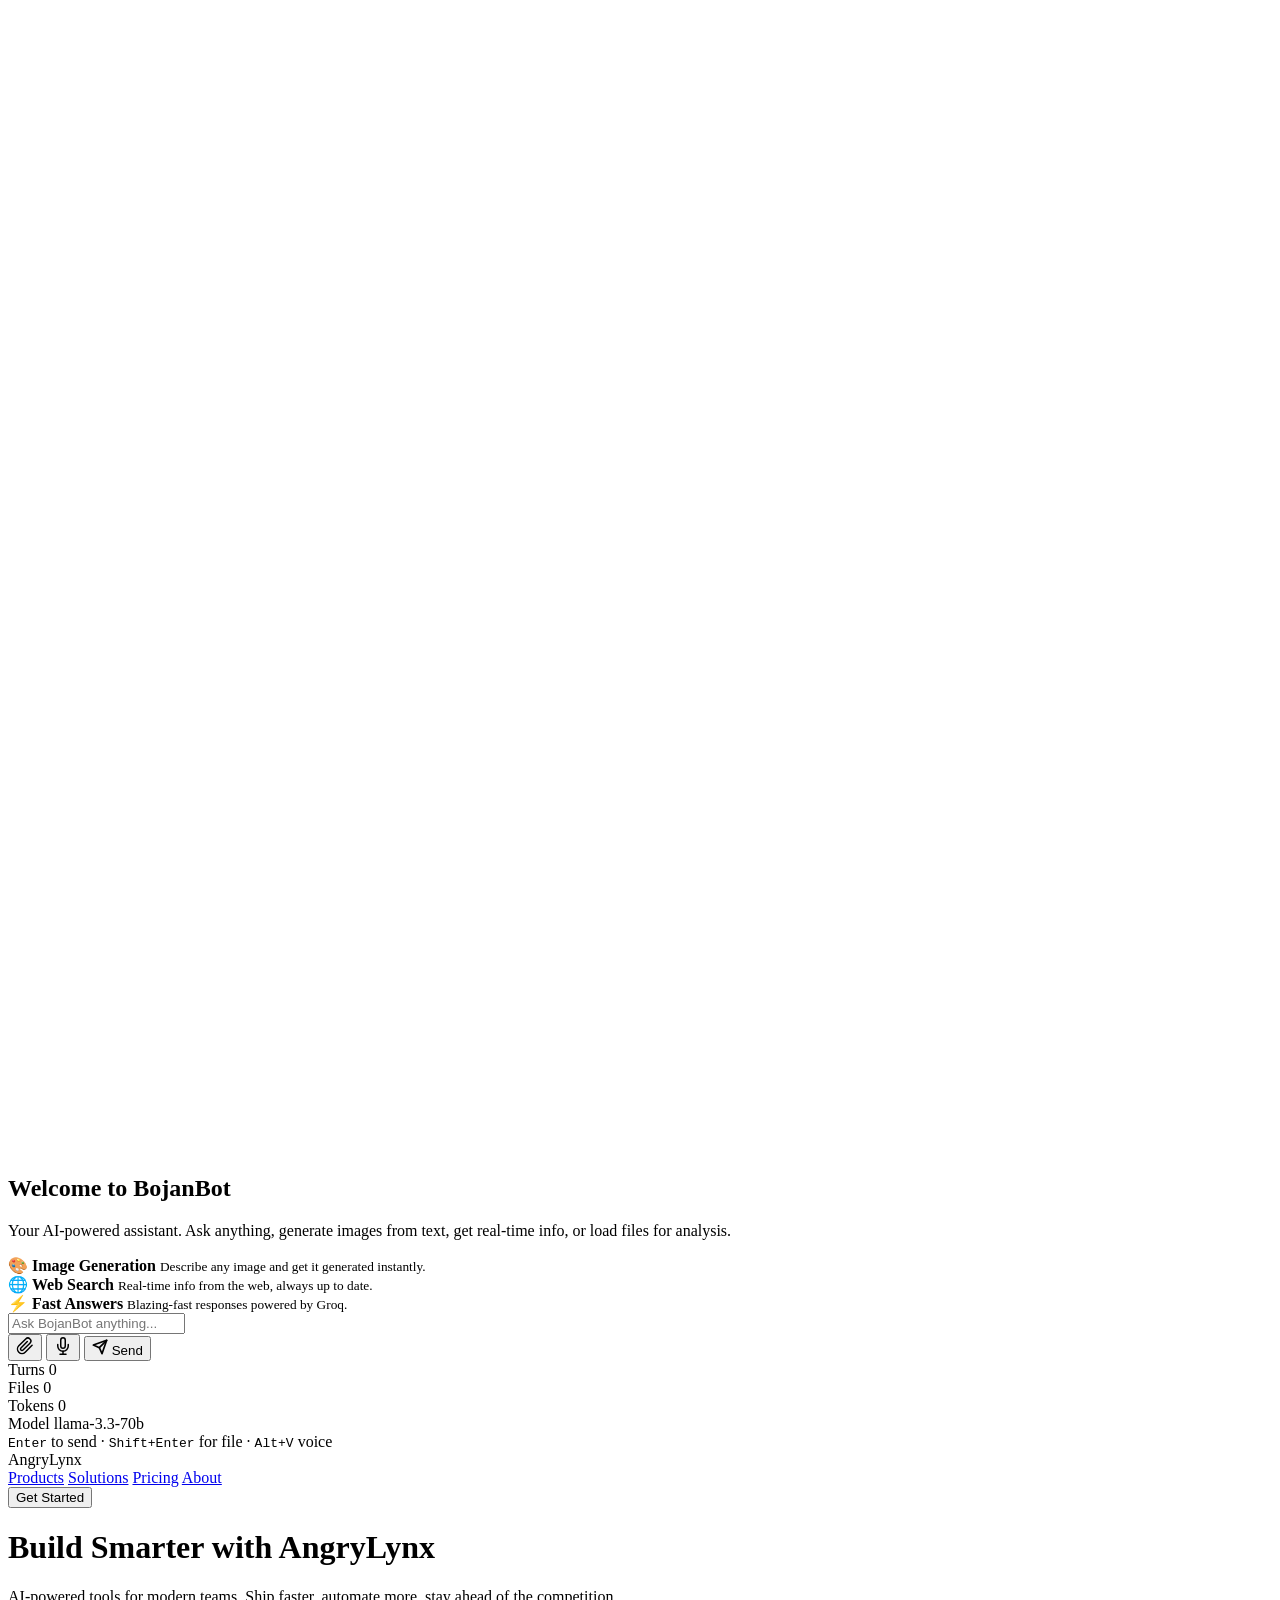
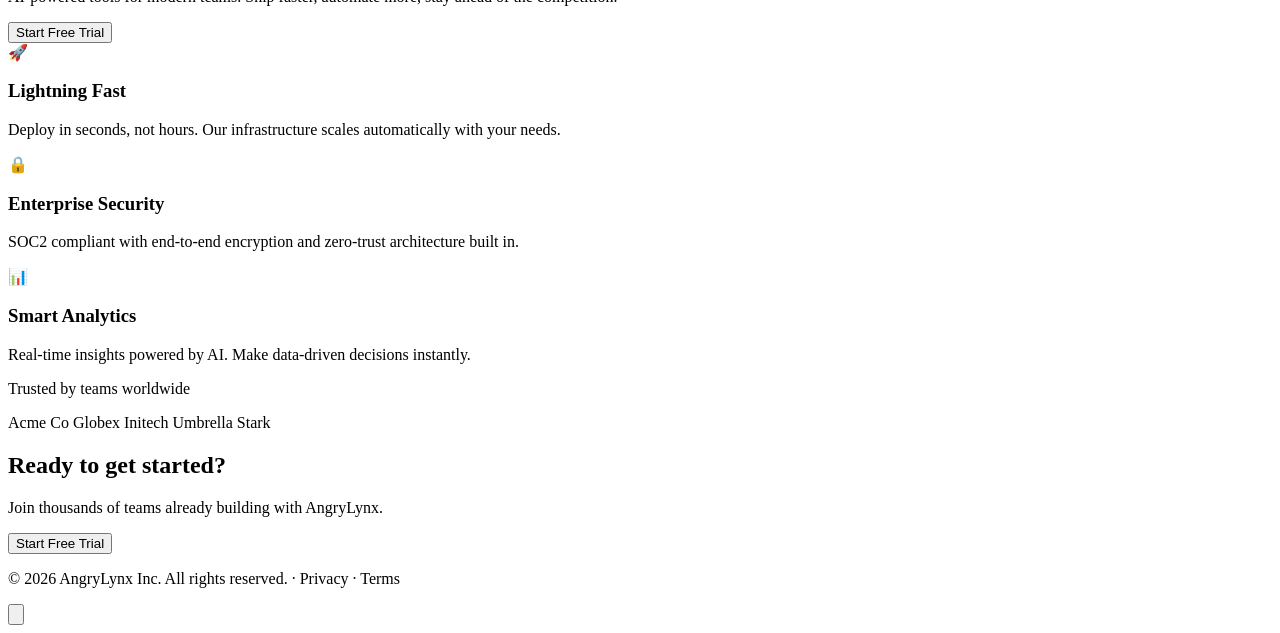
==== commit c1c926d8: "Streaming and Knowledge management UI" ====
--- a/static/index.html
+++ b/static/index.html
@@ -41,7 +41,10 @@
     <div class="sidebar-footer">
       <div id="clockEl" class="footer-clock">--:--:--</div>
       <div id="weatherEl" class="footer-weather">Fetching weather…</div>
-      <div class="footer-brand">BojanBot &mdash; Groq &middot; Llama 3.1</div>
+      <div class="footer-brand">
+        <a href="/knowledge" style="color:#ff7a2f;text-decoration:none;">📚 Knowledge</a>
+        &middot; BojanBot &middot; Groq
+      </div>
     </div>
   </aside>
 
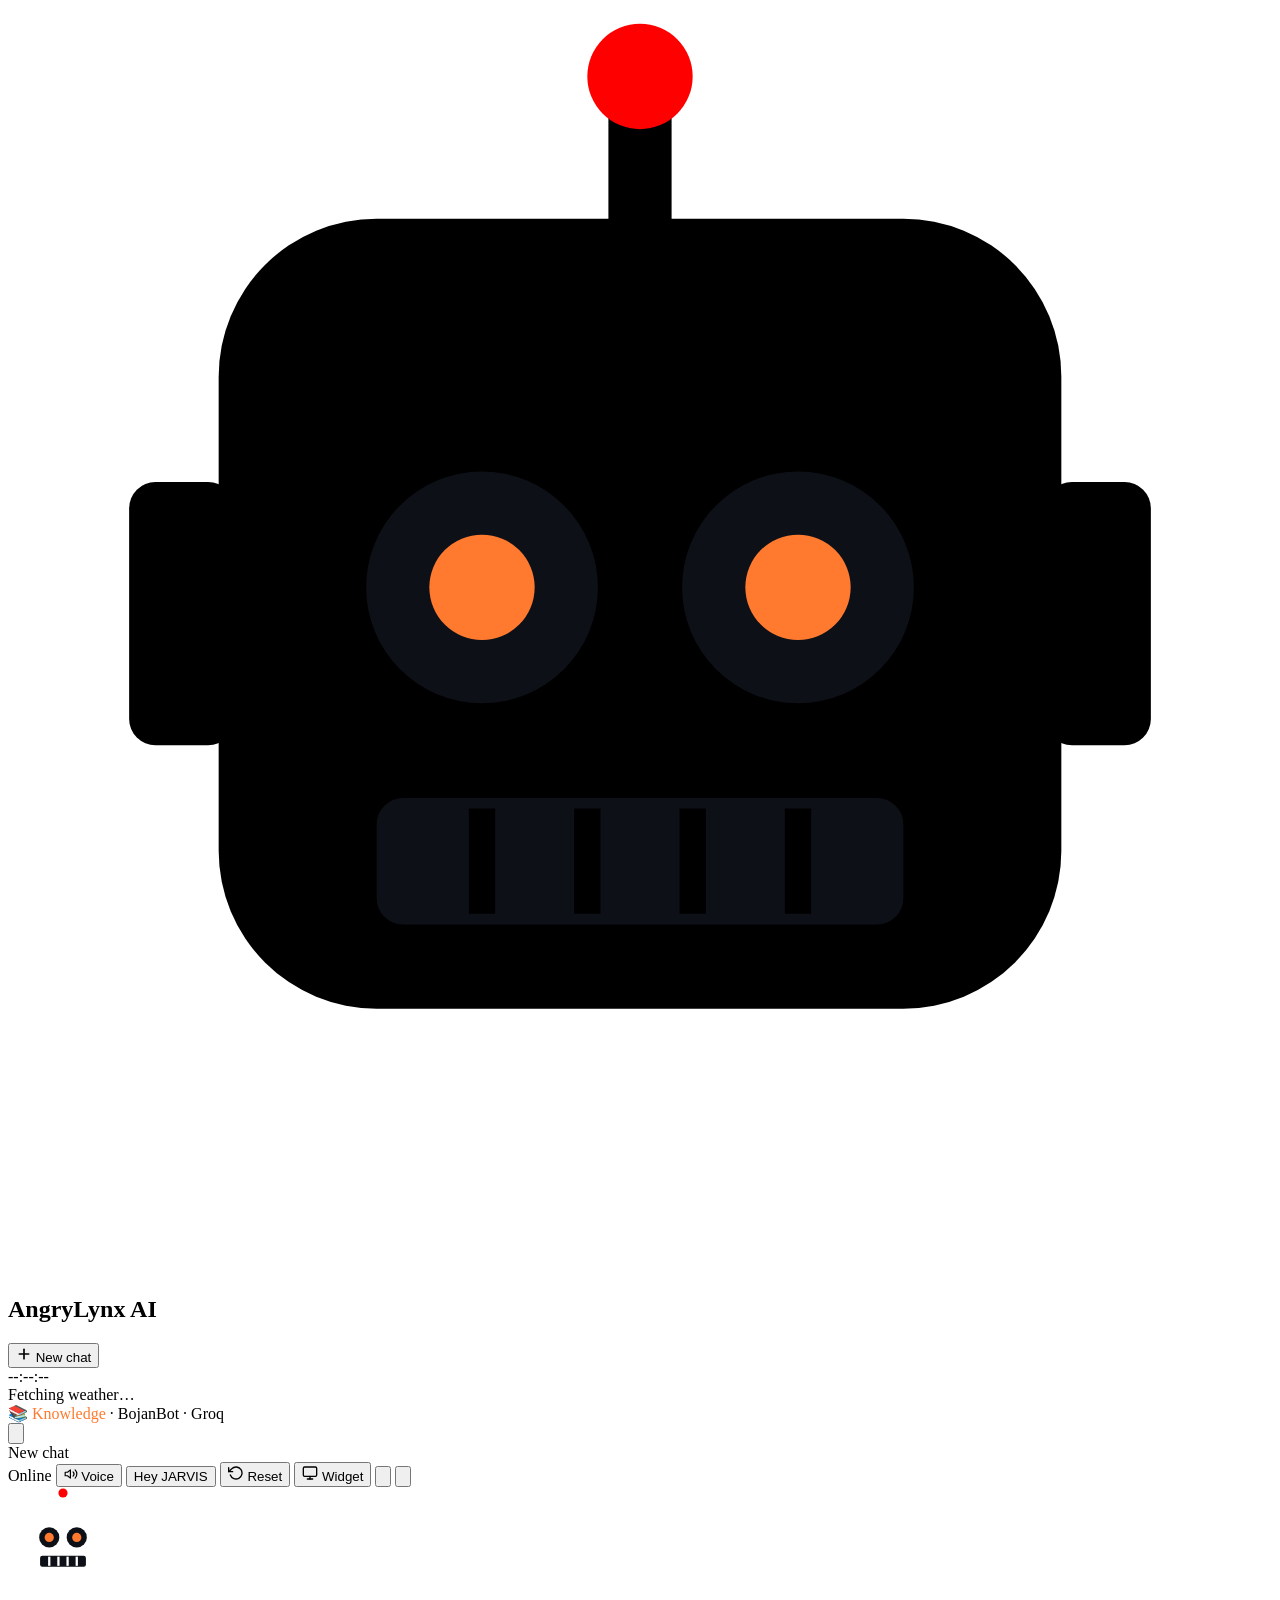
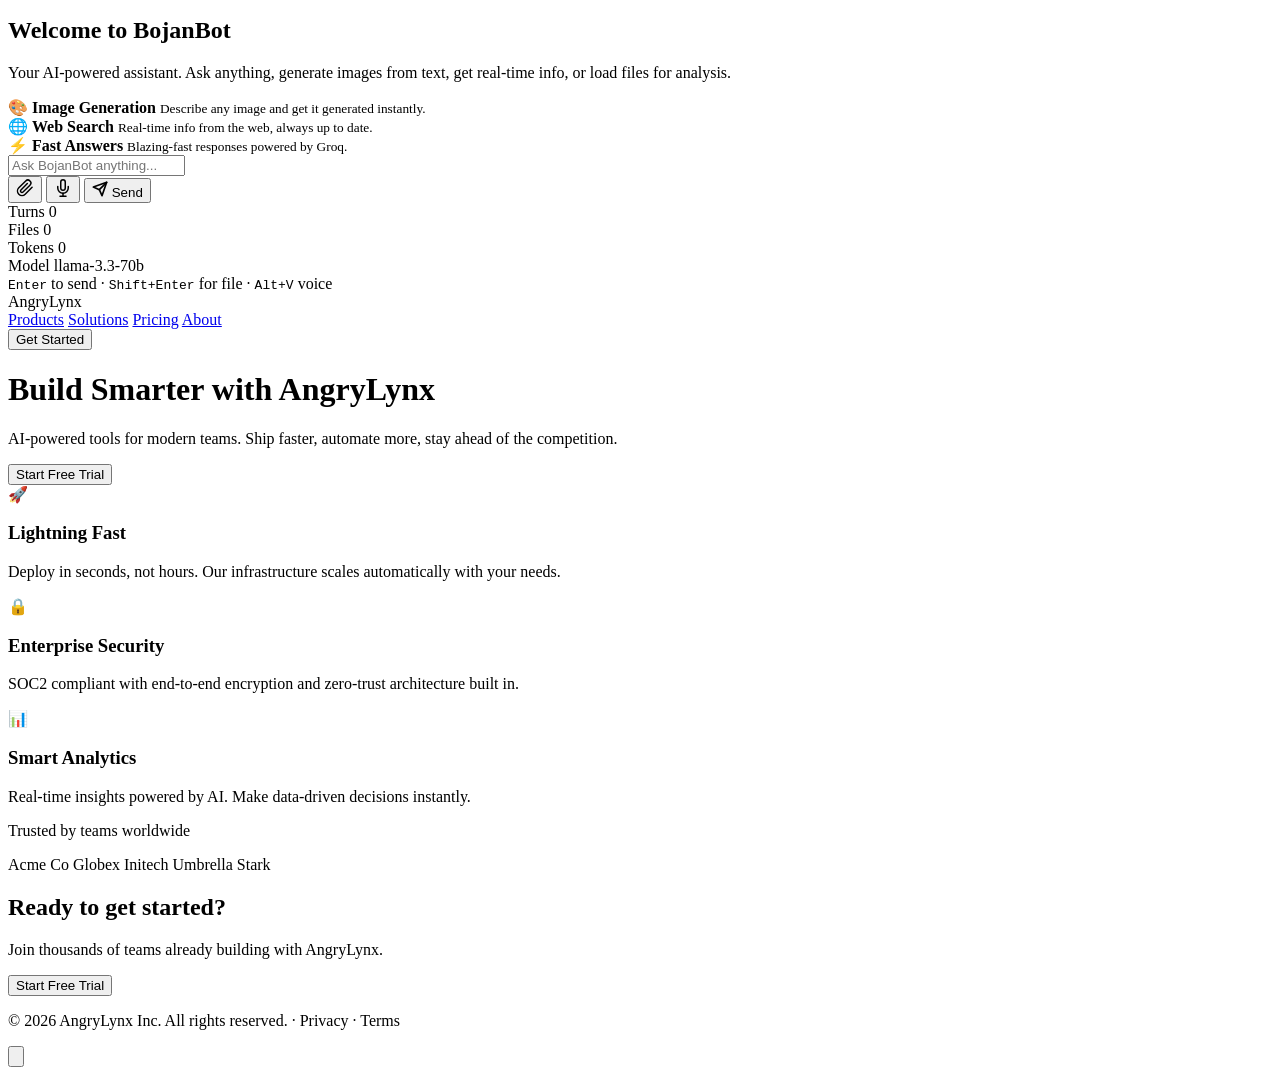
==== commit 2b14cb6f: "robot animation" ====
--- a/static/index.html
+++ b/static/index.html
@@ -26,7 +26,22 @@
     <div class="sidebar-header">
       <div class="sidebar-brand">
         <div class="lynx-icon">
-          <svg viewBox="0 0 24 24"><path d="M12 2C6.48 2 2 6.48 2 12s4.48 10 10 10 10-4.48 10-10S17.52 2 12 2zm-2 15l-5-5 1.41-1.41L10 14.17l7.59-7.59L19 8l-9 9z"/></svg>
+          <svg viewBox="0 0 24 24" class="robot-svg">
+            <line x1="12" y1="1" x2="12" y2="4" stroke="currentColor" stroke-width="1.2" stroke-linecap="round"/>
+            <circle cx="12" cy="1.3" r="1" fill="#ff0000"/>
+            <rect x="4" y="4" width="16" height="15" rx="3" fill="currentColor"/>
+            <rect x="2.3" y="9" width="2" height="5" rx="0.5" fill="currentColor"/>
+            <rect x="19.7" y="9" width="2" height="5" rx="0.5" fill="currentColor"/>
+            <circle cx="9" cy="11" r="2.2" fill="#0d1017"/>
+            <circle cx="15" cy="11" r="2.2" fill="#0d1017"/>
+            <circle class="eye" data-cx="9" data-cy="11" cx="9" cy="11" r="1" fill="#ff7a2f"/>
+            <circle class="eye" data-cx="15" data-cy="11" cx="15" cy="11" r="1" fill="#ff7a2f"/>
+            <rect x="7" y="15" width="10" height="2.4" rx="0.5" fill="#0d1017"/>
+            <line x1="9" y1="15.2" x2="9" y2="17.2" stroke="currentColor" stroke-width="0.5"/>
+            <line x1="11" y1="15.2" x2="11" y2="17.2" stroke="currentColor" stroke-width="0.5"/>
+            <line x1="13" y1="15.2" x2="13" y2="17.2" stroke="currentColor" stroke-width="0.5"/>
+            <line x1="15" y1="15.2" x2="15" y2="17.2" stroke="currentColor" stroke-width="0.5"/>
+          </svg>
         </div>
         <h1>Angry<span>Lynx</span> AI</h1>
       </div>
@@ -95,8 +110,23 @@
     <!-- chat oblast sa welcome karticom -->
     <div id="chat">
       <div class="welcome" id="welcomeCard">
-        <div class="welcome-icon">
-          <svg viewBox="0 0 24 24"><path d="M12 2C6.48 2 2 6.48 2 12s4.48 10 10 10 10-4.48 10-10S17.52 2 12 2zm-2 15l-5-5 1.41-1.41L10 14.17l7.59-7.59L19 8l-9 9z" fill="#fff"/></svg>
+        <div class="welcome-icon" style="width:110px;height:110px;">
+          <svg viewBox="0 0 24 24" class="robot-svg" style="width:100%;height:100%;">
+            <line x1="12" y1="1" x2="12" y2="4" stroke="#fff" stroke-width="1.2" stroke-linecap="round"/>
+            <circle cx="12" cy="1.3" r="1" fill="#ff0000"/>
+            <rect x="4" y="4" width="16" height="15" rx="3" fill="#fff"/>
+            <rect x="2.3" y="9" width="2" height="5" rx="0.5" fill="#fff"/>
+            <rect x="19.7" y="9" width="2" height="5" rx="0.5" fill="#fff"/>
+            <circle cx="9" cy="11" r="2.2" fill="#0d1017"/>
+            <circle cx="15" cy="11" r="2.2" fill="#0d1017"/>
+            <circle class="eye" data-cx="9" data-cy="11" cx="9" cy="11" r="1" fill="#ff7a2f"/>
+            <circle class="eye" data-cx="15" data-cy="11" cx="15" cy="11" r="1" fill="#ff7a2f"/>
+            <rect x="7" y="15" width="10" height="2.4" rx="0.5" fill="#0d1017"/>
+            <line x1="9" y1="15.2" x2="9" y2="17.2" stroke="#fff" stroke-width="0.5"/>
+            <line x1="11" y1="15.2" x2="11" y2="17.2" stroke="#fff" stroke-width="0.5"/>
+            <line x1="13" y1="15.2" x2="13" y2="17.2" stroke="#fff" stroke-width="0.5"/>
+            <line x1="15" y1="15.2" x2="15" y2="17.2" stroke="#fff" stroke-width="0.5"/>
+          </svg>
         </div>
         <h2>Welcome to <span>BojanBot</span></h2>
         <p>Your AI-powered assistant. Ask anything, generate images from text, get real-time info, or load files for analysis.</p>
@@ -239,6 +269,7 @@
      JAVASCRIPT — modularni fajlovi (redosled je bitan)
      ═══════════════════════════════════════════════════════════════ -->
 <script src="/js/helpers.js"></script>
+<script src="/js/robot.js"></script>
 <script src="/js/chat.js"></script>
 <script src="/js/sidebar.js"></script>
 <script src="/js/voice.js"></script>
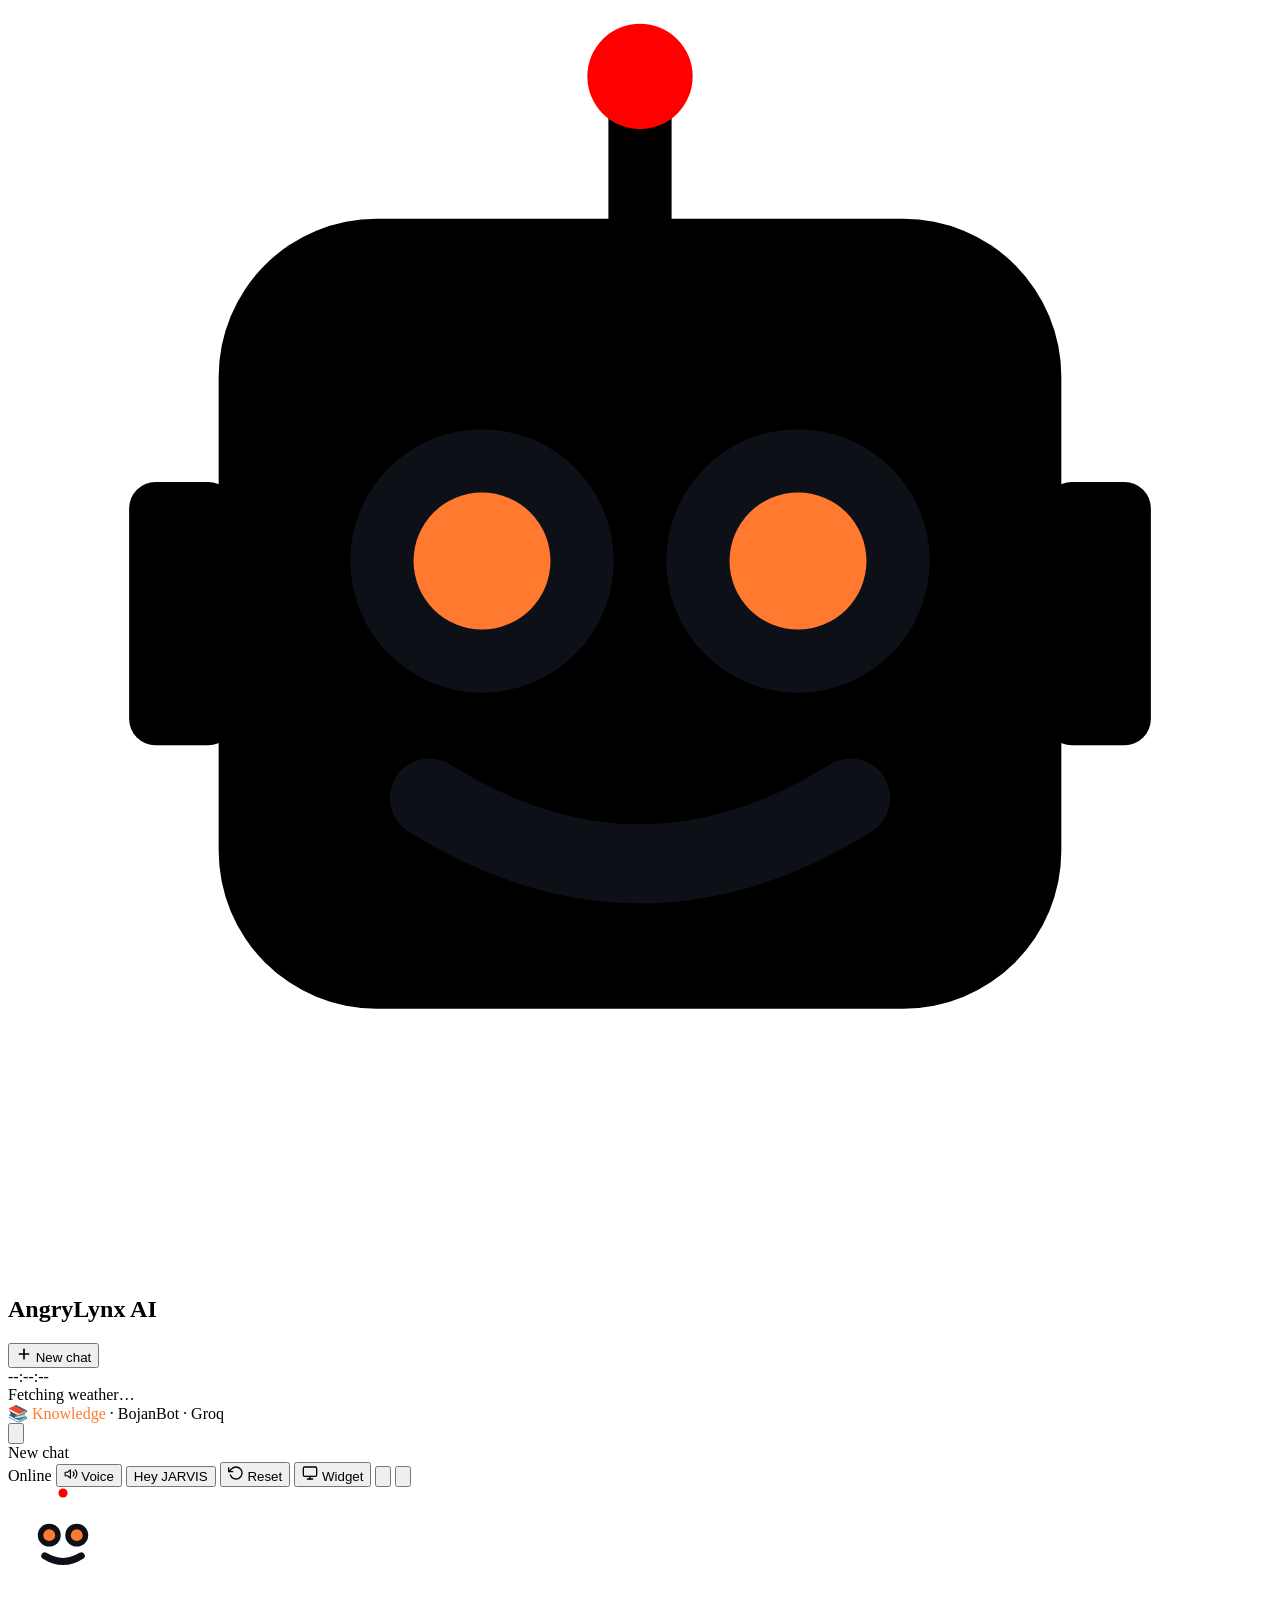
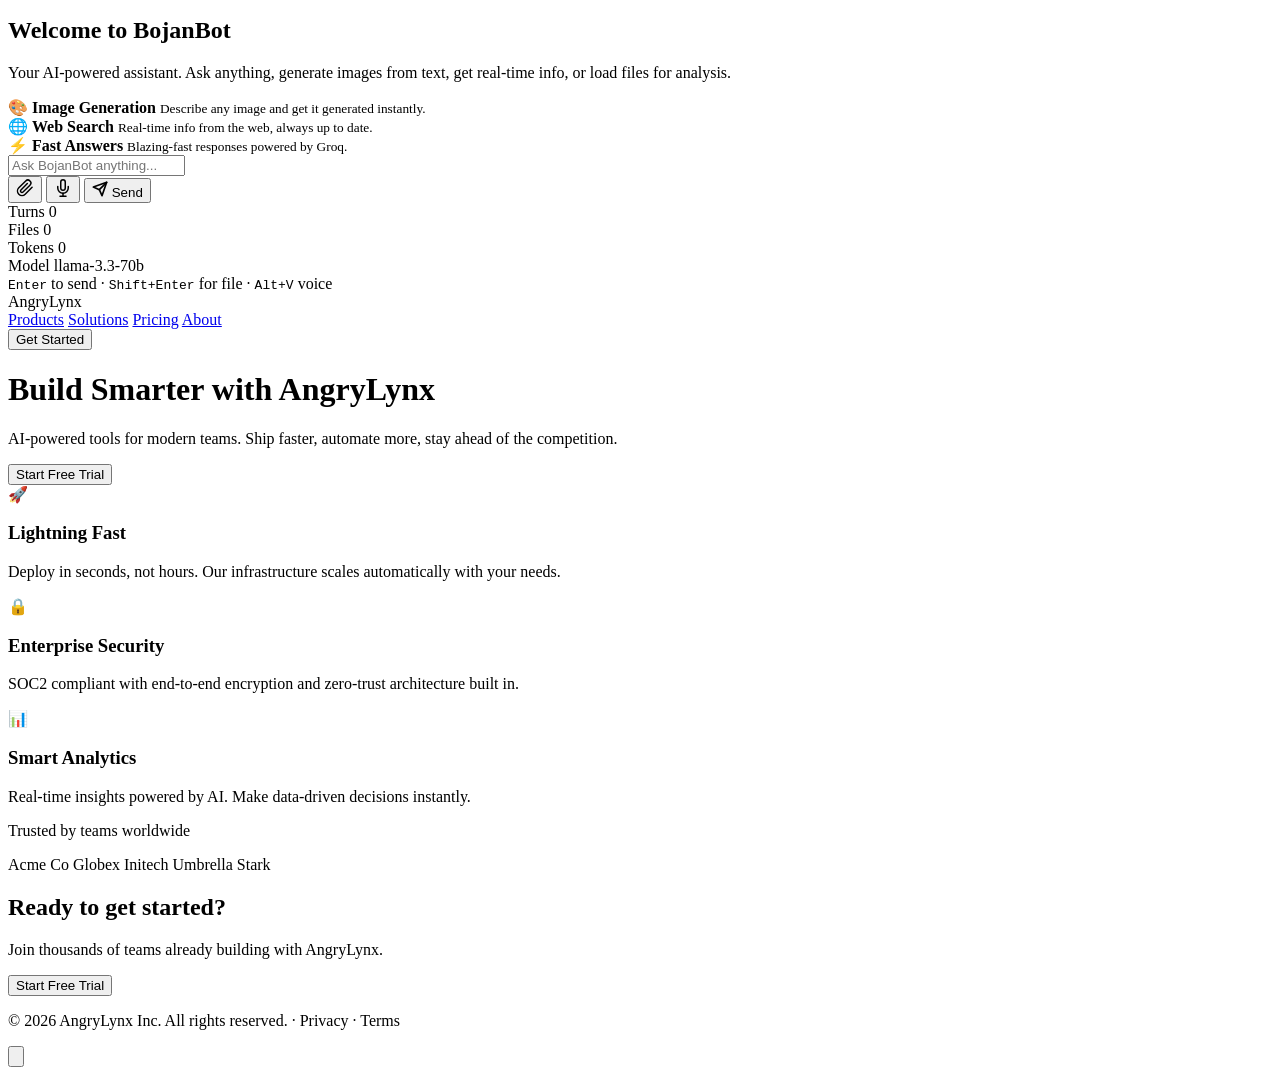
==== commit 1dc6dca2: "Friendly Bot" ====
--- a/static/index.html
+++ b/static/index.html
@@ -32,15 +32,11 @@
             <rect x="4" y="4" width="16" height="15" rx="3" fill="currentColor"/>
             <rect x="2.3" y="9" width="2" height="5" rx="0.5" fill="currentColor"/>
             <rect x="19.7" y="9" width="2" height="5" rx="0.5" fill="currentColor"/>
-            <circle cx="9" cy="11" r="2.2" fill="#0d1017"/>
-            <circle cx="15" cy="11" r="2.2" fill="#0d1017"/>
-            <circle class="eye" data-cx="9" data-cy="11" cx="9" cy="11" r="1" fill="#ff7a2f"/>
-            <circle class="eye" data-cx="15" data-cy="11" cx="15" cy="11" r="1" fill="#ff7a2f"/>
-            <rect x="7" y="15" width="10" height="2.4" rx="0.5" fill="#0d1017"/>
-            <line x1="9" y1="15.2" x2="9" y2="17.2" stroke="currentColor" stroke-width="0.5"/>
-            <line x1="11" y1="15.2" x2="11" y2="17.2" stroke="currentColor" stroke-width="0.5"/>
-            <line x1="13" y1="15.2" x2="13" y2="17.2" stroke="currentColor" stroke-width="0.5"/>
-            <line x1="15" y1="15.2" x2="15" y2="17.2" stroke="currentColor" stroke-width="0.5"/>
+            <circle cx="9" cy="10.5" r="2.5" fill="#0d1017"/>
+            <circle cx="15" cy="10.5" r="2.5" fill="#0d1017"/>
+            <circle class="eye" data-cx="9" data-cy="10.5" cx="9" cy="10.5" r="1.3" fill="#ff7a2f"/>
+            <circle class="eye" data-cx="15" data-cy="10.5" cx="15" cy="10.5" r="1.3" fill="#ff7a2f"/>
+            <path d="M 8 15 Q 12 17.5 16 15" stroke="#0d1017" stroke-width="1.5" fill="none" stroke-linecap="round"/>
           </svg>
         </div>
         <h1>Angry<span>Lynx</span> AI</h1>
@@ -117,15 +113,11 @@
             <rect x="4" y="4" width="16" height="15" rx="3" fill="#fff"/>
             <rect x="2.3" y="9" width="2" height="5" rx="0.5" fill="#fff"/>
             <rect x="19.7" y="9" width="2" height="5" rx="0.5" fill="#fff"/>
-            <circle cx="9" cy="11" r="2.2" fill="#0d1017"/>
-            <circle cx="15" cy="11" r="2.2" fill="#0d1017"/>
-            <circle class="eye" data-cx="9" data-cy="11" cx="9" cy="11" r="1" fill="#ff7a2f"/>
-            <circle class="eye" data-cx="15" data-cy="11" cx="15" cy="11" r="1" fill="#ff7a2f"/>
-            <rect x="7" y="15" width="10" height="2.4" rx="0.5" fill="#0d1017"/>
-            <line x1="9" y1="15.2" x2="9" y2="17.2" stroke="#fff" stroke-width="0.5"/>
-            <line x1="11" y1="15.2" x2="11" y2="17.2" stroke="#fff" stroke-width="0.5"/>
-            <line x1="13" y1="15.2" x2="13" y2="17.2" stroke="#fff" stroke-width="0.5"/>
-            <line x1="15" y1="15.2" x2="15" y2="17.2" stroke="#fff" stroke-width="0.5"/>
+            <circle cx="9" cy="10.5" r="2.5" fill="#0d1017"/>
+            <circle cx="15" cy="10.5" r="2.5" fill="#0d1017"/>
+            <circle class="eye" data-cx="9" data-cy="10.5" cx="9" cy="10.5" r="1.3" fill="#ff7a2f"/>
+            <circle class="eye" data-cx="15" data-cy="10.5" cx="15" cy="10.5" r="1.3" fill="#ff7a2f"/>
+            <path d="M 8 15 Q 12 17.5 16 15" stroke="#0d1017" stroke-width="1.5" fill="none" stroke-linecap="round"/>
           </svg>
         </div>
         <h2>Welcome to <span>BojanBot</span></h2>
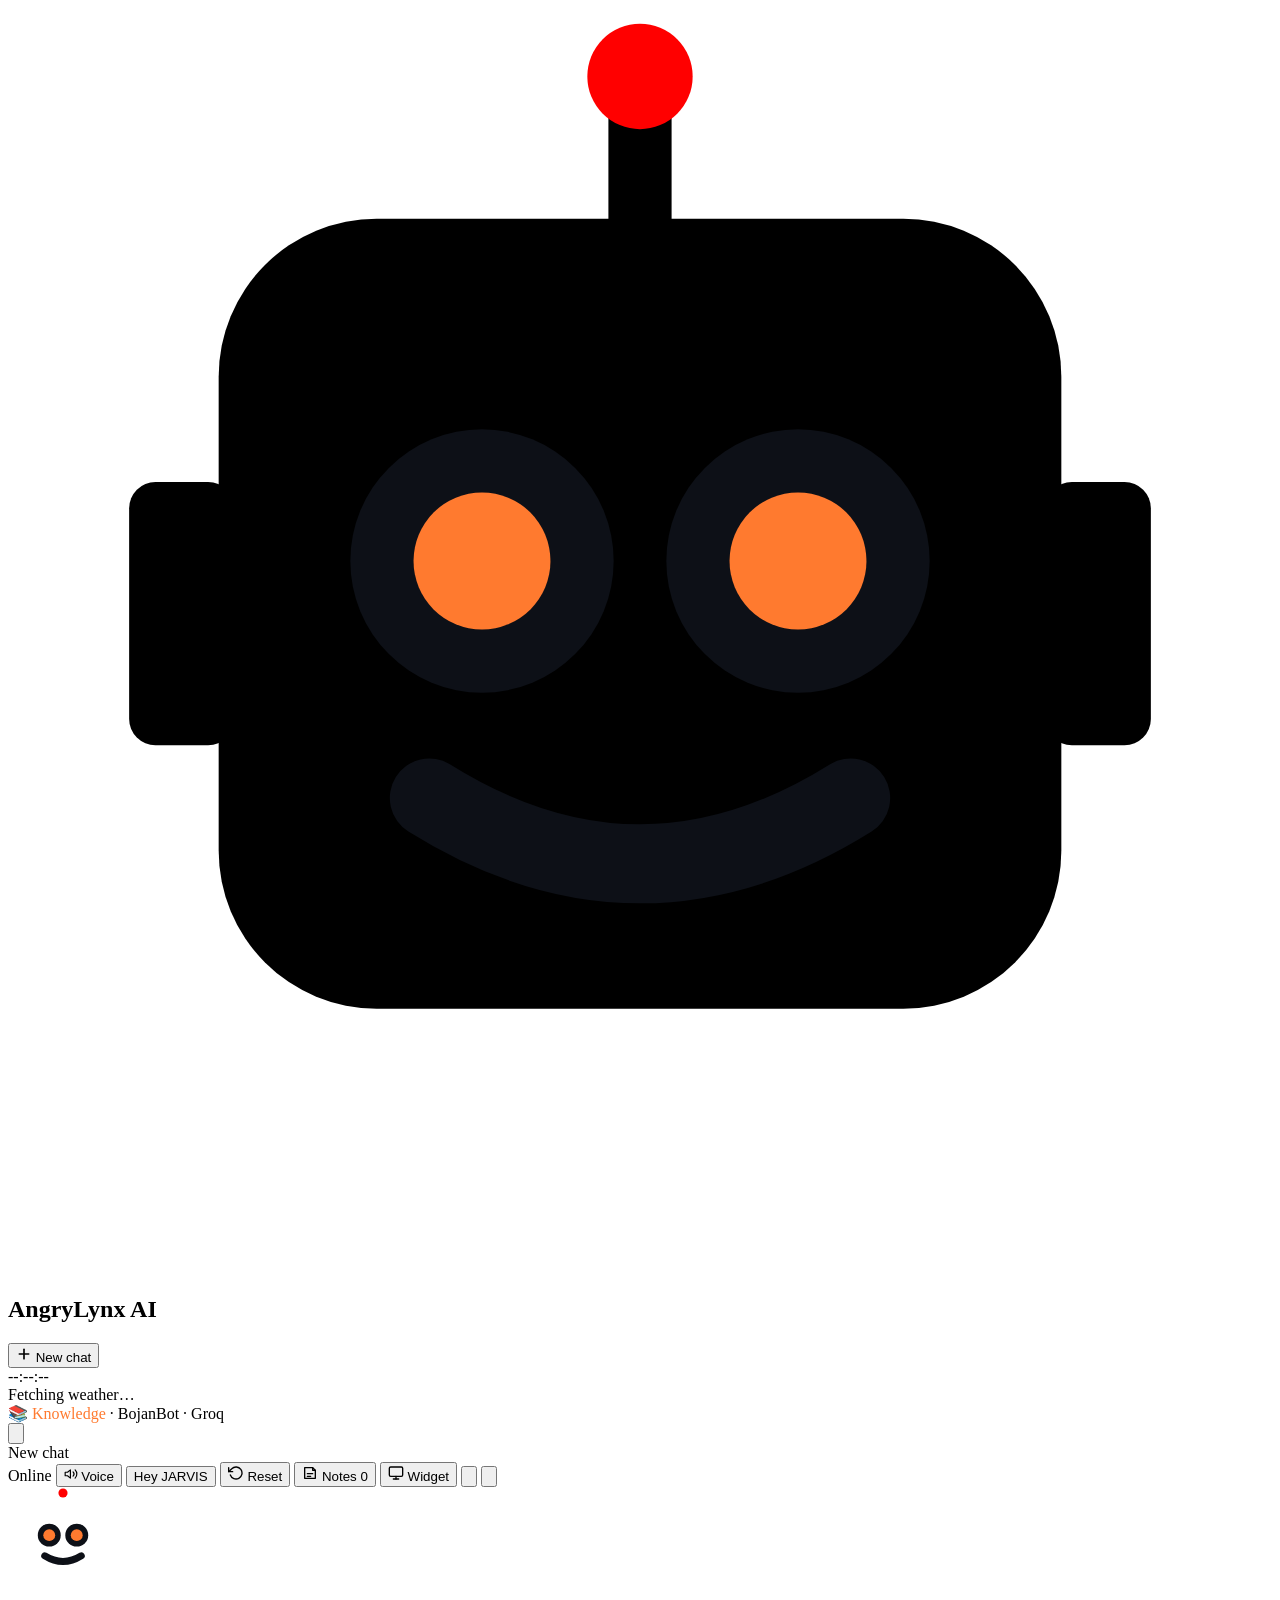
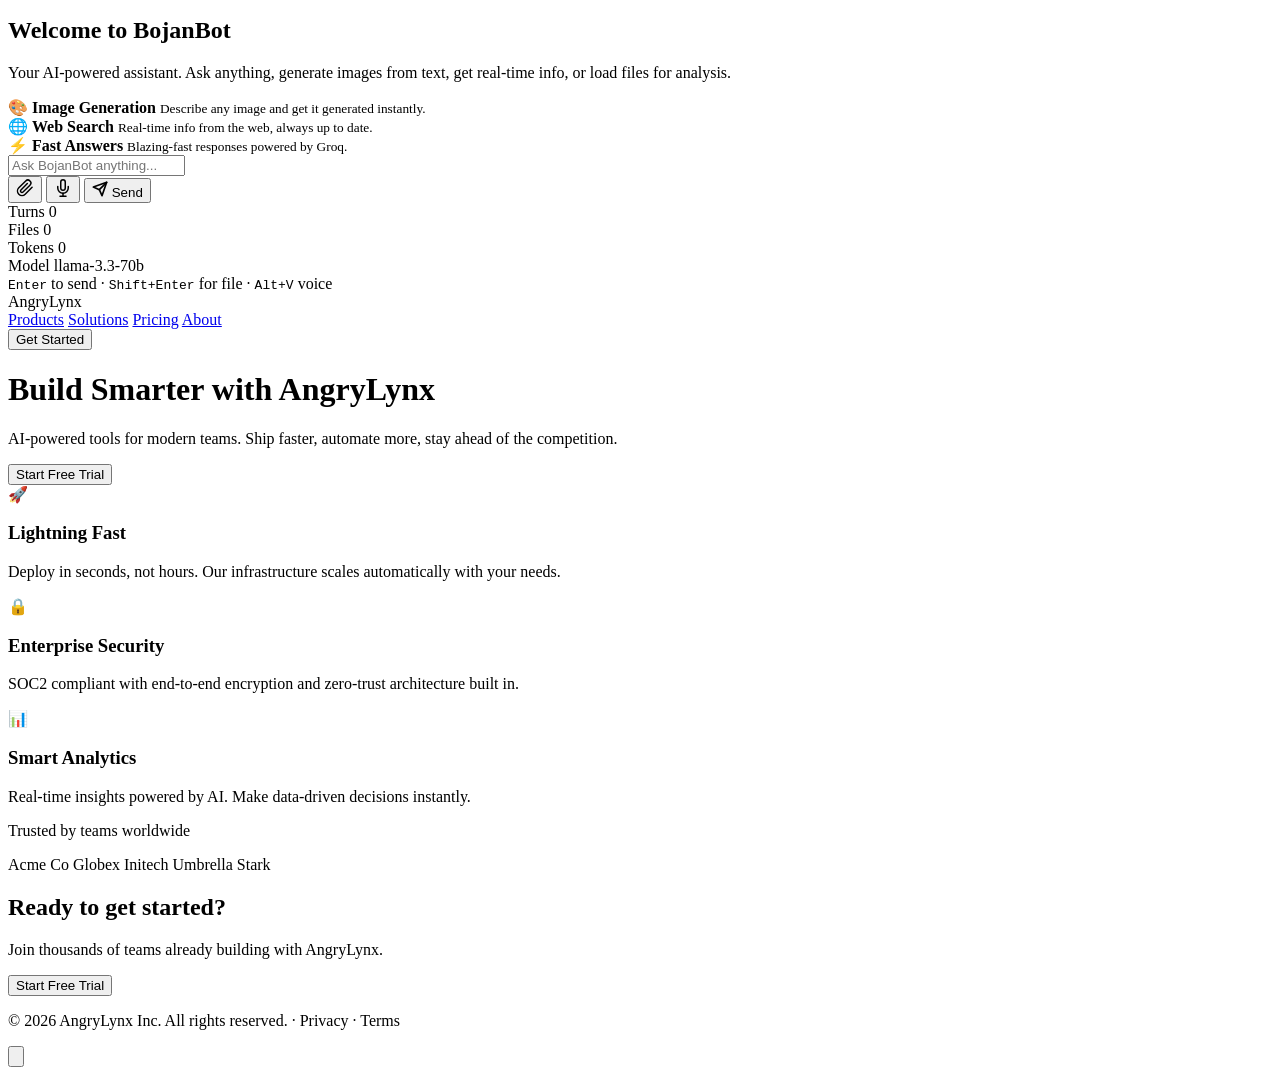
==== commit 13bfaca5: "sticky notes" ====
--- a/static/index.html
+++ b/static/index.html
@@ -12,6 +12,7 @@
   <link rel="stylesheet" href="/css/chat.css" />
   <link rel="stylesheet" href="/css/voice.css" />
   <link rel="stylesheet" href="/css/widget.css" />
+  <link rel="stylesheet" href="/css/sticky.css" />
 </head>
 <body>
 
@@ -87,6 +88,11 @@
           <svg width="16" height="16" viewBox="0 0 24 24" fill="none" stroke="currentColor" stroke-width="2" stroke-linecap="round" stroke-linejoin="round"><polyline points="1 4 1 10 7 10"/><path d="M3.51 15a9 9 0 1 0 2.13-9.36L1 10"/></svg>
           Reset
         </button>
+        <!-- notes board toggle -->
+        <button class="btn btn-ghost" id="notesToggle" title="Notes board">
+          <svg width="16" height="16" viewBox="0 0 24 24" fill="none" stroke="currentColor" stroke-width="2" stroke-linecap="round" stroke-linejoin="round"><path d="M4 4h12l4 4v12a0 0 0 0 1 0 0H4z"/><polyline points="16 4 16 8 20 8"/><line x1="8" y1="13" x2="16" y2="13"/><line x1="8" y1="17" x2="13" y2="17"/></svg>
+          Notes <span class="notes-count" id="notesCount">0</span>
+        </button>
         <!-- widget toggle -->
         <button class="btn btn-ghost" id="widgetToggle" title="Widget mode">
           <svg width="16" height="16" viewBox="0 0 24 24" fill="none" stroke="currentColor" stroke-width="2" stroke-linecap="round" stroke-linejoin="round"><rect x="2" y="3" width="20" height="14" rx="2"/><path d="M8 21h8"/><path d="M12 17v4"/></svg>
@@ -268,6 +274,7 @@
 <script src="/js/weather.js"></script>
 <script src="/js/widget.js"></script>
 <script src="/js/site_control.js"></script>
+<script src="/js/sticky.js"></script>
 <script src="/js/app.js"></script>
 
 </body>
